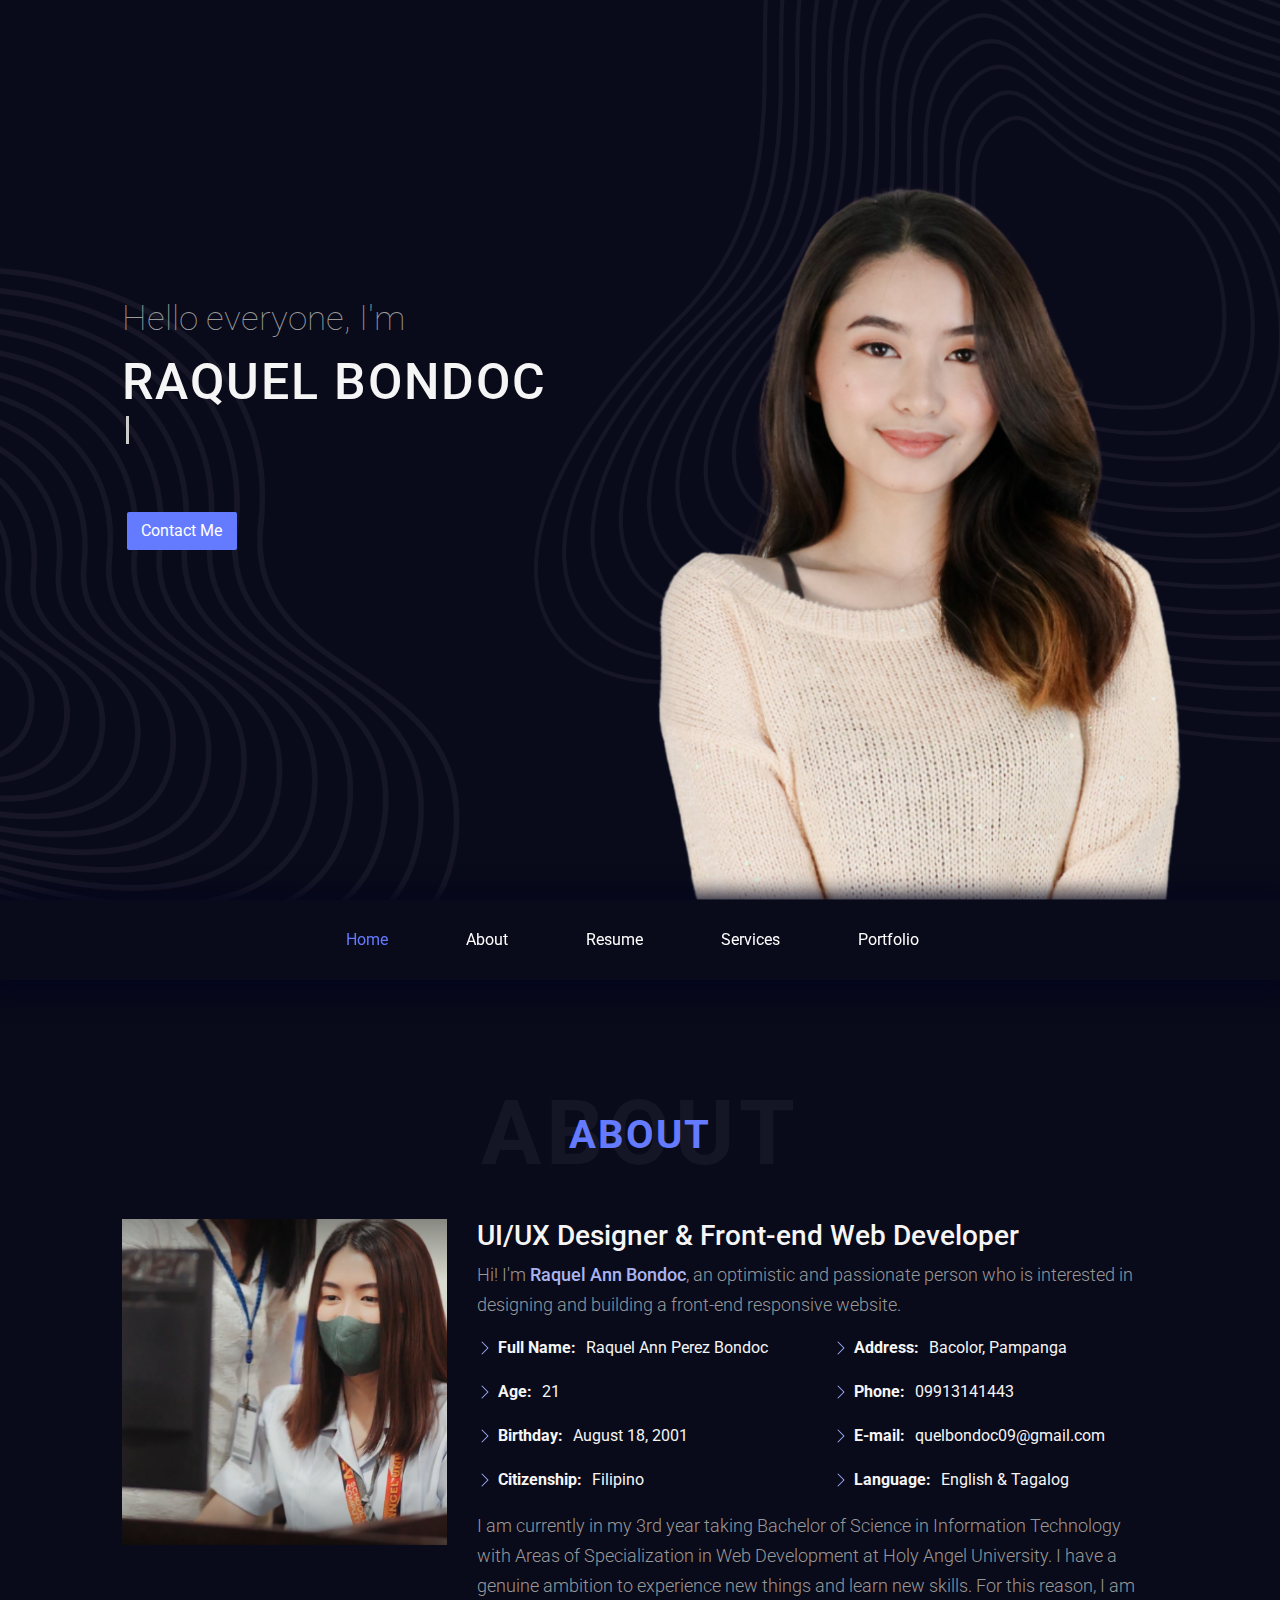
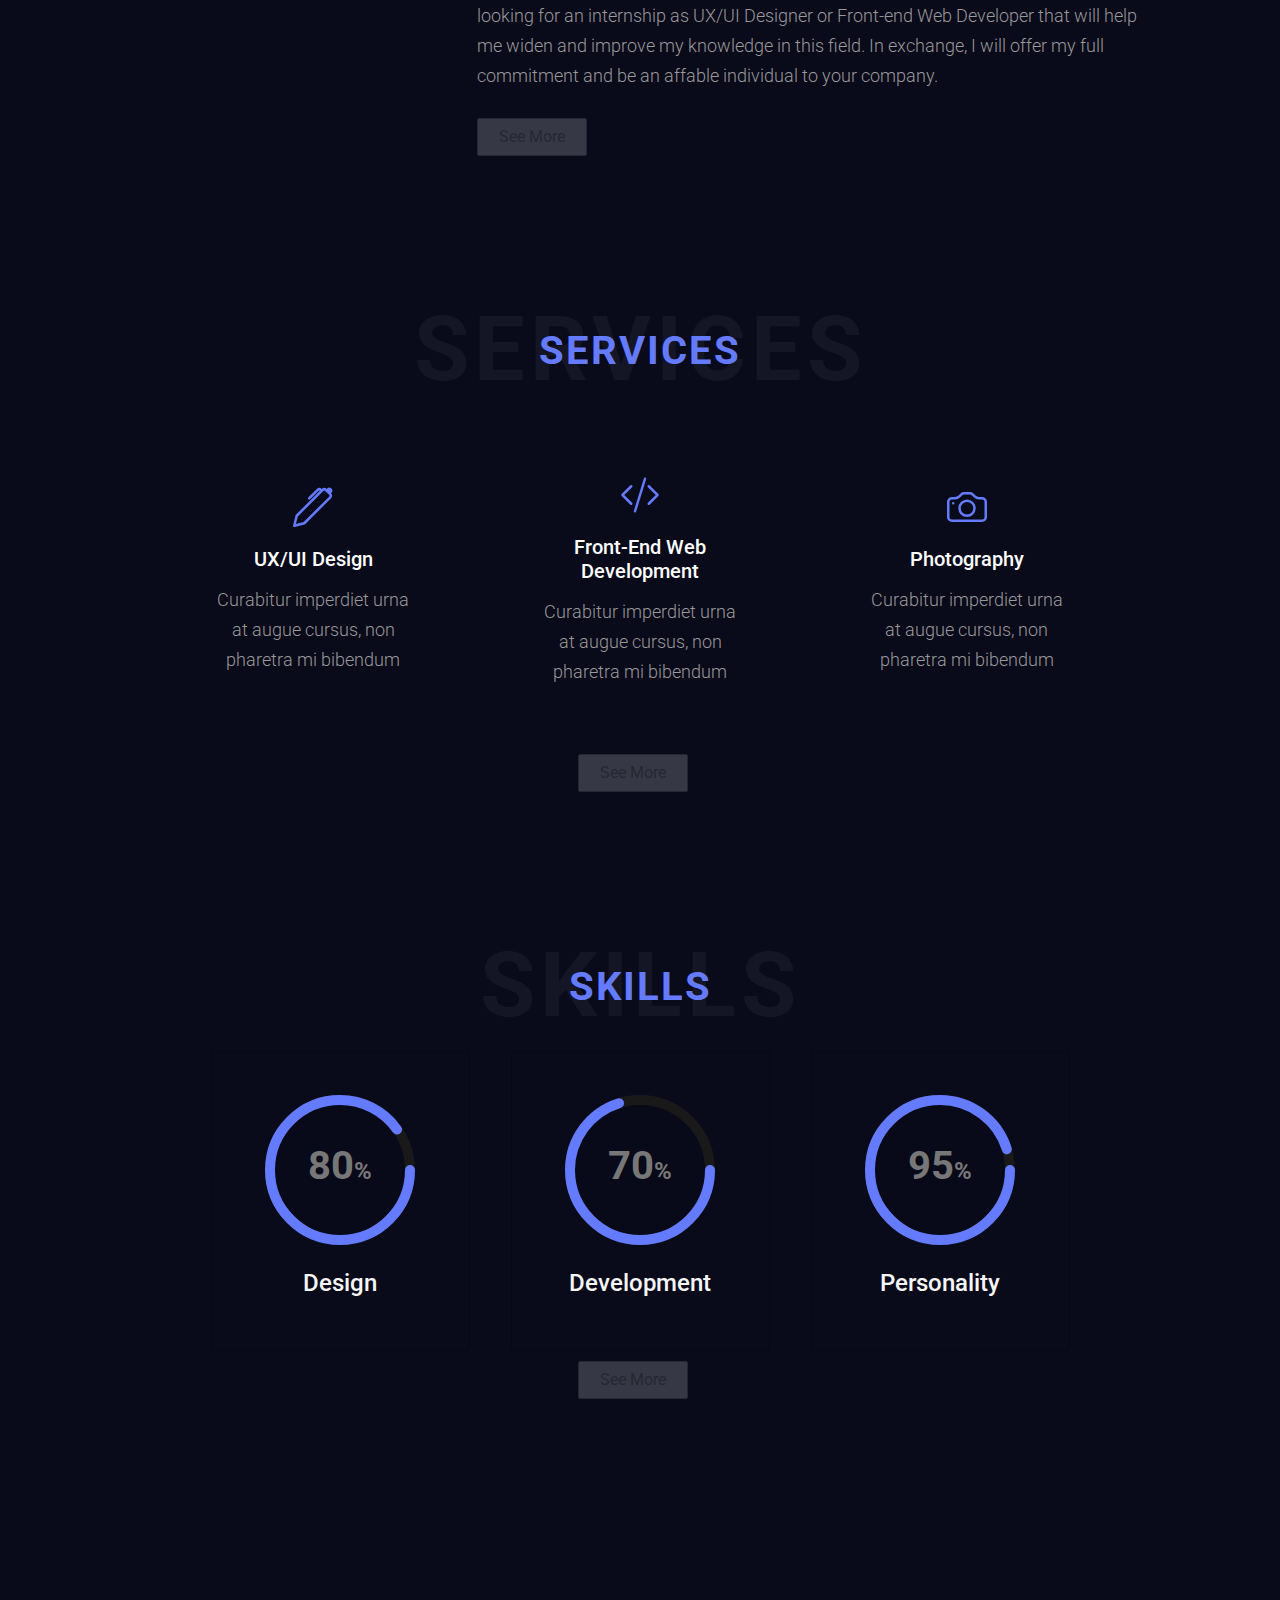
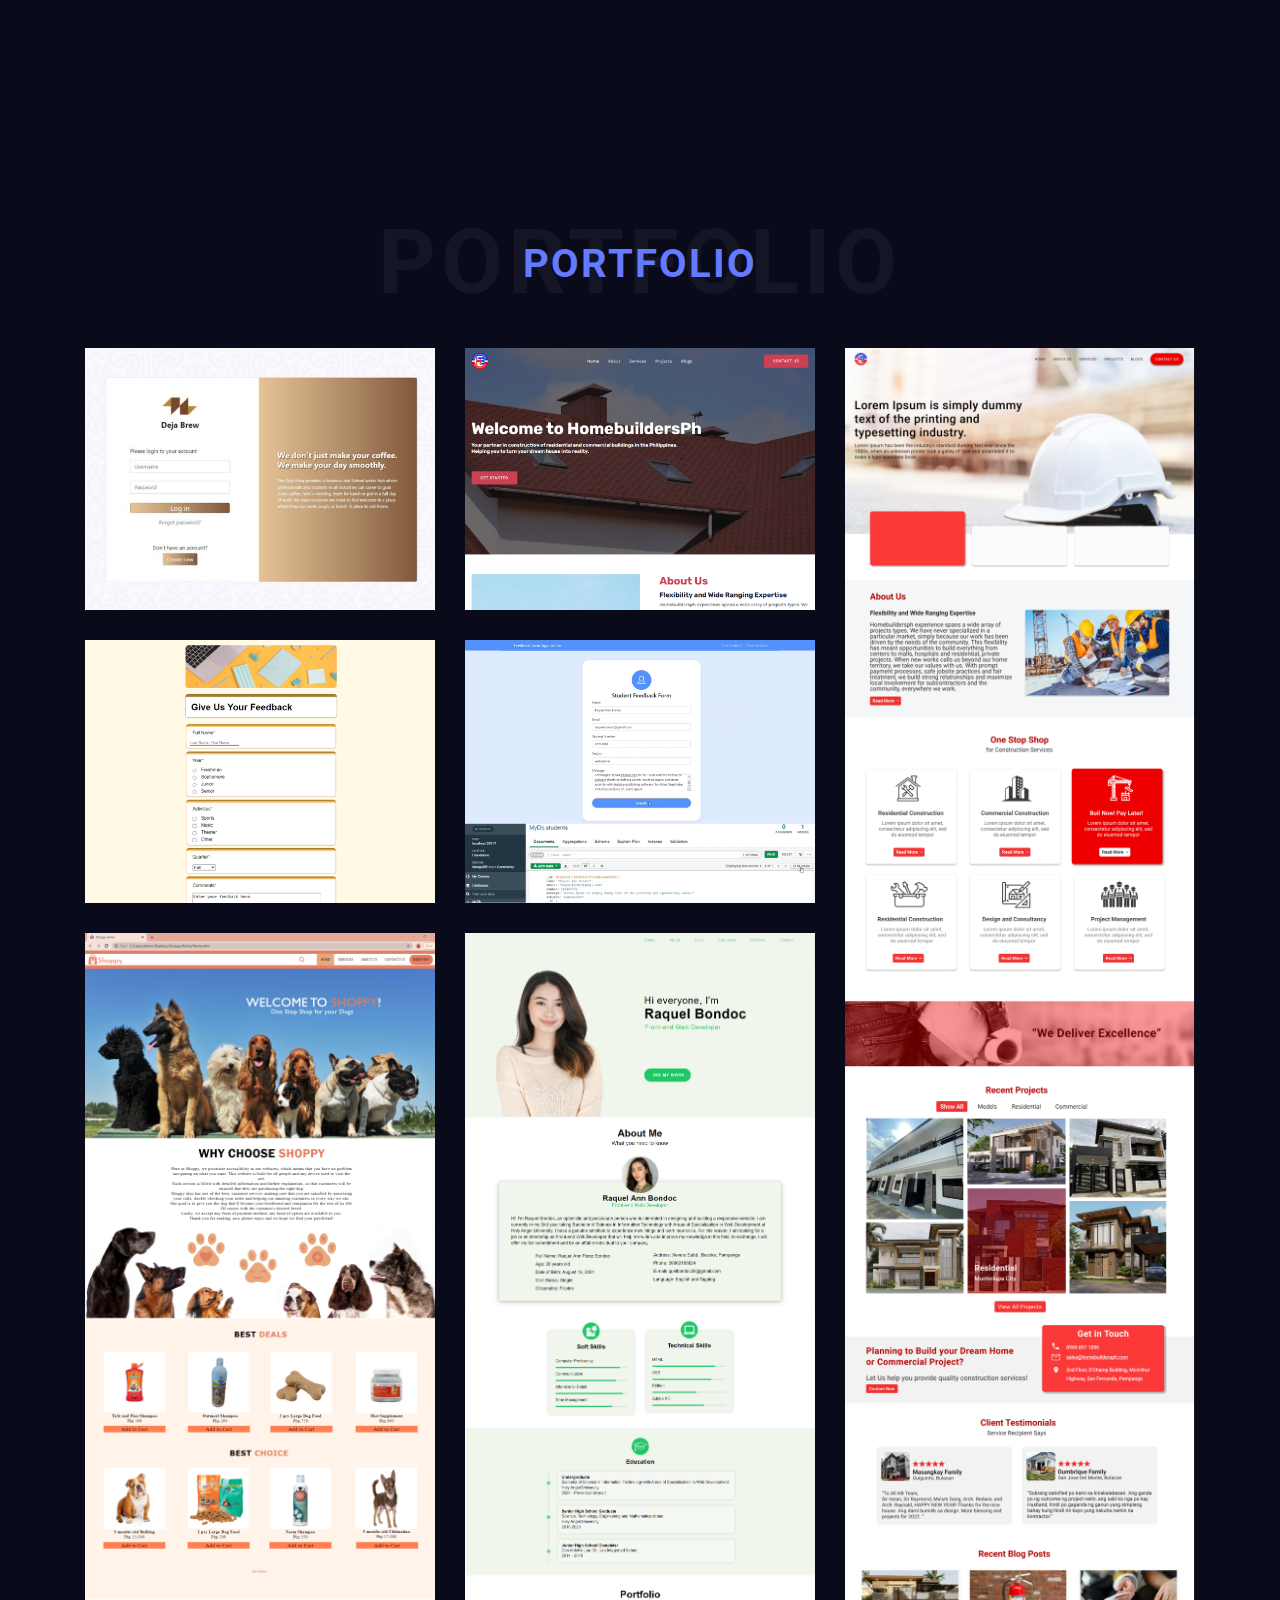
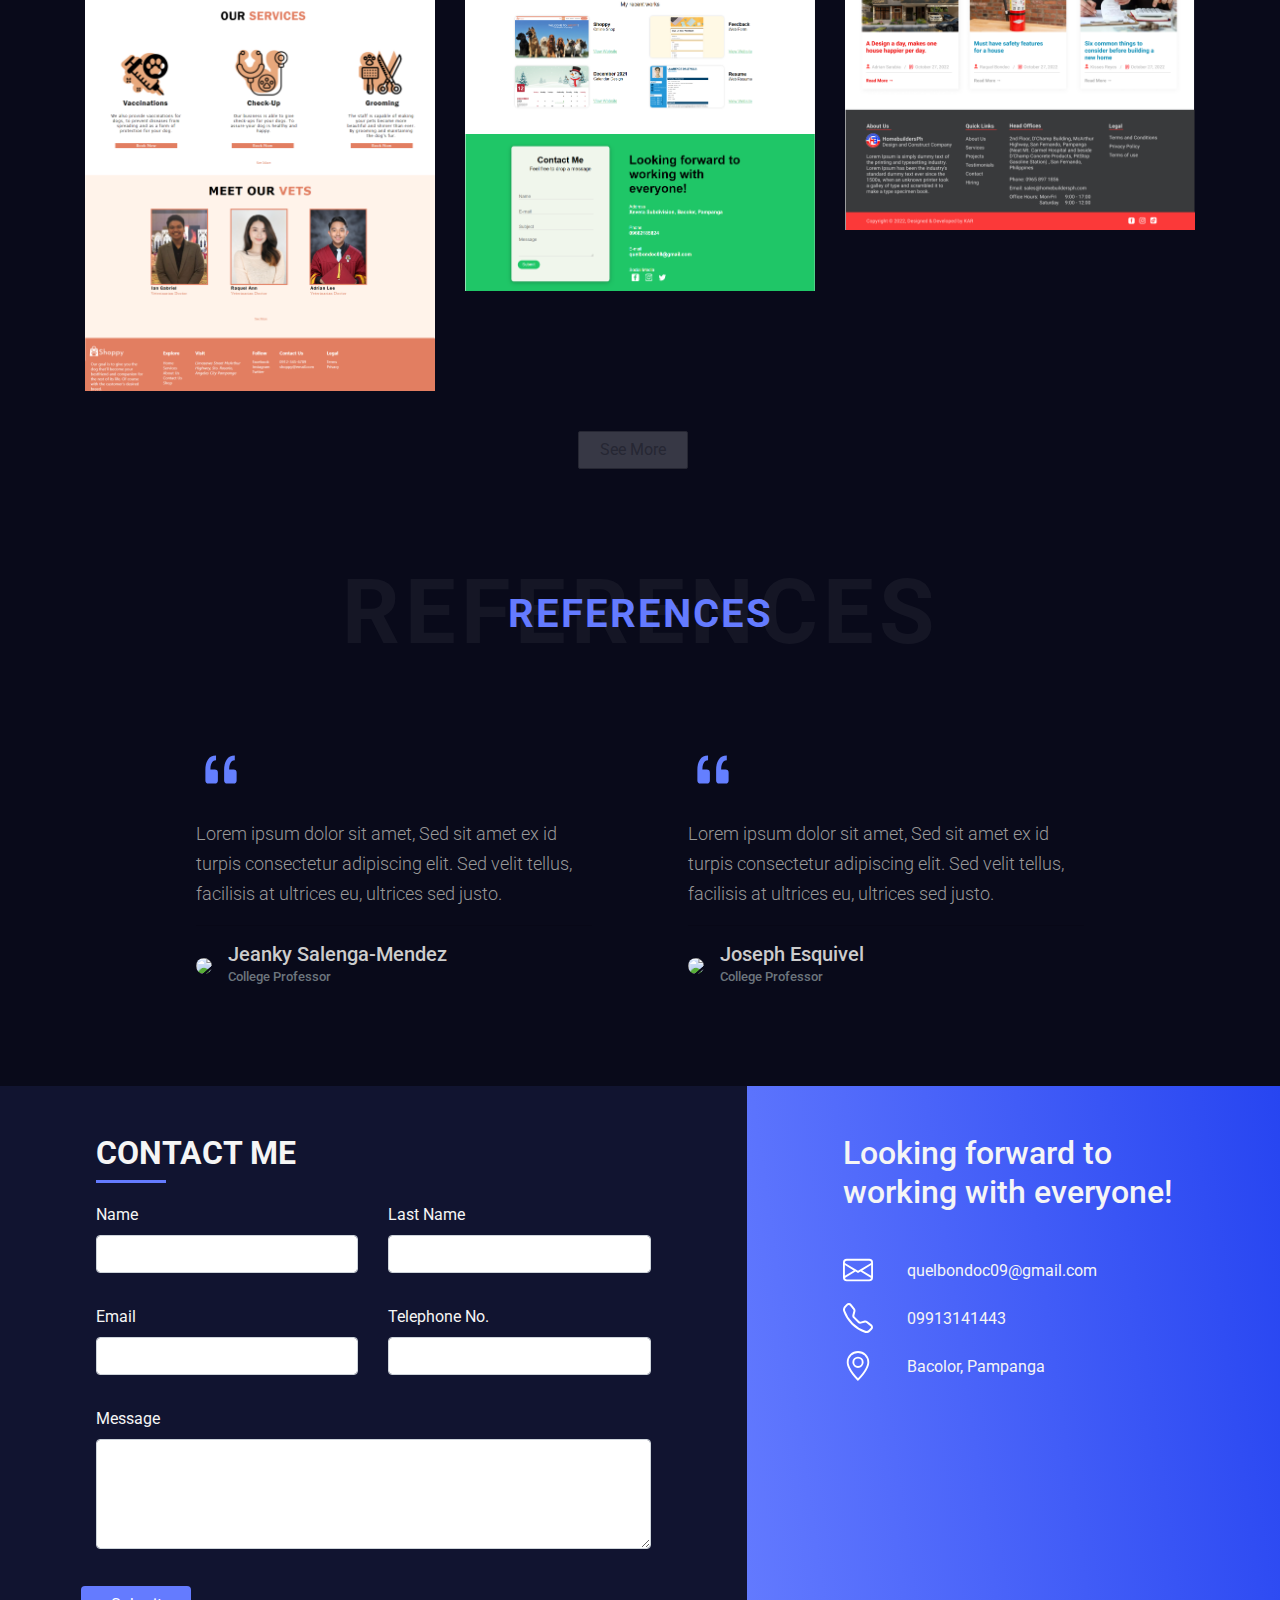
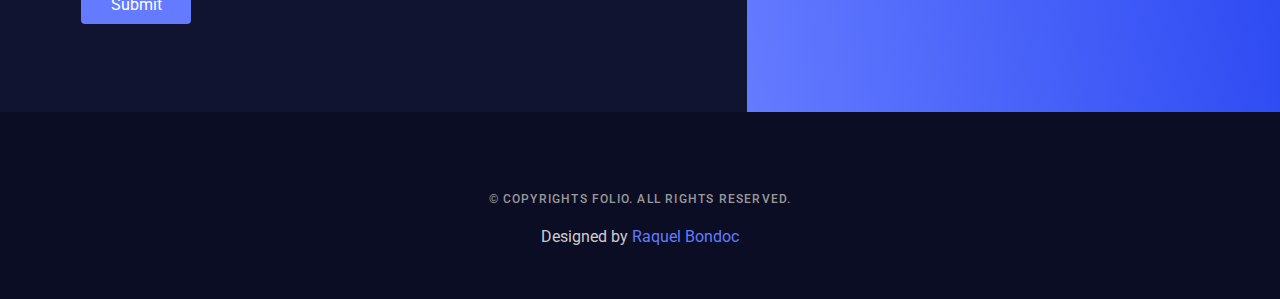
==== index.html @ 4b417801 "Add files via upload" ====
<!DOCTYPE html>
<html lang="en">

<head>
  <meta charset="utf-8">
  <meta content="width=device-width, initial-scale=1.0" name="viewport">

  <title>Raquel Bondoc</title>
  <meta content="" name="description">
  <meta content="" name="keywords">

  <!-- Icons -->
  <link href="assets/img/icon.png" rel="icon">

  <!-- Links-->
  <link href="https://fonts.googleapis.com/css?family=Poppins:300,300i,400,400i,500,500i,600,600i,700,700i|Playfair+Display:400,400i,500,500i,600,600i,700,700i,900,900i" rel="stylesheet">
  <link href="https://cdn.jsdelivr.net/npm/bootstrap@5.3.0-alpha1/dist/css/bootstrap.min.css" rel="stylesheet" integrity="sha384-GLhlTQ8iRABdZLl6O3oVMWSktQOp6b7In1Zl3/Jr59b6EGGoI1aFkw7cmDA6j6gD" crossorigin="anonymous">
  <script src="https://cdn.jsdelivr.net/npm/bootstrap@5.3.0-alpha1/dist/js/bootstrap.bundle.min.js" integrity="sha384-w76AqPfDkMBDXo30jS1Sgez6pr3x5MlQ1ZAGC+nuZB+EYdgRZgiwxhTBTkF7CXvN" crossorigin="anonymous"></script>
  <link rel="stylesheet" href="https://cdn.jsdelivr.net/npm/bootstrap@4.0.0/dist/css/bootstrap.min.css" integrity="sha384-Gn5384xqQ1aoWXA+058RXPxPg6fy4IWvTNh0E263XmFcJlSAwiGgFAW/dAiS6JXm" crossorigin="anonymous">
  <link rel="stylesheet" href="https://cdn.jsdelivr.net/npm/bootstrap-icons@1.10.2/font/bootstrap-icons.css" integrity="sha384-b6lVK+yci+bfDmaY1u0zE8YYJt0TZxLEAFyYSLHId4xoVvsrQu3INevFKo+Xir8e" crossorigin="anonymous">
  <link rel="stylesheet" type="text/css" href="//cdn.jsdelivr.net/npm/slick-carousel@1.8.1/slick/slick.css"/>

  <!-- Template Main CSS File -->
  <link href="assets/css/style.css" rel="stylesheet">

</head>

<body>

  <!-- ======= Header ======= -->
  <header id="header" class="">
    <div class="wrapper">
      <!-- Sidebar  -->
      <nav id="sidebar">
        <div class="sidebar-header">
          <a href="index.html" class="logo"><img src="assets/img/icon2.png" alt="" class="img-fluid"></a>
        </div>
  
          <div class="container">
            <ul class="nav justify-content-center">
              <li class="nav-item">
                <a class="nav-link" href="index.html" id="nav-home">Home<svg style="color: white" xmlns="http://www.w3.org/2000/svg" fill="currentColor" class="bi bi-house-door-fill" viewBox="0 0 16 16"> <path d="M6.5 14.5v-3.505c0-.245.25-.495.5-.495h2c.25 0 .5.25.5.5v3.5a.5.5 0 0 0 .5.5h4a.5.5 0 0 0 .5-.5v-7a.5.5 0 0 0-.146-.354L13 5.793V2.5a.5.5 0 0 0-.5-.5h-1a.5.5 0 0 0-.5.5v1.293L8.354 1.146a.5.5 0 0 0-.708 0l-6 6A.5.5 0 0 0 1.5 7.5v7a.5.5 0 0 0 .5.5h4a.5.5 0 0 0 .5-.5z" fill="white"></path> </svg></a>
              </li>
              <li class="nav-item">
                <a class="nav-link" href="pagenotfound.html" id="nav-about">About<svg style="color: white" xmlns="http://www.w3.org/2000/svg" fill="currentColor" class="bi bi-person-badge-fill" viewBox="0 0 16 16"> <path d="M2 2a2 2 0 0 1 2-2h8a2 2 0 0 1 2 2v12a2 2 0 0 1-2 2H4a2 2 0 0 1-2-2V2zm4.5 0a.5.5 0 0 0 0 1h3a.5.5 0 0 0 0-1h-3zM8 11a3 3 0 1 0 0-6 3 3 0 0 0 0 6zm5 2.755C12.146 12.825 10.623 12 8 12s-4.146.826-5 1.755V14a1 1 0 0 0 1 1h8a1 1 0 0 0 1-1v-.245z" fill="white"></path> </svg></a>
              </li>
              <li class="nav-item">
                <a class="nav-link" href="pagenotfound.html" id="nav-resume">Resume<svg style="color: white;" xmlns="http://www.w3.org/2000/svg" viewBox="0 0 640 512"><path d="M623.1 136.9l-282.7-101.2c-13.73-4.91-28.7-4.91-42.43 0L16.05 136.9C6.438 140.4 0 149.6 0 160s6.438 19.65 16.05 23.09L76.07 204.6c-11.89 15.8-20.26 34.16-24.55 53.95C40.05 263.4 32 274.8 32 288c0 9.953 4.814 18.49 11.94 24.36l-24.83 149C17.48 471.1 25 480 34.89 480H93.11c9.887 0 17.41-8.879 15.78-18.63l-24.83-149C91.19 306.5 96 297.1 96 288c0-10.29-5.174-19.03-12.72-24.89c4.252-17.76 12.88-33.82 24.94-47.03l190.6 68.23c13.73 4.91 28.7 4.91 42.43 0l282.7-101.2C633.6 179.6 640 170.4 640 160S633.6 140.4 623.1 136.9zM351.1 314.4C341.7 318.1 330.9 320 320 320c-10.92 0-21.69-1.867-32-5.555L142.8 262.5L128 405.3C128 446.6 213.1 480 320 480c105.1 0 192-33.4 192-74.67l-14.78-142.9L351.1 314.4z" fill="white"></path></svg></a>
              </li>
              <li class="nav-item">
                <a class="nav-link" href="pagenotfound.html" id="nav-services">Services<svg xmlns="http://www.w3.org/2000/svg" viewBox="0 0 24 24" fill="none" stroke="currentColor" stroke-width="2" stroke-linecap="round" stroke-linejoin="round" class="feather feather-monitor"><rect x="2" y="3" width="20" height="14" rx="2" ry="2"></rect><line x1="8" y1="21" x2="16" y2="21"></line><line x1="12" y1="17" x2="12" y2="21"></line></svg></a>
              </li>
              <li class="nav-item">
                <a class="nav-link" href="pagenotfound.html" id="nav-portfolio">Portfolio<svg style="color: white" xmlns="http://www.w3.org/2000/svg" fill="currentColor" class="bi bi-code-square" viewBox="0 0 16 16"> <path d="M14 1a1 1 0 0 1 1 1v12a1 1 0 0 1-1 1H2a1 1 0 0 1-1-1V2a1 1 0 0 1 1-1h12zM2 0a2 2 0 0 0-2 2v12a2 2 0 0 0 2 2h12a2 2 0 0 0 2-2V2a2 2 0 0 0-2-2H2z" fill="white"></path> <path d="M6.854 4.646a.5.5 0 0 1 0 .708L4.207 8l2.647 2.646a.5.5 0 0 1-.708.708l-3-3a.5.5 0 0 1 0-.708l3-3a.5.5 0 0 1 .708 0zm2.292 0a.5.5 0 0 0 0 .708L11.793 8l-2.647 2.646a.5.5 0 0 0 .708.708l3-3a.5.5 0 0 0 0-.708l-3-3a.5.5 0 0 0-.708 0z" fill="white"></path> </svg></a>
              </li>
            </ul>
  
            <div class="downloadCV">
              <div class=""><a href="RaquelBondoc.zip" download><svg style="color: white;" xmlns="http://www.w3.org/2000/svg" fill="currentColor" class="bi bi-cloud-arrow-down-fill" viewBox="0 0 16 16"> <path d="M8 2a5.53 5.53 0 0 0-3.594 1.342c-.766.66-1.321 1.52-1.464 2.383C1.266 6.095 0 7.555 0 9.318 0 11.366 1.708 13 3.781 13h8.906C14.502 13 16 11.57 16 9.773c0-1.636-1.242-2.969-2.834-3.194C12.923 3.999 10.69 2 8 2zm2.354 6.854-2 2a.5.5 0 0 1-.708 0l-2-2a.5.5 0 1 1 .708-.708L7.5 9.293V5.5a.5.5 0 0 1 1 0v3.793l1.146-1.147a.5.5 0 0 1 .708.708z" fill="white"></path> </svg></a></div>
            </div>
          </div>
      </nav>
    </div>
  </header><!-- End Header -->

  <!-- ======= Hero Section ======= -->
  <div class="home" id="home">
    <div id="herocontent">
      <div class="container col-10" id="hero">
        <div class="hero-content">
          
          <h3>Hello everyone, I'm</h3>
          <h1 class="my-1">Raquel <span>Bondoc</span></h1>
          <h4> <span class="typed-text"></span><span class="cursor">&nbsp;</span></h4>

          <div class="col-md-2">
            <a href="#contact"><button type="button" class="btn">Contact Me</button></a>
          </div>

          <div class="text-center">
            <a href="#about" class="btn-get-started scrollto"><i class="bi bi-chevron-double-down"></i></a>
          </div>
        </div>
      </div>
    </div>
  </div><!-- End Hero -->


  <main id="main">

    <!-- ======= Horizontal Navbar ======= -->
    <section id="horiNavbar" class="sticky-top">
      <nav class="navbar navbar-expand-lg navbar-dark" style="background-color: #090A1A;">
        <div class="container col-12">
          
          <button class="navbar-toggler" type="button" data-bs-toggle="collapse" data-bs-target="#main_nav"  aria-expanded="false" aria-label="Toggle navigation" >
            <span class="navbar-toggler-icon"></i></span>
          </button>
          
          <div class="collapse navbar-collapse" id="main_nav">
            <ul class="container navbar-nav me-auto justify-content-center">
              <li class="nav-item active mx-4">
                <a class="nav-link" href="index.html">Home</a>
              </li>
              <li class="nav-item mx-4">
                <a class="nav-link" href="pagenotfound.html">About</a>
              </li>
              <li class="nav-item mx-4">
                <a class="nav-link" href="pagenotfound.html">Resume</a>
              </li>
              <li class="nav-item mx-4">
                <a class="nav-link" href="pagenotfound.html">Services</a>
              </li>
              <li class="nav-item mx-4">
                <a class="nav-link" href="pagenotfound.html">Portfolio</a>
              </li>
            </ul>
          </div>
        </div>
      </nav>
    </section>

    <!-- ======= About Section ======= -->
    <section class="about" id="about">
      <div class="container col-10">
        <div class="section-title text-center">
          <h2>ABOUT</h2>
          <h1>ABOUT</h1>
        </div>
  
        <div class="row">
          <div class="col-lg-4" data-aos="fade-right">
            <img src="assets/img/about-pic.png" class="img-fluid" alt="">
          </div>
          <div class="col-lg-8 pt-4 pt-lg-0 content" data-aos="fade-left">
            <h3>UI/UX Designer &amp; Front-end Web Developer</h3>
            <p class="fst-italic">
              Hi! I'm <span>Raquel Ann Bondoc</span>, an optimistic and passionate person who is interested in designing and building a front-end responsive website.
            </p>
            <div class="row">
              <div class="col-lg-6">
                <ul>
                  <li><svg xmlns="http://www.w3.org/2000/svg" width="16" height="16" fill="currentColor" class="bi bi-chevron-right" viewBox="0 0 16 16" >
                    <path fill-rule="evenodd" d="M4.646 1.646a.5.5 0 0 1 .708 0l6 6a.5.5 0 0 1 0 .708l-6 6a.5.5 0 0 1-.708-.708L10.293 8 4.646 2.354a.5.5 0 0 1 0-.708z"/>
                  </svg><strong>Full Name:</strong> <span>Raquel Ann Perez Bondoc</span></li>
                  <li><svg xmlns="http://www.w3.org/2000/svg" width="16" height="16" fill="currentColor" class="bi bi-chevron-right" viewBox="0 0 16 16" >
                    <path fill-rule="evenodd" d="M4.646 1.646a.5.5 0 0 1 .708 0l6 6a.5.5 0 0 1 0 .708l-6 6a.5.5 0 0 1-.708-.708L10.293 8 4.646 2.354a.5.5 0 0 1 0-.708z"/>
                  </svg><strong>Age:</strong> <span>21</span></li>
                  <li><svg xmlns="http://www.w3.org/2000/svg" width="16" height="16" fill="currentColor" class="bi bi-chevron-right" viewBox="0 0 16 16" >
                    <path fill-rule="evenodd" d="M4.646 1.646a.5.5 0 0 1 .708 0l6 6a.5.5 0 0 1 0 .708l-6 6a.5.5 0 0 1-.708-.708L10.293 8 4.646 2.354a.5.5 0 0 1 0-.708z"/>
                  </svg><strong>Birthday:</strong> <span>August 18, 2001</span></li>
                  <li><svg xmlns="http://www.w3.org/2000/svg" width="16" height="16" fill="currentColor" class="bi bi-chevron-right" viewBox="0 0 16 16" >
                    <path fill-rule="evenodd" d="M4.646 1.646a.5.5 0 0 1 .708 0l6 6a.5.5 0 0 1 0 .708l-6 6a.5.5 0 0 1-.708-.708L10.293 8 4.646 2.354a.5.5 0 0 1 0-.708z"/>
                  </svg><strong>Citizenship:</strong> <span>Filipino</span></li>
                </ul>
              </div>
              <div class="col-lg-6">
                <ul>
                  <li><svg xmlns="http://www.w3.org/2000/svg" width="16" height="16" fill="currentColor" class="bi bi-chevron-right" viewBox="0 0 16 16" >
                    <path fill-rule="evenodd" d="M4.646 1.646a.5.5 0 0 1 .708 0l6 6a.5.5 0 0 1 0 .708l-6 6a.5.5 0 0 1-.708-.708L10.293 8 4.646 2.354a.5.5 0 0 1 0-.708z"/>
                  </svg><strong>Address:</strong> <span>Bacolor, Pampanga</span></li>
                  <li><svg xmlns="http://www.w3.org/2000/svg" width="16" height="16" fill="currentColor" class="bi bi-chevron-right" viewBox="0 0 16 16" >
                    <path fill-rule="evenodd" d="M4.646 1.646a.5.5 0 0 1 .708 0l6 6a.5.5 0 0 1 0 .708l-6 6a.5.5 0 0 1-.708-.708L10.293 8 4.646 2.354a.5.5 0 0 1 0-.708z"/>
                  </svg><strong>Phone:</strong> <span>09913141443</span></li>
                  <li><svg xmlns="http://www.w3.org/2000/svg" width="16" height="16" fill="currentColor" class="bi bi-chevron-right" viewBox="0 0 16 16" >
                    <path fill-rule="evenodd" d="M4.646 1.646a.5.5 0 0 1 .708 0l6 6a.5.5 0 0 1 0 .708l-6 6a.5.5 0 0 1-.708-.708L10.293 8 4.646 2.354a.5.5 0 0 1 0-.708z"/>
                  </svg> <strong>E-mail:</strong> <span>quelbondoc09@gmail.com</span></li>
                  <li><svg xmlns="http://www.w3.org/2000/svg" width="16" height="16" fill="currentColor" class="bi bi-chevron-right" viewBox="0 0 16 16" >
                    <path fill-rule="evenodd" d="M4.646 1.646a.5.5 0 0 1 .708 0l6 6a.5.5 0 0 1 0 .708l-6 6a.5.5 0 0 1-.708-.708L10.293 8 4.646 2.354a.5.5 0 0 1 0-.708z"/>
                  </svg><strong>Language:</strong> <span>English &amp; Tagalog</span></li>
                </ul>
              </div>
            </div>
            <p>
              I am currently in my 3rd year taking Bachelor of Science in Information Technology with Areas of Specialization in Web Development at Holy Angel University. I have a genuine ambition to experience new things and learn new skills. For this reason, I am looking for an internship as UX/UI Designer or Front-end Web Developer that will help me widen and
              improve my knowledge in this field. In exchange, I will offer my full commitment and be an affable individual to your company.
            </p>
  
            <div class="seeMore col-md-2">
              <a href="pagenotfound.html"><button type="button" class="btn">See More</button></a>
            </div>
          </div>
        </div>
  
      </div>
    </section><!-- End About Section -->

    <!-- ======= Services Section ======= -->
    <section class="services">
      <div class="container col-10">
        <div class="section-title text-center">
          <h2>SERVICES</h2>
          <h1>SERVICES</h1>
        </div>
        
        <div class="row justify-content-center">
          <div class="box-item col-3">
            <div class="box-info info-box__shadow">
              <div class="servIcon">
                <img src="assets/icons/pen-custom.svg" alt="design icon">
              </div>
              <h5>UX/UI Design</h5>
              <p>Curabitur imperdiet urna at augue cursus, non pharetra mi bibendum</p>
            </div>
          </div>
    
          <div class="box-item col-3">
            <div class="box-info info-box__shadow">
              <div class="servIcon">
                <img src="assets/icons/code-slash-custom.svg" alt="development design">
              </div>
              <h5>Front-End Web Development</h5>
              <p>Curabitur imperdiet urna at augue cursus, non pharetra mi bibendum</p>
            </div>
          </div>
    
          <div class="box-item col-3">
            <div class="box-info info-box__shadow">
              <div class="servIcon">
                <img src="assets/icons/camera-custom.svg" alt="development design">
              </div>
              <h5>Photography</h5>
              <p>Curabitur imperdiet urna at augue cursus, non pharetra mi bibendum</p>
            </div>
          </div>
          <div class="seeMore d-flex justify-content-center">
            <a href="pagenotfound.html"><button type="button" class="btn">See More</button></a>
          </div>
        </div>
      </div>
    </section><!-- End Services Section -->
    

    <!-- ======= Skills Section ======= -->
    <section class="skills">
      <div class="container col-10 ">
        <div class="section-title text-center">
          <h2>SKILLS</h2>
          <h1>SKILLS</h1>
        </div>
  
        <div class="d-flex justify-content-center"> 
          <div class="row">
            <div class="card">
              <div class="box">
                <div class="percent">
                  <svg>
                    <circle cx="70" cy="70" r="70"></circle>
                    <circle cx="70" cy="70" r="70"></circle>
                  </svg>
                  <div class="number">
                    <h2>80<span>%</span></h2>
                  </div>
                </div>
                <br>
                <h4 class="text">Design</h4>
              </div>
            </div>
            <div class="card">
              <div class="box">
                <div class="percent">
                  <svg>
                    <circle cx="70" cy="70" r="70"></circle>
                    <circle cx="70" cy="70" r="70"></circle>
                  </svg>
                  <div class="number">
                    <h2>70<span>%</span></h2>
                  </div>
                </div>
                <br>
                <h4 class="text">Development</h4>
              </div>
            </div>
            <div class="card">
              <div class="box">
                <div class="percent">
                  <svg>
                    <circle cx="70" cy="70" r="70"></circle>
                    <circle cx="70" cy="70" r="70"></circle>
                  </svg>
                  <div class="number">
                    <h2>95<span>%</span></h2>
                  </div>
                </div>
                <br>
                <h4 class="text">Personality</h4>
              </div>
            </div>
          </div>
        </div>
        <div class="seeMore d-flex justify-content-center">
          <a href="pagenotfound.html"><button type="button" class="btn">See More</button></a>
        </div>
      </div>
    </section><!-- End Skills Section -->

    <!-- ======= Parallax Scroll ======= -->
    <section class="parallax">
      <div id="section1" data-speed="8" data-type="background">
      </div>
    </section>

    <!-- ======= Portfolio Section ======= -->
    <section id="portfolio">
      <div class="container col-10">
        <div class="section-title text-center">
          <h2>PORTFOLIO</h2>
          <h1>PORTFOLIO</h1>
        </div>
      </div>
    
      <div class="container">
        <div class="row portfolio-container">
          <div class="col-lg-8 col-md-6">
  
            <div class="row">
              <div class="col-lg-6 portfolio-item filter-web">
                <img src="assets/img/portfolio/phpmysql.png" class="img-fluid" alt="phpmysql">
                <div class="portfolio-info">
                  <h4>Deja Brew Coffee Shop</h4>
                  <p>HTML / CSS / PHP: MySQL Database </p>
                  <a href="pagenotfound.html" class="details-link" title="More Details"><img src="assets/icons/link-45deg-custom.svg" alt=""></a>
                </div>
              </div>
    
              <div class="col-lg-6 portfolio-item filter-web">
                <img src="assets/img/portfolio/wordpress.png" class="img-fluid" alt="wordpress">
                <div class="portfolio-info">
                  <h4>Homebuildersphil Website</h4>
                  <p>Wordpress</p>
                  <a href="https://homebuildersphil.site/" target="_blank" class="details-link" title="More Details"><img src="assets/icons/link-45deg-custom.svg" alt=""></a>
                </div>
              </div>
            </div>
    
            <div class="row">
              <div class="col-lg-6 portfolio-item filter-web">
                <img src="assets/img/portfolio/html-css.png" class="img-fluid" alt="html-css">
                <div class="portfolio-info">
                  <h4>Feedback Form</h4>
                  <p>HTML / CSS</p>
                  <a href="pagenotfound.html" class="details-link" title="More Details"><img src="assets/icons/link-45deg-custom.svg" alt=""></a>
                </div>
              </div>
              <div class="col-lg-6 portfolio-item filter-web">
                <img src="assets/img/portfolio/mongodb.png" class="img-fluid" alt="mongoDB">
                <div class="portfolio-info">
                  <h4>Feedback Form</h4>
                  <p>HTML / CSS /MongoDB Database</p>
                  <a href="pagenotfound.html" class="details-link" title="More Details"><img src="assets/icons/link-45deg-custom.svg" alt=""></a>
                </div>
              </div>
            </div>
    
            <div class="row">
              <div class="col-lg-6 portfolio-item filter-photo">
                <img src="assets/img/portfolio/shoppy-design.png" class="img-fluid" alt="Design">
                <div class="portfolio-info">
                  <h4>Shoppy Online Shop</h4>
                  <p>Figma - HTML / CSS</p>
                  <a href="pagenotfound.html" class="details-link" title="More Details"><img src="assets/icons/link-45deg-custom.svg" alt=""></a>
                </div>
              </div>
              <div class="col-lg-6 portfolio-item filter-photo">
                <img src="assets/img/portfolio/cv-green-design.png" class="img-fluid" alt="design">
                <div class="portfolio-info" style="margin-top: -80px; margin-left: -50px; position: relative;">
                  <h4>Simple Webpage CV</h4>
                  <p>Figma / AngularJS</p>
                  <a href="pagenotfound.html" class="details-link" title="More Details"><img src="assets/icons/link-45deg-custom.svg" alt=""></a>
                </div>
              </div>
            </div>
            
          </div>
    
          <div class="col-lg-4 col-md-6 portfolio-item filter-design">
            <img src="assets/img/portfolio/HB-design.png" class="img-fluid" alt="design">
            <div class="portfolio-info" style="margin-top: -80px; margin-left: -50px; position: relative;">
              <h4>Homebuildersphil Web Design</h4>
              <p>Figma</p>
              <a href="pagenotfound.html" class="details-link" title="More Details"><img src="assets/icons/link-45deg-custom.svg" alt=""></a>
            </div>
          </div>
        </div>
        <div class="seeMore d-flex justify-content-center">
          <a href="pagenotfound.html"><button type="button" class="btn">See More</button></a>
        </div>
      </div>
    </section><!-- End Portfolio Section -->

    <!-- ======= References Section ======= -->
    <section class="references">
      <div class="container col-10">
        <div class="section-title text-center" style="margin-top: -100px;">
          <h2>REFERENCES</h2>
          <h1>REFERENCES</h1>
        </div>
  
        <div class="row d-flex justify-content-center">
          <div class="col-5 p-4 m-4 border-radius-new" id="quote">
            <img src="assets/icons/quote-custom.svg" class="pb-4">
            <p>Lorem ipsum dolor sit amet, Sed sit amet ex id turpis consectetur adipiscing elit. Sed velit tellus, facilisis at ultrices eu, ultrices sed justo. </p>
            <hr>
    
            <div class="d-flex align-items-center">
              <div class="author-img mr-3">
                <img src="https://picsum.photos/200">
              </div>
              <div>
                <h5 class="m-0">Jeanky Salenga-Mendez</h5>
                <p class="m-0 small font-medium text-muted">College Professor</p>
              </div>
            </div>
          </div>
          
          <div class="col-5 p-4 m-4 border-radius-new" id="quote">
            <img src="assets/icons/quote-custom.svg" class="pb-4">
            <p>Lorem ipsum dolor sit amet, Sed sit amet ex id turpis consectetur adipiscing elit. Sed velit tellus, facilisis at ultrices eu, ultrices sed justo. </p>
            <hr>
            <div class="d-flex align-items-center">
              <div class="author-img mr-3">
                <img src="https://picsum.photos/200/200">
              </div>
              <div>
                <h5 class="m-0">Joseph Esquivel</h5>
                <p class="m-0 small font-medium text-muted">College Professor</p>
              </div>
            </div>
          </div>
        </div>
      </div>
    </section>


    <!-- ======= Contact Section ======= -->
    <section class="contact" id="contact" data-bs-spy="scroll" data-bs-target="#home" data-bs-smooth-scroll="true">
      <div class="container col-12">
        <div class="row">
          <div class="col-lg-5 contact-info__wrapper gradient-brand-color p-5 order-lg-2">
            <h2 class="mb-5 mx-5">
              Looking forward to working with everyone!
            </h2>
            
            <ul class="contact-info__list list-style--none position-relative mx-5">
              <li class="mb-4 pl-4">
                <span class="position-absolute"><img src="assets/icons/envelope-white.svg" alt="envelope"></span>
                quelbondoc09@gmail.com
              </li>
              <li class="mb-4 pl-4">
                <span class="position-absolute"><img src="assets/icons/telephone-white.svg" alt="Telephone"></span>
                09913141443
              </li>
              <li class="mb-4 pl-4">
                <span class="position-absolute"><img src="assets/icons/geo-alt-white.svg" alt="geo-alt"></i></span>
                Bacolor, Pampanga
    
                <div class="social mt-3">
                  <ul class="navbar-nav d-flex flex-row">
                    <li class="nav-item me-3 me-lg-0">
                      <a class="nav-link" href="https://www.facebook.com/profile.php?id=100009305108572" target="_blank">
                        <i class="bi bi-facebook"></i>
                      </a>
                    </li>
                    <li class="nav-item me-3 me-lg-0">
                      <a class="nav-link mx-3" href="https://www.instagram.com/quellybabe/" target="_blank">
                        <i class="bi bi-instagram"></i>
                      </a>
                    </li>
                    <li class="nav-item me-3 me-lg-0">
                      <a class="nav-link" href="https://twitter.com/rockybndc"target="_blank">
                        <i class="bi bi-twitter"></i>
                      </a>
                    </li>
                  </ul>
                </div>
              </li>
            </ul>
          </div>
          <div class="col-lg-7 p-5 order-lg-1">
            <div class="section-title-contact mx-5">
              <h2>Contact Me</h2>
            </div>
            <form action="#" class="contact-form mx-5">
              <div class="row">
                <div class="col-sm-6 mb-3">
                  <div class="form-group">
                    <label class="required-field" for="firstName">Name</label>
                    <input type="text" class="form-control" id="firstName" name="firstName"/>
                  </div>
                </div>
                <div class="col-sm-6 mb-3">
                  <div class="form-group">
                    <label for="lastName">Last Name</label>
                    <input type="text" class="form-control" id="lastName" name="lastName"/>
                  </div>
                </div>
                <div class="col-sm-6 mb-3">
                  <div class="form-group">
                    <label class="required-field" for="email">Email</label>
                    <input type="text" class="form-control" id="email" name="email"/>
                  </div>
                </div>
                <div class="col-sm-6 mb-3">
                  <div class="form-group">
                    <label for="phone">Telephone No.</label>
                    <input type="tel" class="form-control" id="phone" name="phone"/>
                  </div>
                </div>
                <div class="col-sm-12 mb-3">
                  <div class="form-group">
                    <label class="required-field" for="message">Message</label>
                    <textarea class="form-control" id="message" name="message" rows="4"></textarea>
                  </div>
                </div>
    
                <div class="submitBtn">
                  <button type="submit" name="submit" class="btn">Submit</button>
                </div>
              </div>
            </form>
          </div>
      </div>
    </section><!-- End Contact Section -->

  </main><!-- End #main -->

  <!-- ======= Footer ======= -->
  <section class="footer" id="footer">
    <div class="container col-10">
      <div class="socials-media text-center">

        <ul class="list-unstyled">
          <li><a href="https://www.facebook.com/profile.php?id=100009305108572" target="_blank"><i class="bi bi-facebook"></i></a></li>
          <li><a href="https://www.instagram.com/quellybabe/" target="_blank"><i class="bi bi-twitter"></i></a></li>
          <li><a href="https://twitter.com/rockybndc"target="_blank"><i class="bi bi-instagram"></i></a></li>
        </ul>

      </div>

      <p>&copy; Copyrights Folio. All rights reserved.</p>

      <div class="credits text-center">
        Designed by <span>Raquel Bondoc</span>
      </div>

    </div>
  </section><!-- End Footer -->


  <!-- JS Files -->
  <script src="https://code.jquery.com/jquery-3.2.1.slim.min.js" integrity="sha384-KJ3o2DKtIkvYIK3UENzmM7KCkRr/rE9/Qpg6aAZGJwFDMVNA/GpGFF93hXpG5KkN" crossorigin="anonymous"></script>
    <script src="https://cdn.jsdelivr.net/npm/popper.js@1.12.9/dist/umd/popper.min.js" integrity="sha384-ApNbgh9B+Y1QKtv3Rn7W3mgPxhU9K/ScQsAP7hUibX39j7fakFPskvXusvfa0b4Q" crossorigin="anonymous"></script>
    <script src="https://cdn.jsdelivr.net/npm/bootstrap@4.0.0/dist/js/bootstrap.min.js" integrity="sha384-JZR6Spejh4U02d8jOt6vLEHfe/JQGiRRSQQxSfFWpi1MquVdAyjUar5+76PVCmYl" crossorigin="anonymous"></script>

  <!-- Template Main JS File -->
  <script src="assets/js/main.js"></script>

</body>

</html>
---- assets/css/style.css ----
@import "https://fonts.googleapis.com/css?family=Roboto:300,400,500,600,700";
body {
    font-family: 'Roboto', sans-serif;
    color: whitesmoke;
    background-color: #090A1A;
    
}
p {
    font-family: 'Roboto', sans-serif;
    font-size: 1.1em;
    font-weight: 300;
    line-height: 1.7em;
    color: #999;
}

.section-title h2{
  margin-top: 100px;
  font-size: 90px;
  font-weight: bold;
  letter-spacing: 5px;
  opacity: 0.5;
  color: #222331;
}

.section-title h1{
  margin-top: -85px;
  position: relative;
  margin-bottom: 60px;
  color: #647BFF;
  letter-spacing: 2px;
  font-weight: bold;
}
.seeMore{
  padding-bottom: 40px;
}
.seeMore a button{
  opacity: 20%;
  border: 1px solid #999;
  color: #999;
  border-radius: 2px;
  width: 110px;
  margin-left: -15px;
  margin-top: 10px;
  
}

.seeMore a button:hover{
  opacity: 100%;
  color: whitesmoke;
  background-color: #647BFF;
}


/* ---------------------------------------------------
    SIDEBAR STYLE
----------------------------------------------------- */

.wrapper {
    display: flex;
    width: 100%;
    align-items: stretch;
    position: absolute;
}

#sidebar {
    min-width: 80px;
    max-width: 80px;
    background: #04061D;
    color: #fff;
    transition: all 0.3s;
    height: fit-content;
    position: fixed;
    z-index: 1001;
    min-height: 100vh;
}
#sidebar .sidebar-header {
  width: 80px;
}
#sidebar .sidebar-header hr{
  margin-top: auto;
}

#sidebar .nav .nav-item a {
  position: absolute;
  left: -75px;
  transition: 0.3s;
  padding: 14px;
  width: 150px;
  text-decoration: none;
  font-size: 16px;
  color: white;
  border-radius: 0 5px 5px 0;
}


#sidebar .nav a svg{
  height: 30px;
  top: 8px;
  right: 18px;
  position: absolute;
}

#sidebar .nav .nav-item #nav-home{
  top: 90px;
}
#sidebar .nav .nav-item #nav-home:hover{
  left: 0;
  background-color: #647BFF;
}

#sidebar .nav .nav-item #nav-about{
  top: 150px;
  background-color: #04061D;
}

#sidebar .nav .nav-item #nav-about:hover{
  left: 0;
  background-color: #647BFF;
}

#sidebar .nav .nav-item #nav-resume{
  top: 210px;
  background-color: #04061D;
}
#sidebar .nav .nav-item #nav-resume:hover{
  left: 0;
  background-color: #647BFF;
}

#sidebar .nav .nav-item #nav-services{
  top: 270px;
  background-color: #04061D;
}
#sidebar .nav .nav-item #nav-services:hover{
  left: 0;
  background-color: #647BFF;
}

#sidebar .nav .nav-item #nav-portfolio{
  top: 330px;
  background-color: #04061D;
}
#sidebar .nav .nav-item #nav-portfolio:hover{
  left: 0;
  background-color: #647BFF;
}

#sidebar .downloadCV{
  background-color: #647BFF;
  min-width: 80px;
  max-width: 80px;
  height: 80px;
  position: absolute;
  bottom: 0px;
  left: 0px;
}

#sidebar .downloadCV svg{
  height: 30px;
  position: absolute;
  bottom: 25px;
  left: 25px;

}

/* ---------------------------------------------------
    MEDIAQUERIES
----------------------------------------------------- */

@media (max-width: 1400px) {
    #sidebar {
        margin-left: -80px;
    }
    #sidebar.active {
        margin-left: 0;
    }
    #sidebarCollapse span {
        display: none;
    }
}

@media (min-width: 1400px) {
  #horiNavbar{
    display: none;
  }
  #footer{
    display: none;
  }
  main{
    margin-left: 80px;
  }
}

@media (max-width: 991px) {
  #main_nav{
    background-color: #090A1A;
    box-shadow: 0px 10px 5px #04061D;
  }
  
}

@media (min-width: 300px) and (max-width:499px){
  
  .section-title h2{
    margin-top: 100px;
    font-size: 45px;
    font-weight: bold;
    letter-spacing: 5px;
    opacity: 0.5;
    color: #222331;
  }
  
  .section-title h1{
    margin-top: -50px;
    font-size: 25px;
    position: relative;
    margin-bottom: 60px;
    color: #647BFF;
    letter-spacing: 2px;
    font-weight: bold;
  }
}
@media (min-width: 500px) and (max-width:800px){
  .section-title h2{
    margin-top: 100px;
    font-size: 55px;
    font-weight: bold;
    letter-spacing: 5px;
    opacity: 0.5;
    color: #222331;
  }
  
  .section-title h1{
    margin-top: -63px;
    font-size: 35px;
    position: relative;
    margin-bottom: 60px;
    color: #647BFF;
    letter-spacing: 2px;
    font-weight: bold;
  }
}

/*--------------------------------------------------------------
# Hero Section
--------------------------------------------------------------*/
#herocontent {
  background: url("../../assets/img/home-bg.png") repeat scroll center center/cover;
    width: 100%;
    min-height: 100vh;
    transition: all 0.3s;
}
#hero .hero-content {
  height: 100vh;
  text-align: left;
  width: 100%;
  display: flex;
  justify-content: center;
  flex-direction: column;
}


.hero-content h1 {
  font-size: 50px;
  font-weight: 500;
  margin-bottom: 10px;
  text-transform: uppercase;
  letter-spacing: 2px;
}

.hero-content button{
  margin-top: 60px;
  background-color: #647BFF;
  color: #fff;
  border-radius: 2px;
  width: 110px;
  margin-left: -10px;
}

.hero-content button:hover{
  color: #647BFF;
  background-color: white;
}


/*--------------------------------------------------------------
# Hero Section - typing effect
--------------------------------------------------------------*/
.hero-content h3{
  font-size: 35px;
  font-weight: 100;
  color: #999;
  
}

.hero-content h4 span.typed-text {
  margin-left: 3px;
  font-weight: normal;
  color: #647BFF;
}

.hero-content h4 span.cursor {
  display: inline-block;
  background-color: #ccc;
  margin-left: 0.1rem;
  width: 3px;
  animation: blink 1s infinite;
}
.hero-content h4 span.cursor.typing {
  animation: none;
}
@keyframes blink {
  0%  { background-color: #ccc; }
  49% { background-color: #ccc; }
  50% { background-color: transparent; }
  99% { background-color: transparent; }
  100%  { background-color: #ccc; }
}
#herocontent .hero-content .btn-get-started {
  position: absolute;
  margin-top: 150px;
  font-size: 64px;
  transition: 0.5s;
  color: white;
  height: 60px;
}

#herocontent .hero-content .btn-get-started:hover {
  padding-top: 10px;
  color: #647BFF;
}

/*--------------------------------------------------------------
# Horizontal Navbar
--------------------------------------------------------------*/
#horiNavbar{
  z-index: 1;
}

#horiNavbar .navbar{
  height: 80px;
  box-shadow: 0px 5px 20px 10px #04061D;
}

#main_nav .nav-link{
  color: #ffffff;
  padding: 15px;
}

#main_nav .active a{
  color: #647BFF;
}


#main_nav .nav-link:hover {
  color: #647BFF;
}

/*--------------------------------------------------------------
# About
--------------------------------------------------------------*/

.about .fst-italic span{
  font-weight: 500;
  color: #a9b4f1;
}

.about .content ul {
  list-style: none;
  padding: 0;
}

.about .content ul li {
  margin-bottom: 20px;
  display: flex;
  align-items: center;
}

.about .content ul strong {
  margin-right: 10px;
}

.about .content ul svg {
  font-size: 16px;
  margin-right: 5px;
  color: #9dabfc;
  line-height: 0;
}

/*--------------------------------------------------------------
# Services
--------------------------------------------------------------*/
.services .box-item {
  max-width: 300px;
  border-radius: 8px;
  margin: auto 30px;
}
.services .box-info {
  padding: 30px 10px;
  position: relative;
  z-index: 1;
  background-color: #090A1A;
  border-radius: 5px;
  margin: 10px;
  text-align: center;
}

.services .box-info h5{
  color: white;
}

.services .box-item .servIcon img{
  width: 40px;
  margin-bottom: 20px;
  fill: #647bff;

}

.services .box-info p {
  margin-top: 15px;
}
.services .info-box__shadow:hover {
  transform: translateY(-5px);
  background: #111430;
  box-shadow: 0 20px 60px 0 #04061D;
  color: white;
}
  
  [class*=info-box__shadow]{
  -webkit-transition: all .5s ease;
  transition: all .5s ease;
}




/*--------------------------------------------------------------
# Skills
--------------------------------------------------------------*/

.skills .row {
  position: relative;
  width: 900px;
  display: flex;
  justify-content: space-around;
  margin-top: -20px;
}

.skills .row .card {
  position: relative;
  width: 259px;
  background: #090A1A;
  display: flex;
  justify-content: center;
  align-items: center;
  height: 300px;
  border-radius: 5px;
  text-align: center;
  overflow: hidden;
  transition: 0.5s;
}

.skills .row .card:hover {
  transform: translateY(-10px);
  background: #111430;
  box-shadow: 0 20px 60px 0 #04061D;
}

.skills .row .card:before {
  content: '';
  position: absolute;
  top: 0;
  left: -50%;
  width: 100%;
  height: 100%;
  pointer-events: none;
  z-index: 1;
}

.skills .percent {
  position: relative;
  width: 150px;
  height: 150px;
  border-radius: 50%;
  box-shadow: inset 0 0 50px #090A1A;
  background: #090A1A;
  z-index: 1000;
}

.skills .percent .number {
  position: absolute;
  top: 0;
  left: 0;
  width: 100%;
  height: 100%;
  display: flex;
  justify-content: center;
  align-items: center;
  border-radius: 50%;
}

.skills .percent .number h2 {
  color: #777;
  font-weight: 700;
  font-size: 40px;
  transition: 0.5s;
}

.skills .row .card:hover .percent .number h2 {
  color: #fff;
  font-size: 50px;
}

.skills .percent .number h2 span {
  font-size: 24px;
  color: #777;
  transition: 0.5s;
}

.skills .row .card:hover .percent .number h2 span {
  color: #fff;
}

.skills .row .card .percent .number h4 {
  position: relative;
  color: #777;
  margin-top: 50px;
  font-weight: 700;
  font-size: 18px;
  letter-spacing: 1px;
  text-transform: uppercase;
  transition: 0.5s;
}


.skills svg {
  position: relative;
  width: 150px;
  height: 150px;
  z-index: 1000;
}

.skills svg circle
{
  width: 100%;
  height: 100%;
  fill: none;
  stroke: #191919;
  stroke-width: 10;
  stroke-linecap: round;
  transform: translate(5px, 5px);
}

.skills svg circle:nth-child(2) {
  stroke-dasharray: 440;
  stroke-dashoffset: 440;
}

.skills .row .card:nth-child(1) svg circle:nth-child(2) {
  stroke-dashoffset: calc(440 - (440 * 90) / 100);
  stroke: #647BFF;
}

.skills .row .card:nth-child(2) svg circle:nth-child(2) {
  stroke-dashoffset: calc(440 - (440 * 70) / 100);
  stroke: #647BFF;
}

.skills .row .card:nth-child(3) svg circle:nth-child(2) {
  stroke-dashoffset: calc(440 - (440 * 95) / 100);
  stroke: #647BFF;
}

/*--------------------------------------------------------------
# Parallax scroll
--------------------------------------------------------------*/
.parallax #section1 { 
  background: url(../img/parallax-pic.png);
  background-size: cover;
  background-repeat: no-repeat;
  background-attachment: fixed;
  background-position: center; 
  height: 30vh;
  margin: 0 auto; 
  position: relative; 
 
}
/*--------------------------------------------------------------
# Portfolio
--------------------------------------------------------------*/
#portfolio {
  position: relative;
  padding-bottom: 50px;
}

#portfolio .portfolio-item {
  margin-bottom: 30px;
}


#portfolio .portfolio-item .portfolio-info {
  opacity: 0;
  position: absolute;
  left: 30px;
  right: 30px;
  bottom: 0;
  z-index: 3;
  transition: all ease-in-out 0.3s;
  background: rgba(255, 255, 255, 0.9);
  padding: 15px;
}

#portfolio .portfolio-item .portfolio-info h4 {
  font-size: 18px;
  color: #666;
  font-weight: 600;
  margin-bottom: 10px;
}

#portfolio .portfolio-item .portfolio-info p {
  color: #999;
  font-size: 14px;
  margin: 0;
  padding: 0;
}
#portfolio .portfolio-item .portfolio-info img {
  width: 30px;
}

#portfolio .portfolio-item .portfolio-info .preview-link,
#portfolio .portfolio-item .portfolio-info .details-link {
  position: absolute;
  right: 40px;
  font-size: 24px;
  top: 18px;
  color: #b8a07e;
}

#portfolio .portfolio-item .portfolio-info .preview-link:hover,
#portfolio .portfolio-item .portfolio-info .details-link:hover {
  color: #cab89f;
}

#portfolio .portfolio-item .portfolio-info .details-link {
  right: 10px;
}

#portfolio .portfolio-item:hover .portfolio-info {
  opacity: 1;
  bottom: 20px;
}
/*--------------------------------------------------------------
# References
--------------------------------------------------------------*/
.references #quote img{
  width: 50px;
}
.references .author-img img {
	width: 70px !important;
	height: auto;
	border-radius: 10px;
}
.references .font-medium {
	font-weight: 500;
}
.references .border-radius-new {
	border-radius: 8px;
}
.references img.comms {
	width: 40px !important;
	height: auto;
}
.references #quote{
  color: #ccc;
}

.references #quote:hover {
  transform: translateY(-5px);
  background: #111430;
  box-shadow: 0 20px 60px 0 #04061D;
  color: white;
}
  
  [id*=quote]{
  -webkit-transition: all .5s ease;
  transition: all .5s ease;
}
/*--------------------------------------------------------------
# Contact
--------------------------------------------------------------*/
.contact{
	background-color: #111430;
  margin-top: 50px;
}
.contact .section-title-contact h2 {
	font-weight: bold;
	text-transform: uppercase;
	margin-bottom: 20px;
	padding-bottom: 10px;
	position: relative;
}
  
.contact .section-title-contact h2::after {
	content: '';
	position: absolute;
	display: block;
	width: 70px;
	height: 3px;
	background: #647bff;
	bottom: 0;
}
  
.contact .gradient-brand-color {
  background: rgb(39,69,241);
  background: linear-gradient(262deg, rgba(39,69,241,1) 0%, rgba(100,123,255,1) 100%);
}
  
.contact .contact-info__list span.position-absolute {
	left: 0;
  font-size: 20px;
  margin-top: -6px;
}
.contact .contact-info__list span.position-absolute img{
	height: 30px;
}
.contact .list-style--none {
	list-style: none;
}
.contact .social .nav-link {
	color: rgb(183, 190, 250);
}
  
.contact .social .nav-link:hover {
	color: #04061D;
}
.contact form .submitBtn{
  padding-bottom: 40px;
}
.contact form .submitBtn button{
  background-color: #647BFF;
  color: white;
  width: 110px;
  margin-left: 0px;
  margin-top: 5px;
}

.contact form .submitBtn button:hover{
  background-color: #3855f7;
}

/*--------------------------------------------------------------
# Footer
--------------------------------------------------------------*/
#footer {
  background: #0b0d25;
  padding-top: 50px;
  padding-bottom: 50px;
  color: #ccc;
}

#footer .socials-media {
  width: 100%;
}

#footer .socials-media ul {
  display: inline-block;
  float: none;
  margin: 0 0 20px 0;
}

#footer .socials-media ul li {
  float: left;
  margin-left: 10px;
  margin-right: 10px;
}

#footer .socials-media ul li a {
  font-size: 24px;
  color: #ccc;
  letter-spacing: 0.1em;
  font-weight: 500;
}

#footer .socials-media ul li a:hover {
  color: #647BFF;
}

#footer p {
  font-size: 12px;
  letter-spacing: 0.1em;
  font-weight: 500;
  margin-top: 0;
  text-transform: uppercase;
  text-align: center;
}

#footer .credits span{
  color: #647bff;
}
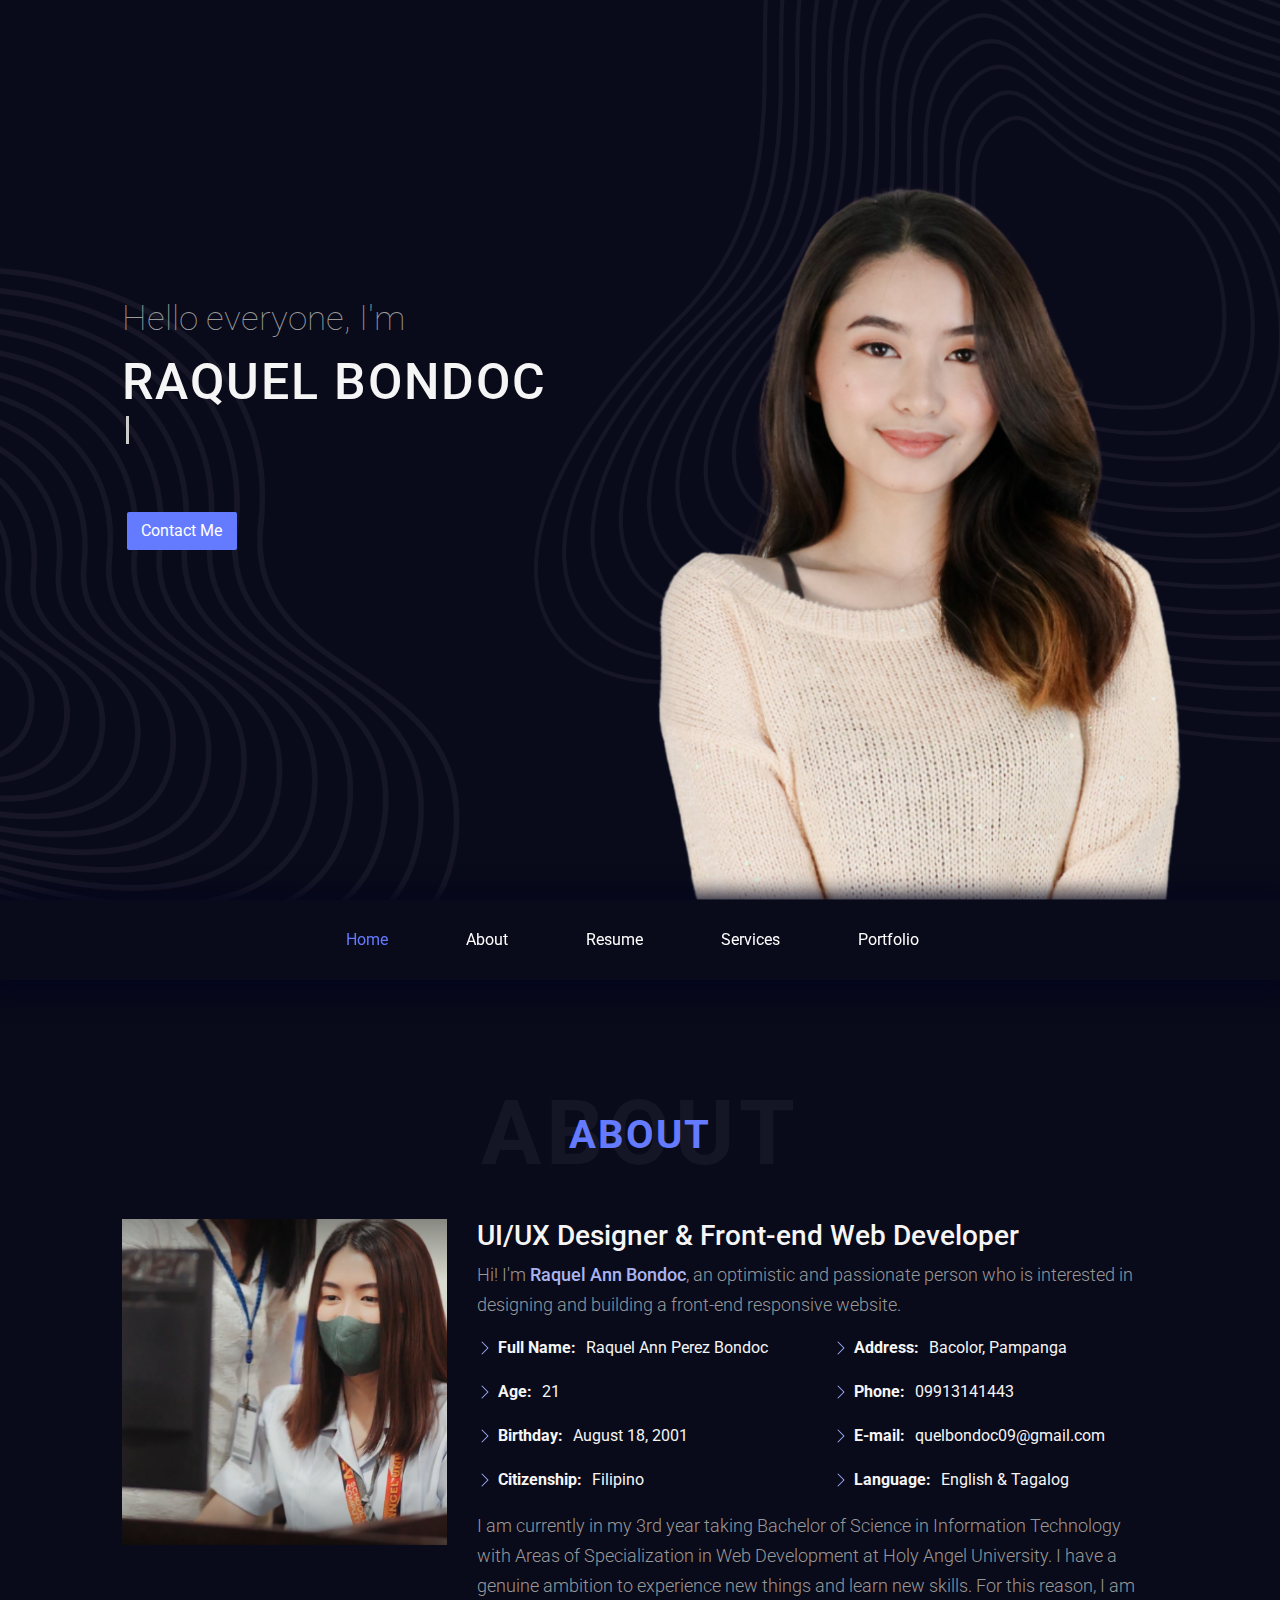
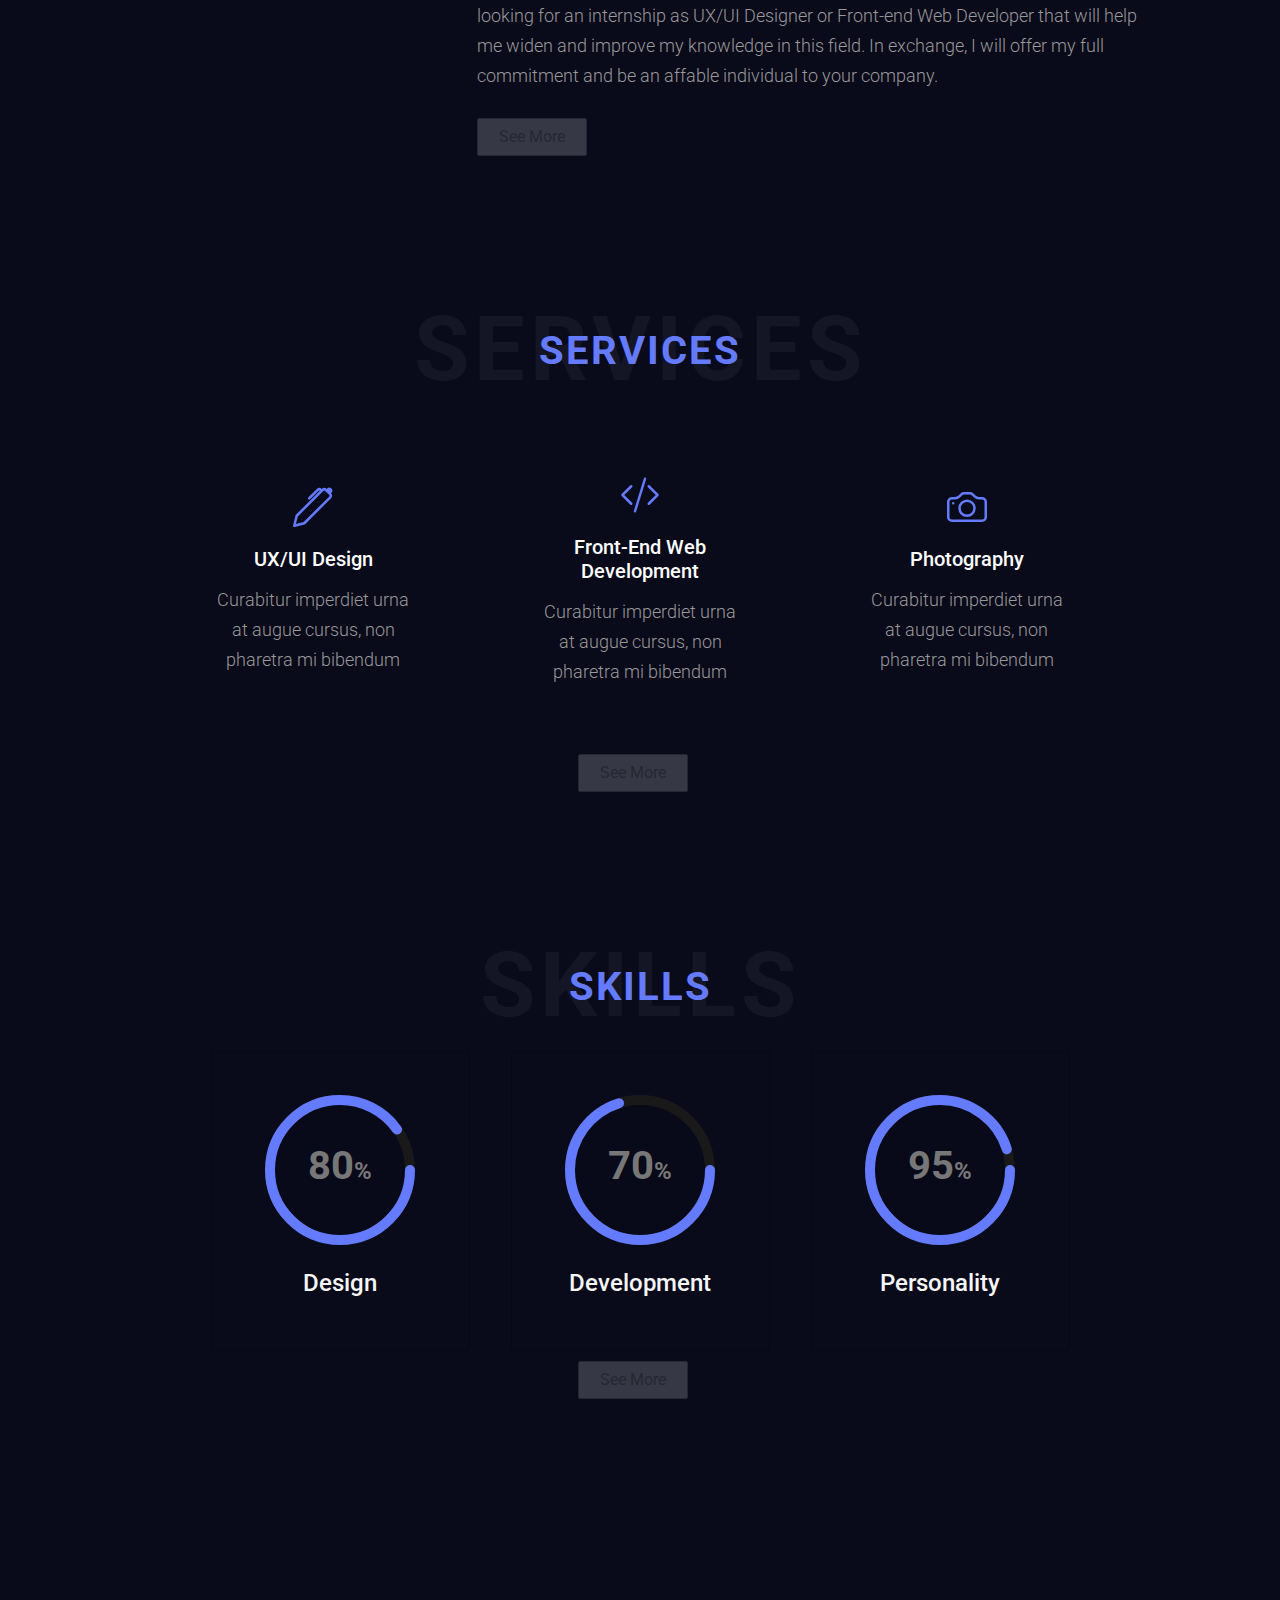
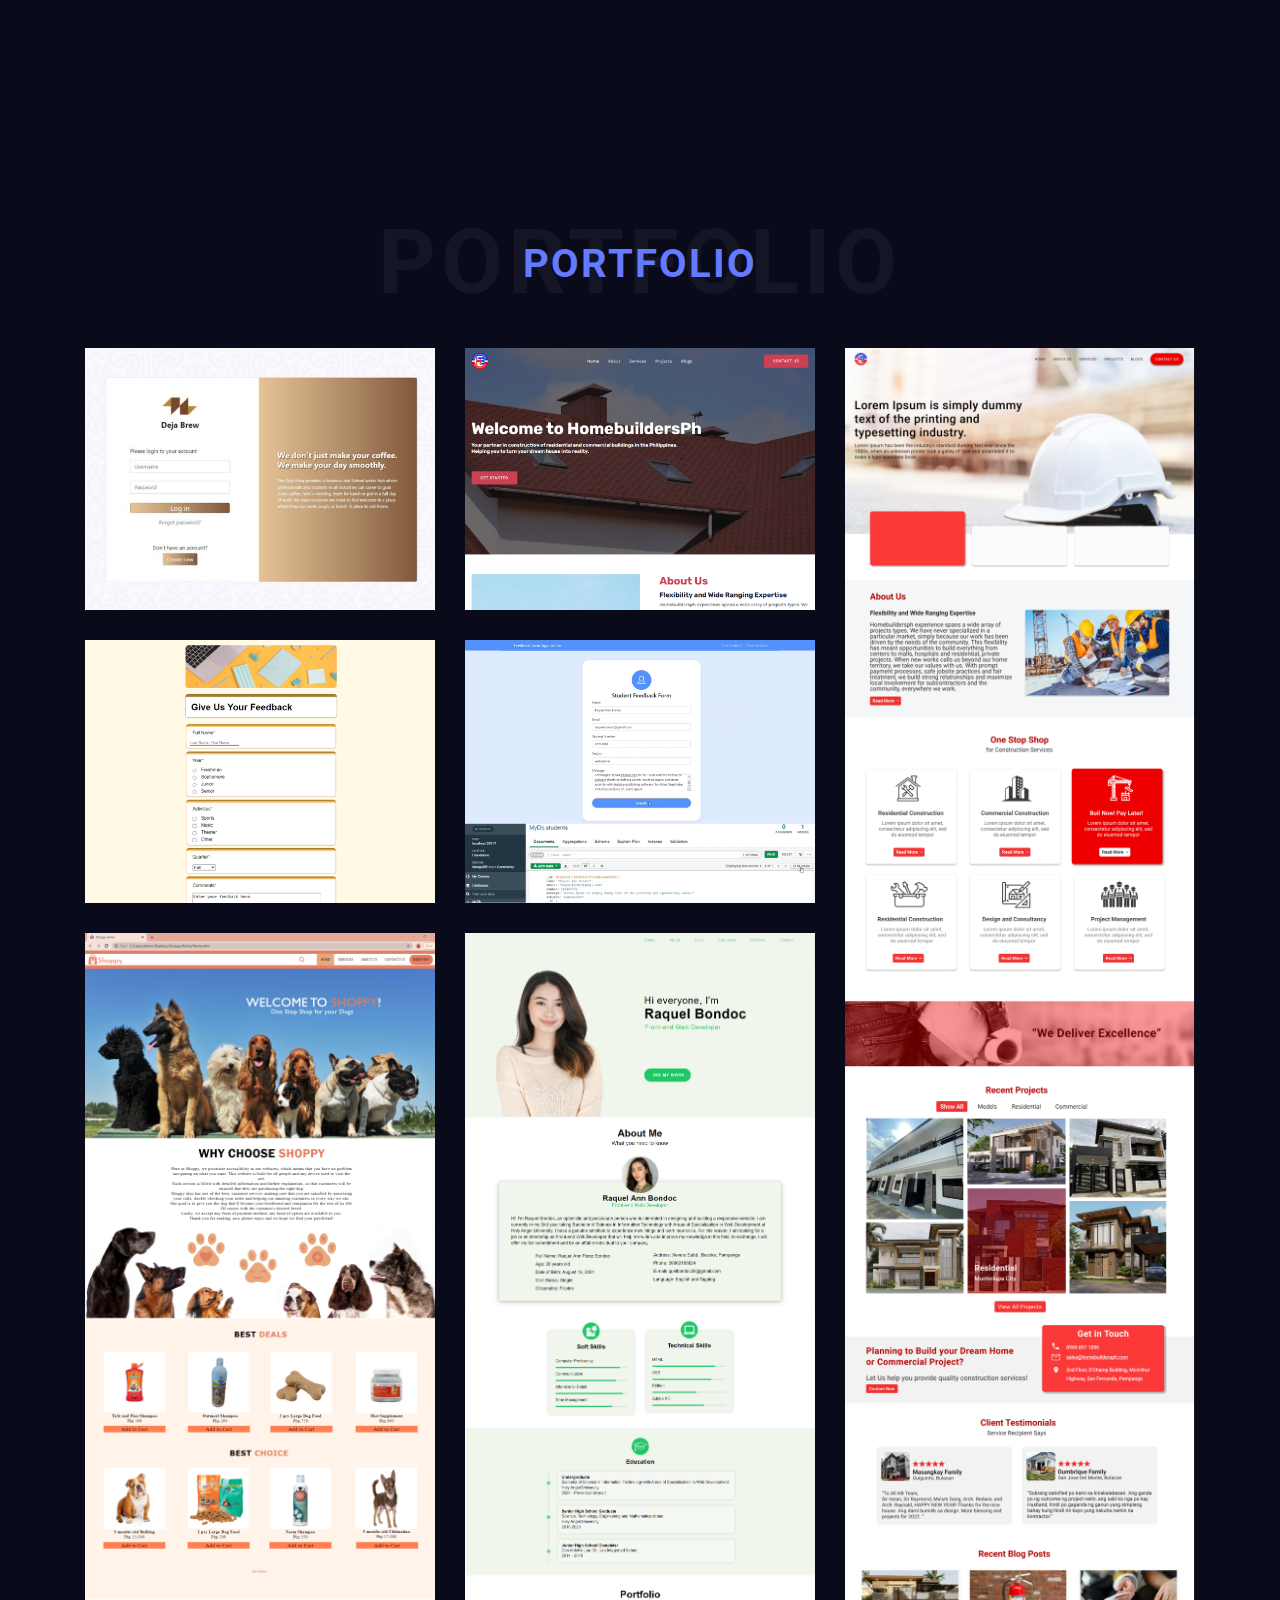
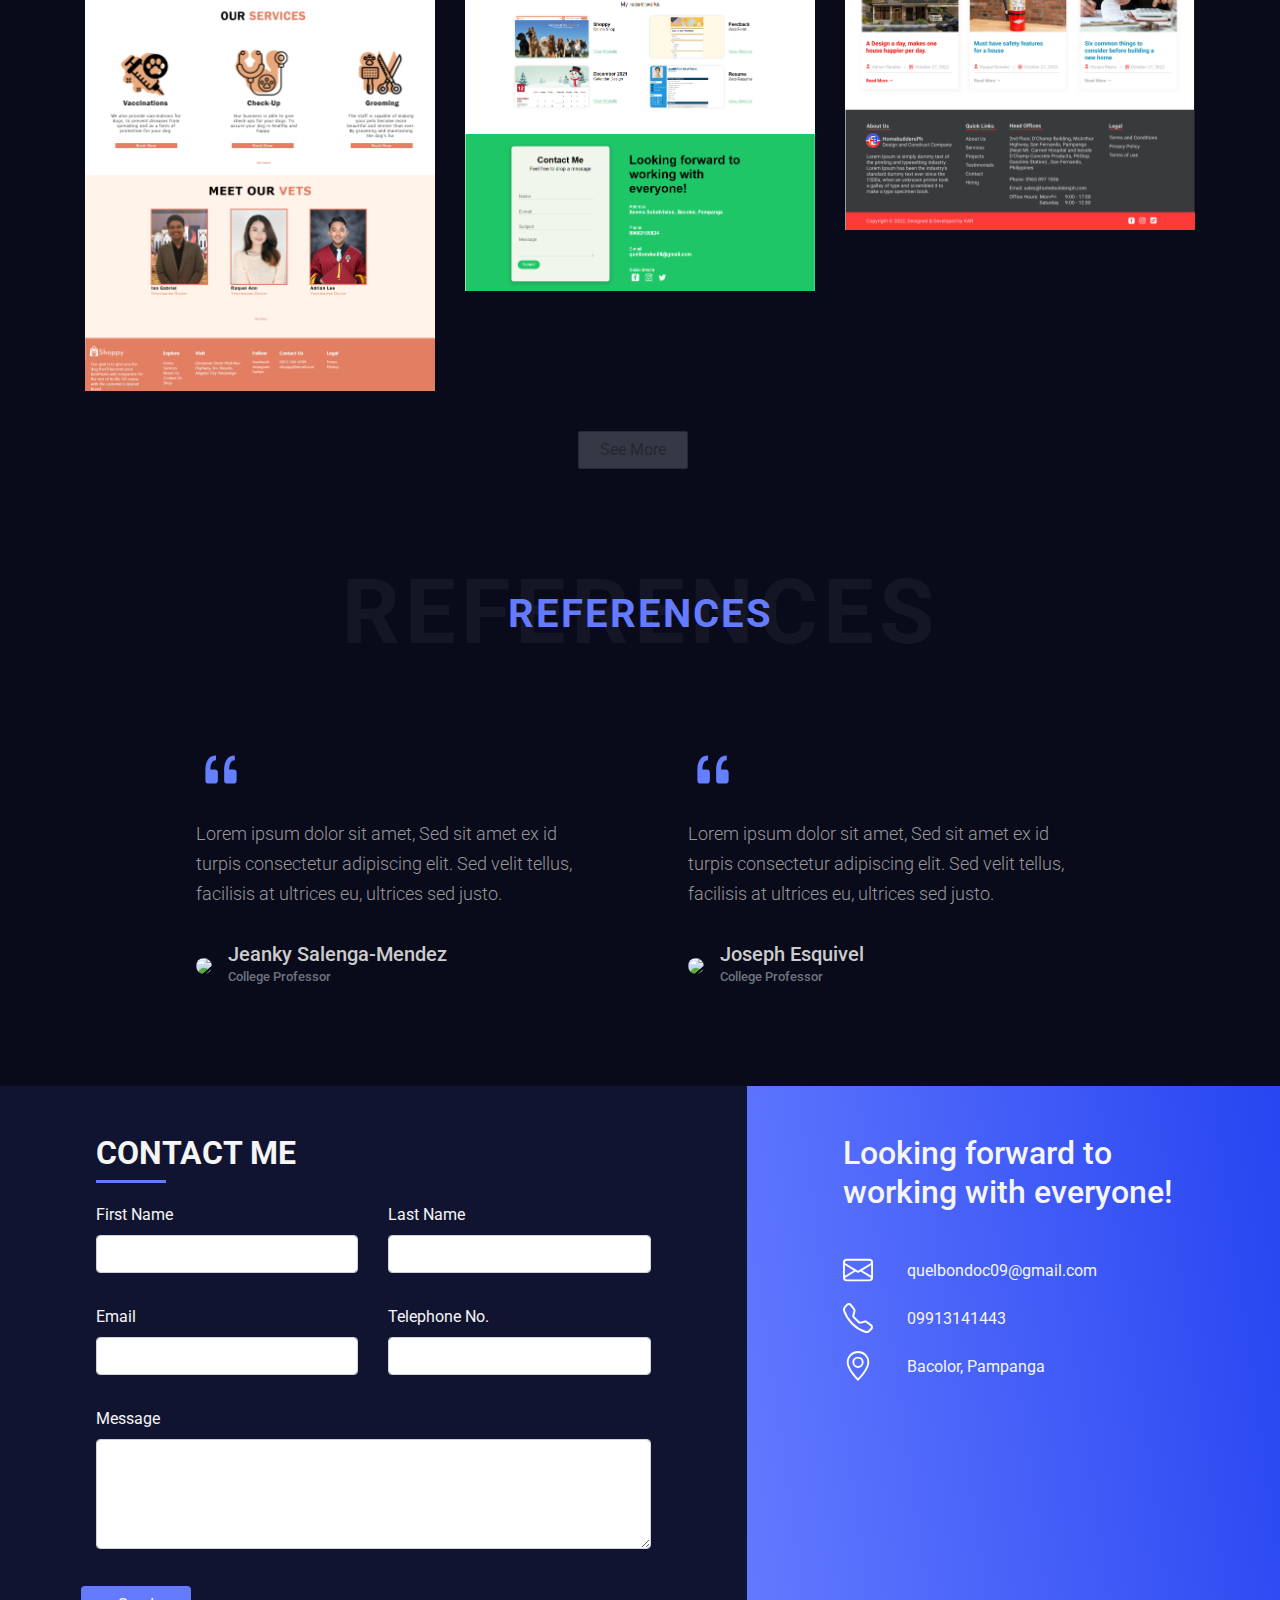
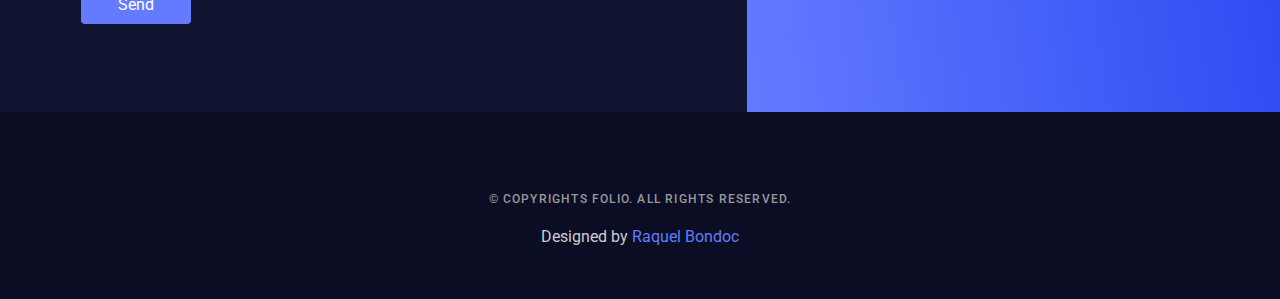
==== commit b844544c: "Update index.html" ====
--- a/index.html
+++ b/index.html
@@ -6,8 +6,8 @@
   <meta content="width=device-width, initial-scale=1.0" name="viewport">
 
   <title>Raquel Bondoc</title>
-  <meta content="" name="description">
-  <meta content="" name="keywords">
+  <meta content="Website Portfolio" name="description">
+  <meta content="Portfolio" name="keywords">
 
   <!-- Icons -->
   <link href="assets/img/icon.png" rel="icon">
@@ -480,11 +480,11 @@
             <div class="section-title-contact mx-5">
               <h2>Contact Me</h2>
             </div>
-            <form action="#" class="contact-form mx-5">
+            <form action="https://formspree.io/f/meqwpdel" method="POST" class="contact-form mx-5">
               <div class="row">
                 <div class="col-sm-6 mb-3">
                   <div class="form-group">
-                    <label class="required-field" for="firstName">Name</label>
+                    <label class="required-field" for="firstName">First Name</label>
                     <input type="text" class="form-control" id="firstName" name="firstName"/>
                   </div>
                 </div>
@@ -514,7 +514,7 @@
                 </div>
     
                 <div class="submitBtn">
-                  <button type="submit" name="submit" class="btn">Submit</button>
+                  <button type="submit" name="submit" class="btn">Send</button>
                 </div>
               </div>
             </form>
@@ -557,4 +557,4 @@
 
 </body>
 
-</html>+</html>
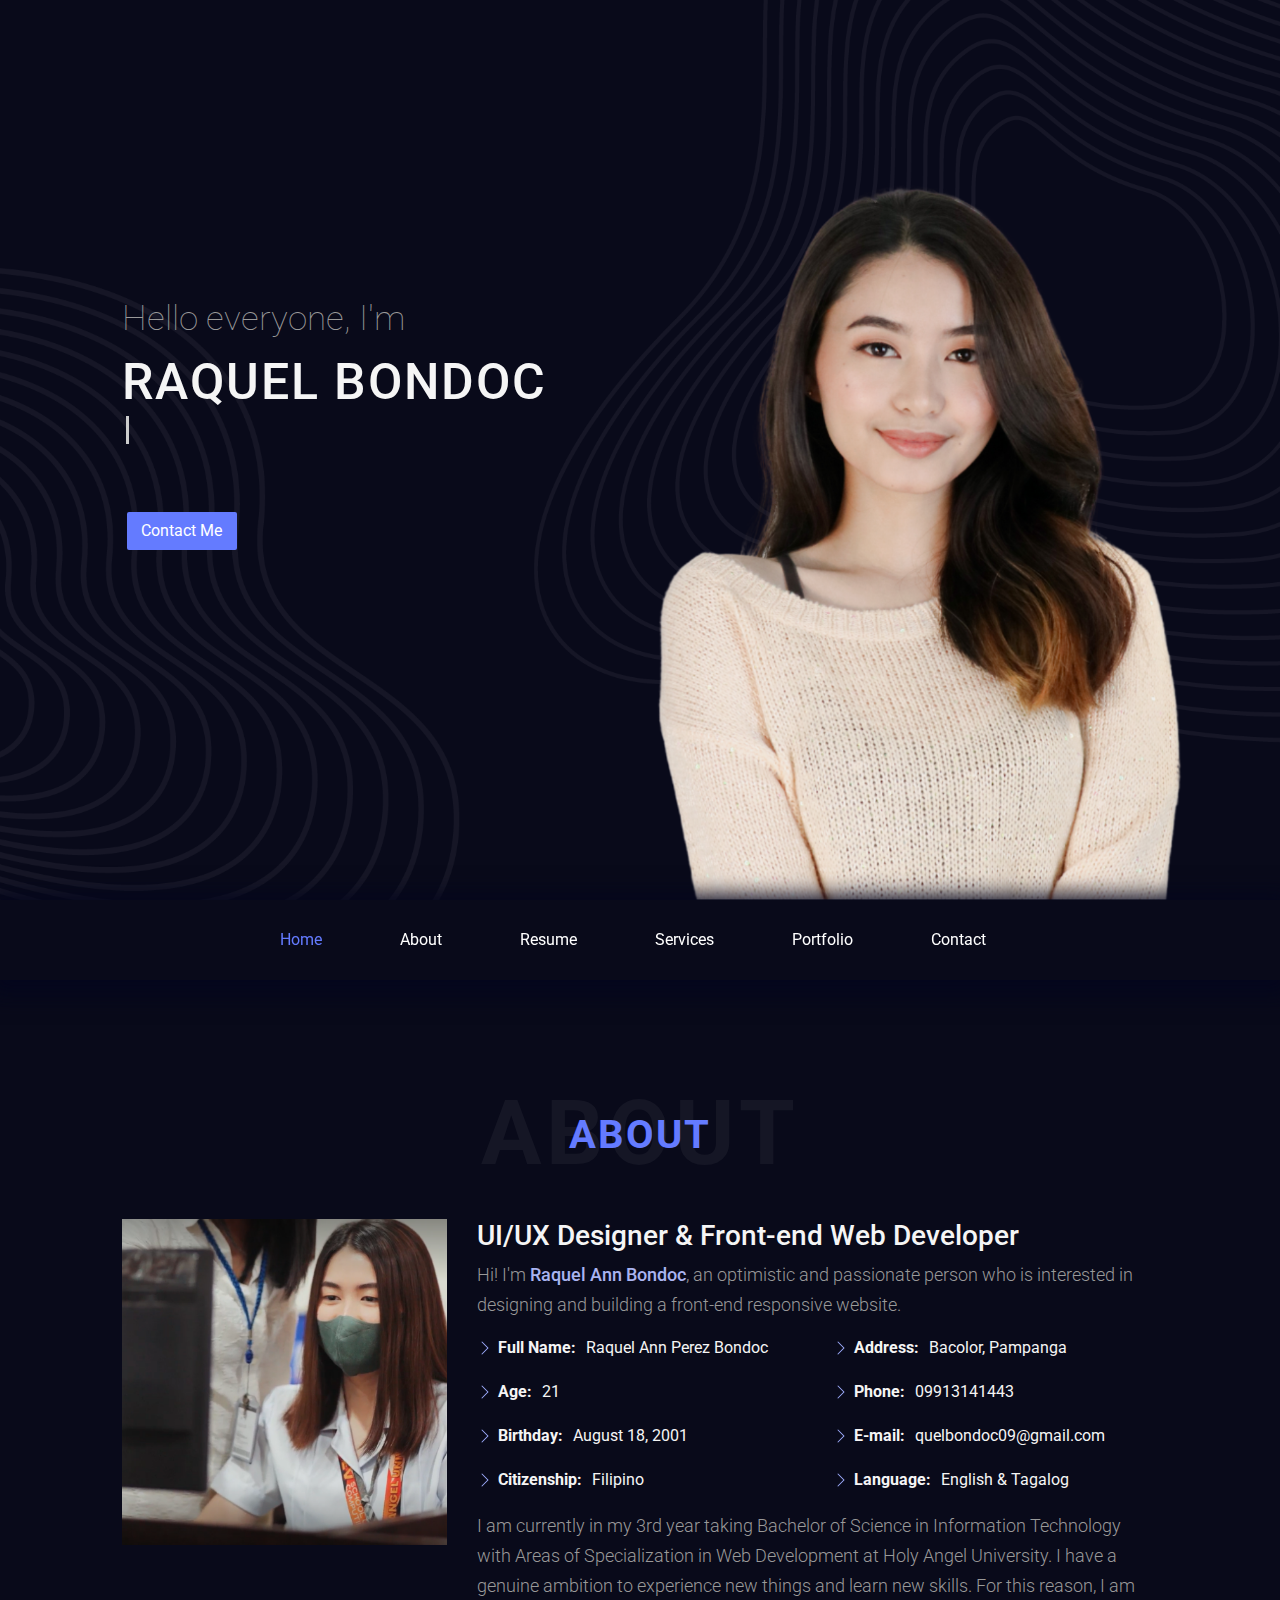
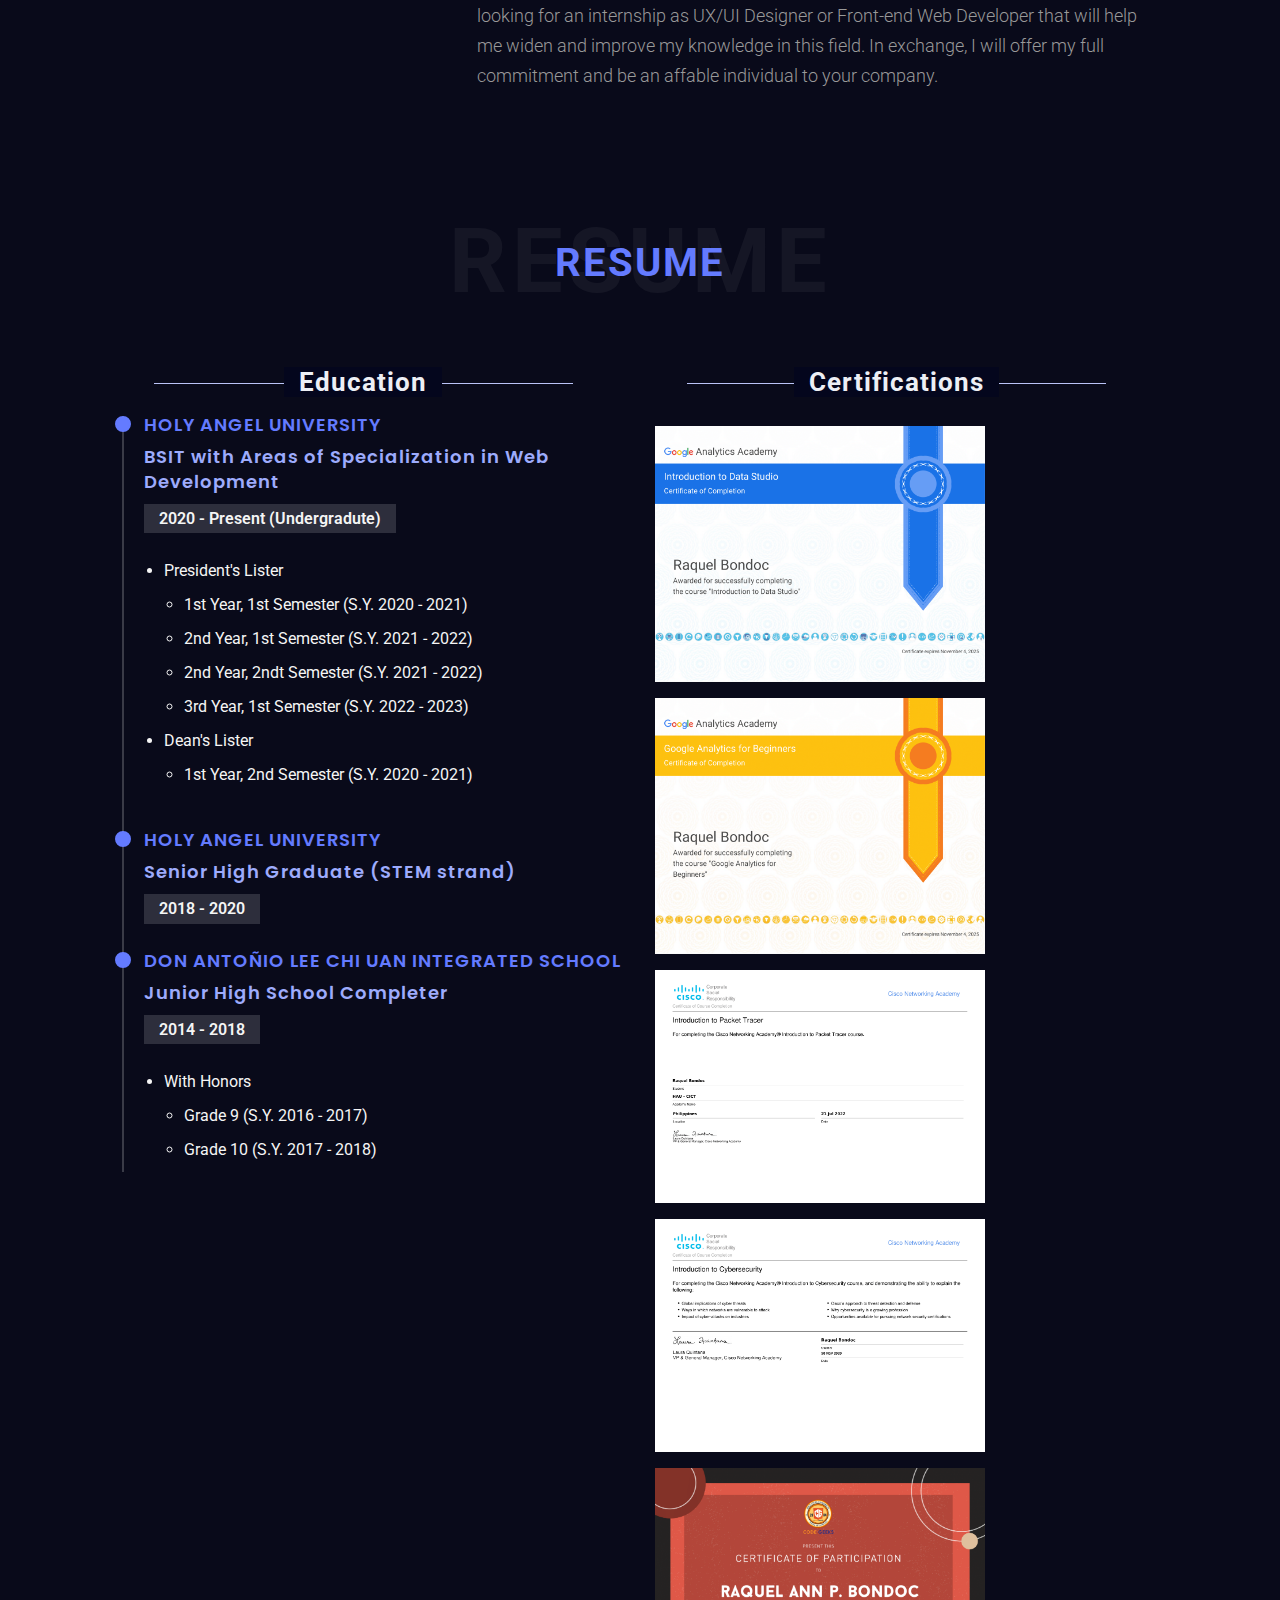
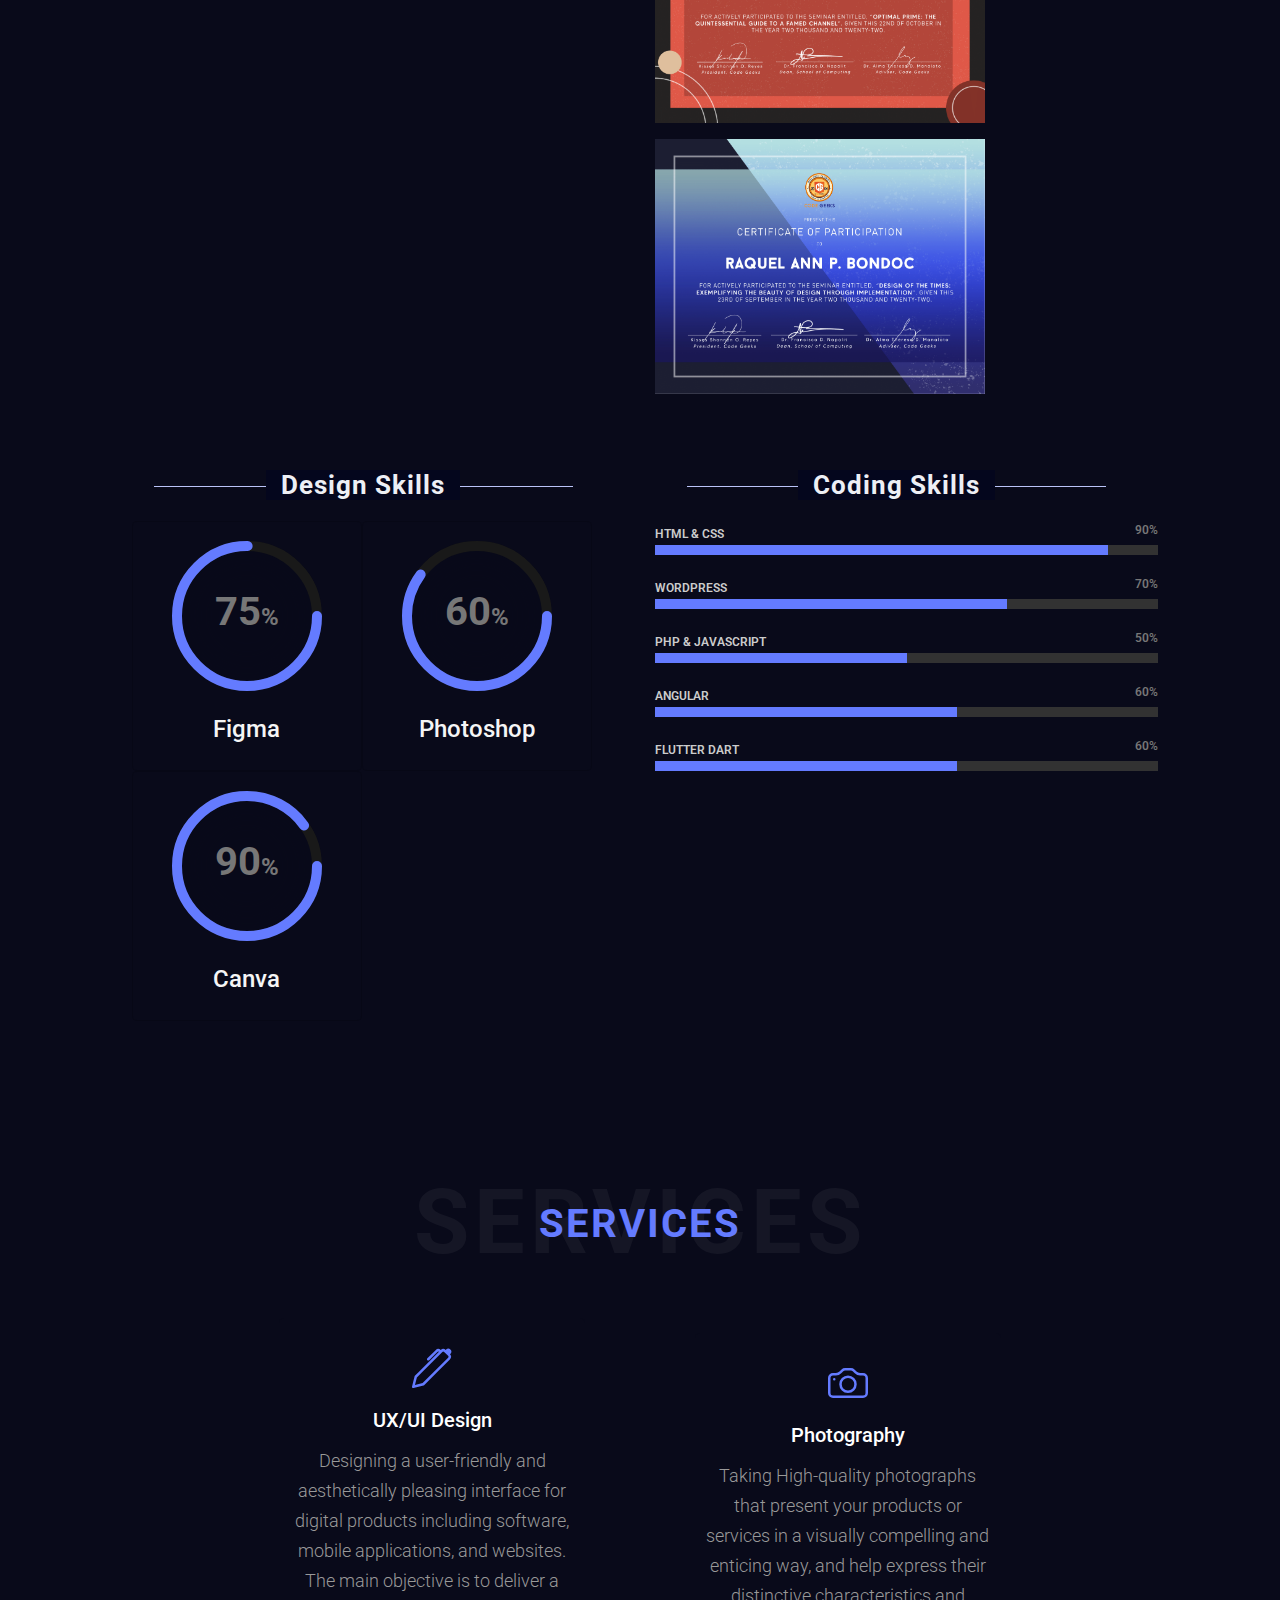
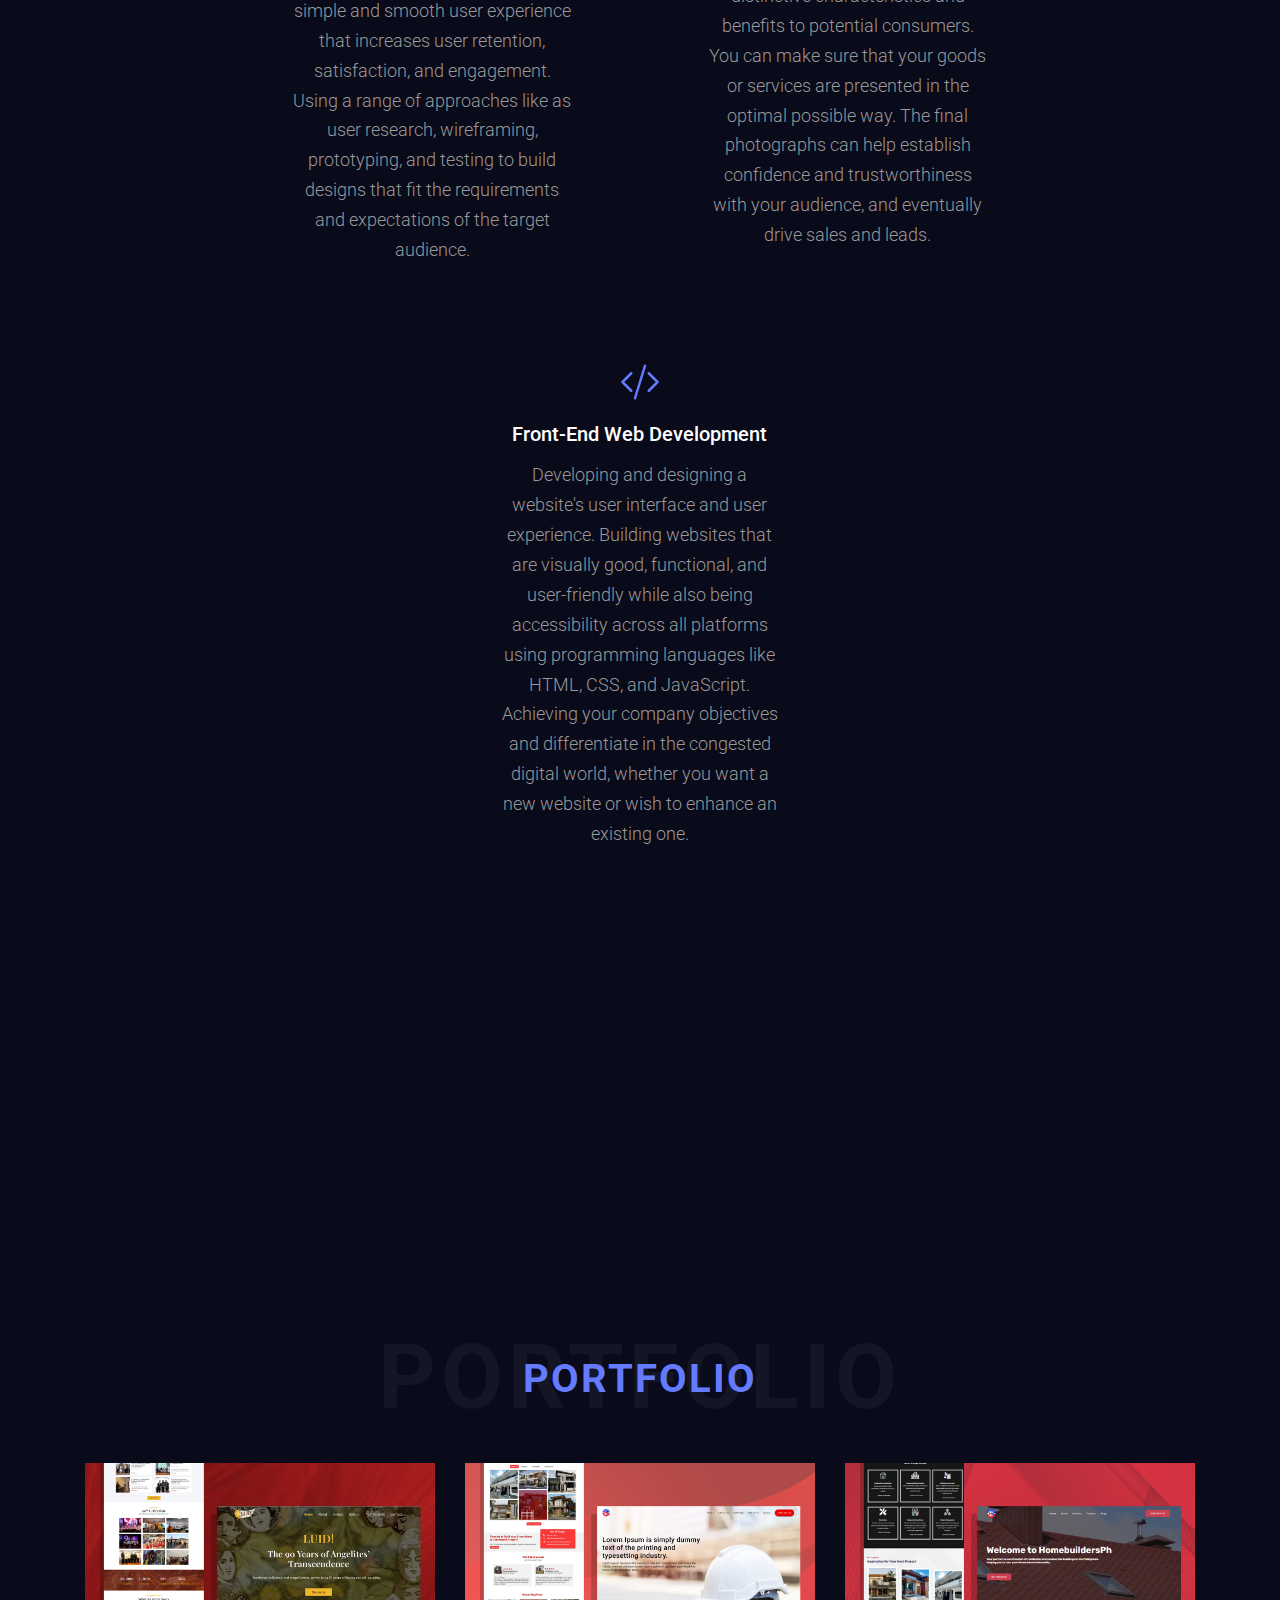
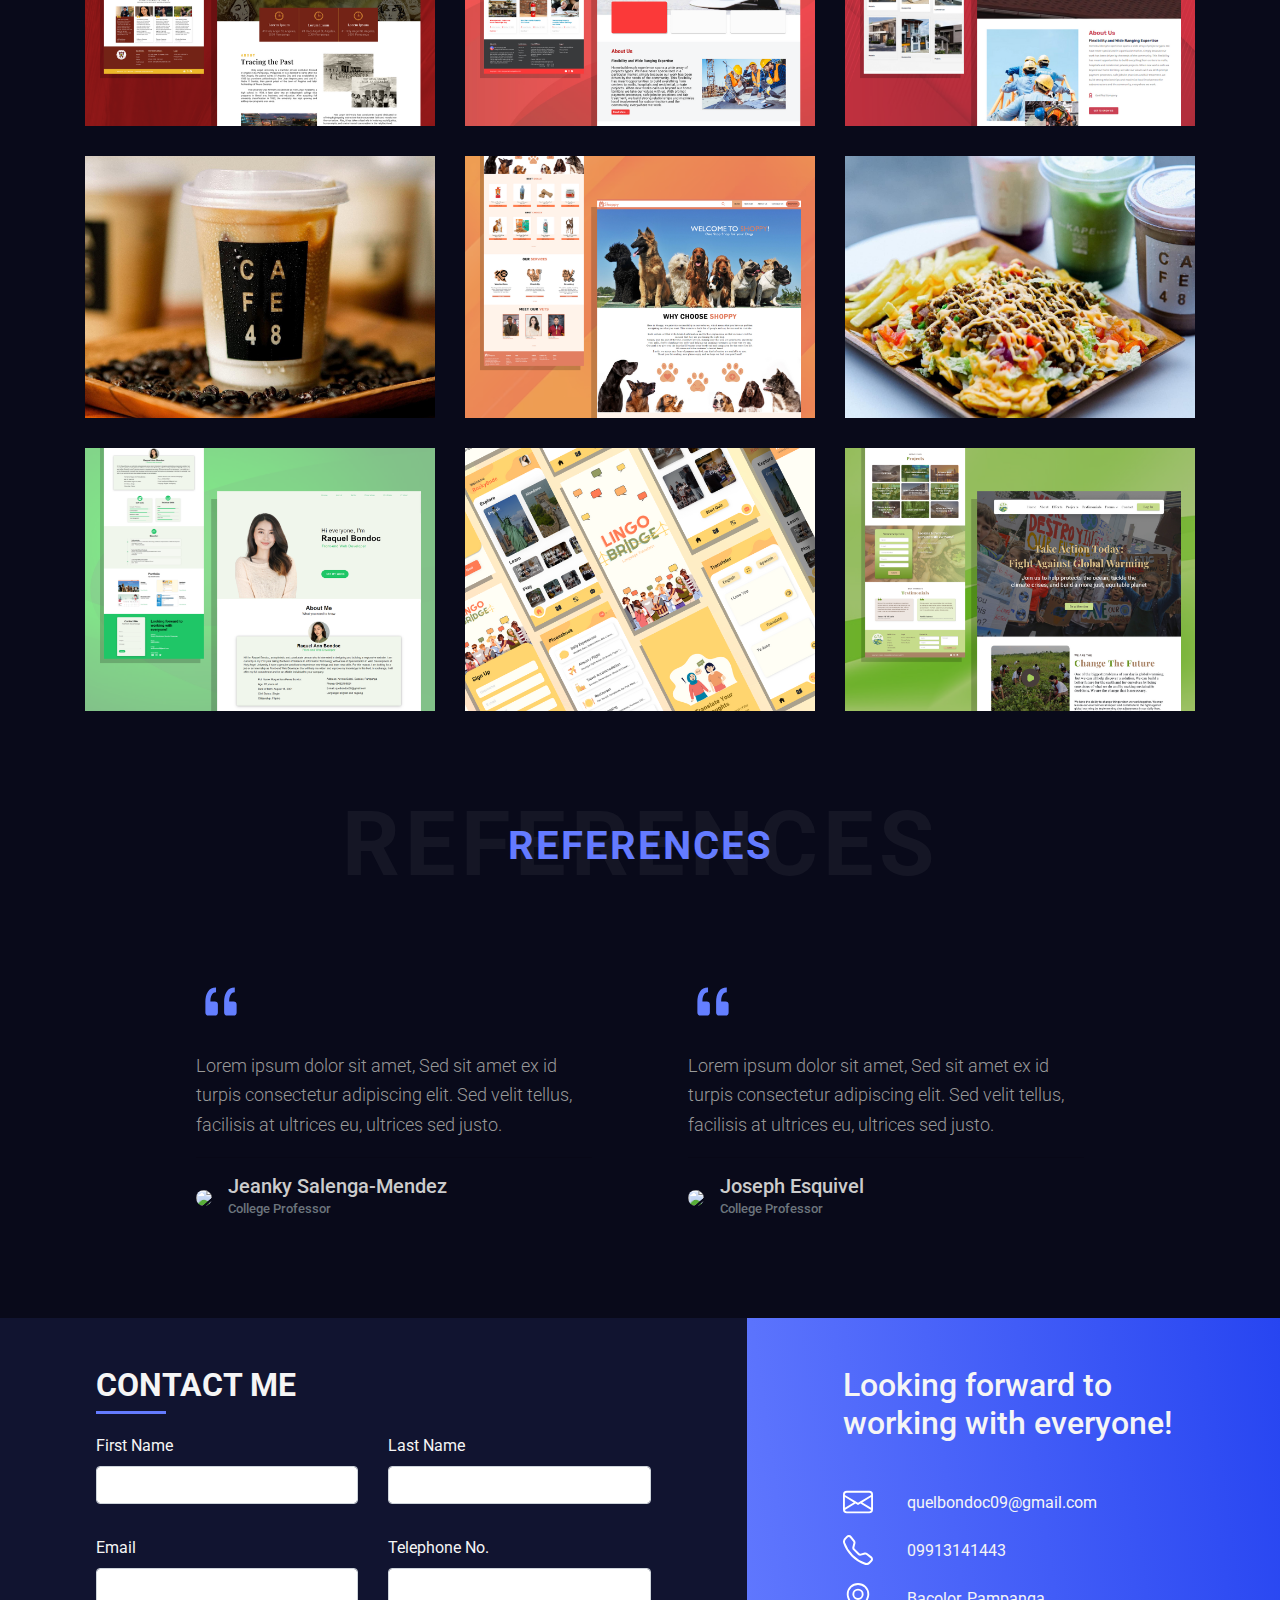
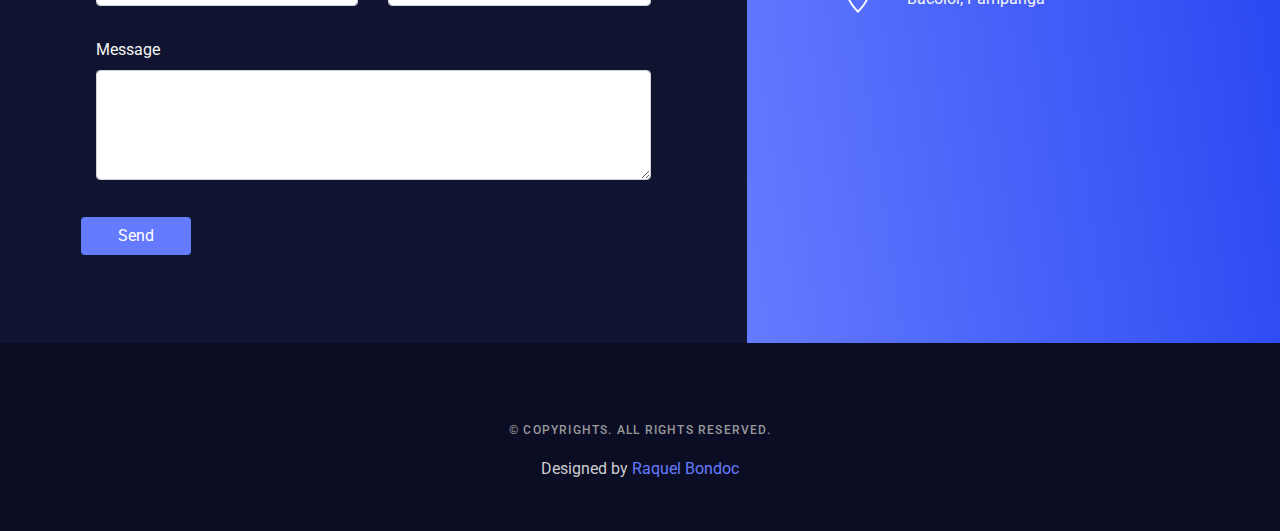
==== commit 51303832: "Add files via upload" ====
--- a/index.html
+++ b/index.html
@@ -19,6 +19,7 @@
   <link rel="stylesheet" href="https://cdn.jsdelivr.net/npm/bootstrap@4.0.0/dist/css/bootstrap.min.css" integrity="sha384-Gn5384xqQ1aoWXA+058RXPxPg6fy4IWvTNh0E263XmFcJlSAwiGgFAW/dAiS6JXm" crossorigin="anonymous">
   <link rel="stylesheet" href="https://cdn.jsdelivr.net/npm/bootstrap-icons@1.10.2/font/bootstrap-icons.css" integrity="sha384-b6lVK+yci+bfDmaY1u0zE8YYJt0TZxLEAFyYSLHId4xoVvsrQu3INevFKo+Xir8e" crossorigin="anonymous">
   <link rel="stylesheet" type="text/css" href="//cdn.jsdelivr.net/npm/slick-carousel@1.8.1/slick/slick.css"/>
+  <link rel="stylesheet" href="https://rawgit.com/LeshikJanz/libraries/master/Bootstrap/baguetteBox.min.css">
 
   <!-- Template Main CSS File -->
   <link href="assets/css/style.css" rel="stylesheet">
@@ -42,21 +43,21 @@
                 <a class="nav-link" href="index.html" id="nav-home">Home<svg style="color: white" xmlns="http://www.w3.org/2000/svg" fill="currentColor" class="bi bi-house-door-fill" viewBox="0 0 16 16"> <path d="M6.5 14.5v-3.505c0-.245.25-.495.5-.495h2c.25 0 .5.25.5.5v3.5a.5.5 0 0 0 .5.5h4a.5.5 0 0 0 .5-.5v-7a.5.5 0 0 0-.146-.354L13 5.793V2.5a.5.5 0 0 0-.5-.5h-1a.5.5 0 0 0-.5.5v1.293L8.354 1.146a.5.5 0 0 0-.708 0l-6 6A.5.5 0 0 0 1.5 7.5v7a.5.5 0 0 0 .5.5h4a.5.5 0 0 0 .5-.5z" fill="white"></path> </svg></a>
               </li>
               <li class="nav-item">
-                <a class="nav-link" href="pagenotfound.html" id="nav-about">About<svg style="color: white" xmlns="http://www.w3.org/2000/svg" fill="currentColor" class="bi bi-person-badge-fill" viewBox="0 0 16 16"> <path d="M2 2a2 2 0 0 1 2-2h8a2 2 0 0 1 2 2v12a2 2 0 0 1-2 2H4a2 2 0 0 1-2-2V2zm4.5 0a.5.5 0 0 0 0 1h3a.5.5 0 0 0 0-1h-3zM8 11a3 3 0 1 0 0-6 3 3 0 0 0 0 6zm5 2.755C12.146 12.825 10.623 12 8 12s-4.146.826-5 1.755V14a1 1 0 0 0 1 1h8a1 1 0 0 0 1-1v-.245z" fill="white"></path> </svg></a>
+                <a class="nav-link" href="#about" id="nav-about">About<svg style="color: white" xmlns="http://www.w3.org/2000/svg" fill="currentColor" class="bi bi-person-badge-fill" viewBox="0 0 16 16"> <path d="M2 2a2 2 0 0 1 2-2h8a2 2 0 0 1 2 2v12a2 2 0 0 1-2 2H4a2 2 0 0 1-2-2V2zm4.5 0a.5.5 0 0 0 0 1h3a.5.5 0 0 0 0-1h-3zM8 11a3 3 0 1 0 0-6 3 3 0 0 0 0 6zm5 2.755C12.146 12.825 10.623 12 8 12s-4.146.826-5 1.755V14a1 1 0 0 0 1 1h8a1 1 0 0 0 1-1v-.245z" fill="white"></path> </svg></a>
               </li>
               <li class="nav-item">
-                <a class="nav-link" href="pagenotfound.html" id="nav-resume">Resume<svg style="color: white;" xmlns="http://www.w3.org/2000/svg" viewBox="0 0 640 512"><path d="M623.1 136.9l-282.7-101.2c-13.73-4.91-28.7-4.91-42.43 0L16.05 136.9C6.438 140.4 0 149.6 0 160s6.438 19.65 16.05 23.09L76.07 204.6c-11.89 15.8-20.26 34.16-24.55 53.95C40.05 263.4 32 274.8 32 288c0 9.953 4.814 18.49 11.94 24.36l-24.83 149C17.48 471.1 25 480 34.89 480H93.11c9.887 0 17.41-8.879 15.78-18.63l-24.83-149C91.19 306.5 96 297.1 96 288c0-10.29-5.174-19.03-12.72-24.89c4.252-17.76 12.88-33.82 24.94-47.03l190.6 68.23c13.73 4.91 28.7 4.91 42.43 0l282.7-101.2C633.6 179.6 640 170.4 640 160S633.6 140.4 623.1 136.9zM351.1 314.4C341.7 318.1 330.9 320 320 320c-10.92 0-21.69-1.867-32-5.555L142.8 262.5L128 405.3C128 446.6 213.1 480 320 480c105.1 0 192-33.4 192-74.67l-14.78-142.9L351.1 314.4z" fill="white"></path></svg></a>
+                <a class="nav-link" href="#resume" id="nav-resume">Resume<svg style="color: white;" xmlns="http://www.w3.org/2000/svg" viewBox="0 0 640 512"><path d="M623.1 136.9l-282.7-101.2c-13.73-4.91-28.7-4.91-42.43 0L16.05 136.9C6.438 140.4 0 149.6 0 160s6.438 19.65 16.05 23.09L76.07 204.6c-11.89 15.8-20.26 34.16-24.55 53.95C40.05 263.4 32 274.8 32 288c0 9.953 4.814 18.49 11.94 24.36l-24.83 149C17.48 471.1 25 480 34.89 480H93.11c9.887 0 17.41-8.879 15.78-18.63l-24.83-149C91.19 306.5 96 297.1 96 288c0-10.29-5.174-19.03-12.72-24.89c4.252-17.76 12.88-33.82 24.94-47.03l190.6 68.23c13.73 4.91 28.7 4.91 42.43 0l282.7-101.2C633.6 179.6 640 170.4 640 160S633.6 140.4 623.1 136.9zM351.1 314.4C341.7 318.1 330.9 320 320 320c-10.92 0-21.69-1.867-32-5.555L142.8 262.5L128 405.3C128 446.6 213.1 480 320 480c105.1 0 192-33.4 192-74.67l-14.78-142.9L351.1 314.4z" fill="white"></path></svg></a>
               </li>
               <li class="nav-item">
-                <a class="nav-link" href="pagenotfound.html" id="nav-services">Services<svg xmlns="http://www.w3.org/2000/svg" viewBox="0 0 24 24" fill="none" stroke="currentColor" stroke-width="2" stroke-linecap="round" stroke-linejoin="round" class="feather feather-monitor"><rect x="2" y="3" width="20" height="14" rx="2" ry="2"></rect><line x1="8" y1="21" x2="16" y2="21"></line><line x1="12" y1="17" x2="12" y2="21"></line></svg></a>
+                <a class="nav-link" href="#services" id="nav-services">Services<svg xmlns="http://www.w3.org/2000/svg" viewBox="0 0 24 24" fill="none" stroke="currentColor" stroke-width="2" stroke-linecap="round" stroke-linejoin="round" class="feather feather-monitor"><rect x="2" y="3" width="20" height="14" rx="2" ry="2"></rect><line x1="8" y1="21" x2="16" y2="21"></line><line x1="12" y1="17" x2="12" y2="21"></line></svg></a>
               </li>
               <li class="nav-item">
-                <a class="nav-link" href="pagenotfound.html" id="nav-portfolio">Portfolio<svg style="color: white" xmlns="http://www.w3.org/2000/svg" fill="currentColor" class="bi bi-code-square" viewBox="0 0 16 16"> <path d="M14 1a1 1 0 0 1 1 1v12a1 1 0 0 1-1 1H2a1 1 0 0 1-1-1V2a1 1 0 0 1 1-1h12zM2 0a2 2 0 0 0-2 2v12a2 2 0 0 0 2 2h12a2 2 0 0 0 2-2V2a2 2 0 0 0-2-2H2z" fill="white"></path> <path d="M6.854 4.646a.5.5 0 0 1 0 .708L4.207 8l2.647 2.646a.5.5 0 0 1-.708.708l-3-3a.5.5 0 0 1 0-.708l3-3a.5.5 0 0 1 .708 0zm2.292 0a.5.5 0 0 0 0 .708L11.793 8l-2.647 2.646a.5.5 0 0 0 .708.708l3-3a.5.5 0 0 0 0-.708l-3-3a.5.5 0 0 0-.708 0z" fill="white"></path> </svg></a>
+                <a class="nav-link" href="#portfolio" id="nav-portfolio">Portfolio<svg style="color: white" xmlns="http://www.w3.org/2000/svg" fill="currentColor" class="bi bi-code-square" viewBox="0 0 16 16"> <path d="M14 1a1 1 0 0 1 1 1v12a1 1 0 0 1-1 1H2a1 1 0 0 1-1-1V2a1 1 0 0 1 1-1h12zM2 0a2 2 0 0 0-2 2v12a2 2 0 0 0 2 2h12a2 2 0 0 0 2-2V2a2 2 0 0 0-2-2H2z" fill="white"></path> <path d="M6.854 4.646a.5.5 0 0 1 0 .708L4.207 8l2.647 2.646a.5.5 0 0 1-.708.708l-3-3a.5.5 0 0 1 0-.708l3-3a.5.5 0 0 1 .708 0zm2.292 0a.5.5 0 0 0 0 .708L11.793 8l-2.647 2.646a.5.5 0 0 0 .708.708l3-3a.5.5 0 0 0 0-.708l-3-3a.5.5 0 0 0-.708 0z" fill="white"></path> </svg></a>
               </li>
             </ul>
   
             <div class="downloadCV">
-              <div class=""><a href="RaquelBondoc.zip" download><svg style="color: white;" xmlns="http://www.w3.org/2000/svg" fill="currentColor" class="bi bi-cloud-arrow-down-fill" viewBox="0 0 16 16"> <path d="M8 2a5.53 5.53 0 0 0-3.594 1.342c-.766.66-1.321 1.52-1.464 2.383C1.266 6.095 0 7.555 0 9.318 0 11.366 1.708 13 3.781 13h8.906C14.502 13 16 11.57 16 9.773c0-1.636-1.242-2.969-2.834-3.194C12.923 3.999 10.69 2 8 2zm2.354 6.854-2 2a.5.5 0 0 1-.708 0l-2-2a.5.5 0 1 1 .708-.708L7.5 9.293V5.5a.5.5 0 0 1 1 0v3.793l1.146-1.147a.5.5 0 0 1 .708.708z" fill="white"></path> </svg></a></div>
+              <div class=""><a href="#contact" id="nav-portfolio"><svg style="color: white" xmlns="http://www.w3.org/2000/svg" fill="currentColor" class="bi bi-envelope" viewBox="0 0 16 16"> <path d="M0 4a2 2 0 0 1 2-2h12a2 2 0 0 1 2 2v8a2 2 0 0 1-2 2H2a2 2 0 0 1-2-2V4Zm2-1a1 1 0 0 0-1 1v.217l7 4.2 7-4.2V4a1 1 0 0 0-1-1H2Zm13 2.383-4.708 2.825L15 11.105V5.383Zm-.034 6.876-5.64-3.471L8 9.583l-1.326-.795-5.64 3.47A1 1 0 0 0 2 13h12a1 1 0 0 0 .966-.741ZM1 11.105l4.708-2.897L1 5.383v5.722Z" fill="white"></path> </svg></a></div>
             </div>
           </div>
       </nav>
@@ -103,16 +104,19 @@
                 <a class="nav-link" href="index.html">Home</a>
               </li>
               <li class="nav-item mx-4">
-                <a class="nav-link" href="pagenotfound.html">About</a>
+                <a class="nav-link" href="#about">About</a>
               </li>
               <li class="nav-item mx-4">
-                <a class="nav-link" href="pagenotfound.html">Resume</a>
+                <a class="nav-link" href="#resume">Resume</a>
               </li>
               <li class="nav-item mx-4">
-                <a class="nav-link" href="pagenotfound.html">Services</a>
+                <a class="nav-link" href="#services">Services</a>
               </li>
               <li class="nav-item mx-4">
-                <a class="nav-link" href="pagenotfound.html">Portfolio</a>
+                <a class="nav-link" href="#portfolio">Portfolio</a>
+              </li>
+              <li class="nav-item mx-4">
+                <a class="nav-link" href="#contact">Contact</a>
               </li>
             </ul>
           </div>
@@ -175,18 +179,218 @@
               I am currently in my 3rd year taking Bachelor of Science in Information Technology with Areas of Specialization in Web Development at Holy Angel University. I have a genuine ambition to experience new things and learn new skills. For this reason, I am looking for an internship as UX/UI Designer or Front-end Web Developer that will help me widen and
               improve my knowledge in this field. In exchange, I will offer my full commitment and be an affable individual to your company.
             </p>
+
+          </div>
+        </div>
   
-            <div class="seeMore col-md-2">
-              <a href="pagenotfound.html"><button type="button" class="btn">See More</button></a>
-            </div>
+      </div>
+    </section><!-- End About Section -->
+
+    <!-- ======= Resume Section ======= -->
+    <section class="resume" id="resume">
+      <div class="container col-10">
+        <div class="section-title text-center">
+          <h2>RESUME</h2>
+          <h1>RESUME</h1>
+        </div>
+
+        <div class="row justify-content-center">
+          <div class="col-lg-6">
+            <h3 class="resume-title"><span>Education</span></h3>
+            <div class="resume-item">
+              <h4>Holy Angel University</h4>
+              <h3>BSIT with Areas of Specialization in Web Development</h3>
+              <h5>2020 - Present (Undergradute)</h5>
+              <p>
+              <ul>
+                <li>President's Lister</li>
+                <ul>
+                  <li>1st Year, 1st Semester (S.Y. 2020 - 2021)</li>
+                  <li>2nd Year, 1st Semester (S.Y. 2021 - 2022)</li>
+                  <li>2nd Year, 2ndt Semester (S.Y. 2021 - 2022)</li>
+                  <li>3rd Year, 1st Semester (S.Y. 2022 - 2023)</li>
+                </ul>
+                <li>Dean's Lister</li>
+                <ul>
+                  <li>1st Year, 2nd Semester (S.Y. 2020 - 2021)</li>
+                </ul>
+              </ul>
+              </p>
+            </div>
+            <div class="resume-item">
+              <h4>Holy Angel University</h4>
+              <h3>Senior High Graduate (STEM strand)</h3>
+              <h5>2018 - 2020</h5>
+            </div>
+            <div class="resume-item">
+              <h4>Don Antoñio Lee Chi Uan Integrated School</h4>
+              <h3>Junior High School Completer</h3>
+              <h5>2014 - 2018</h5>
+              <p>
+              <ul>
+                <li>With Honors</li>
+                <ul>
+                  <li>Grade 9 (S.Y. 2016 - 2017)</li>
+                  <li>Grade 10 (S.Y. 2017 - 2018)</li>
+                </ul>
+              </ul>
+              </p>
+            </div>
+          </div>
+          <div class="col-lg-6">
+            <h3 class="resume-title"><span>Certifications</span></h3>
+
+            <div class="tz-gallery">
+              <div class="row">
+                  <div class="col my-2">
+                      <a class="lightbox" href="assets/img/certificates/googdle-datastudio.png">
+                          <img src="assets/img/certificates/googdle-datastudio.png" alt="Google Data Studio" style="width: 330px;">
+                      </a>
+                  </div>
+                  <div class="col my-2">
+                      <a class="lightbox" href="assets/img/certificates/google-analytics.png">
+                          <img src="assets/img/certificates/google-analytics.png" alt="Google Analytics" style="width: 330px;">
+                      </a>
+                  </div>
+              </div>
+              <div class="row">
+                  <div class="col my-2">
+                      <a class="lightbox" href="assets/img/certificates/cisco-cna.png">
+                          <img src="assets/img/certificates/cisco-cna.png" alt="Cisco CNA" style="width: 330px;">
+                      </a>
+                  </div>
+                  <div class="col my-2">
+                      <a class="lightbox" href="assets/img/certificates/cisco-cybersecurity.png">
+                          <img src="assets/img/certificates/cisco-cybersecurity.png" alt="Cisco CyberSecurity" style="width: 330px;">
+                      </a>
+                  </div>
+              </div>
+              <div class="row">
+                  <div class="col my-2">
+                      <a class="lightbox" href="assets/img/certificates/codegeeks1.png">
+                          <img src="assets/img/certificates/codegeeks1.png" alt="Code Geeks1" style="width: 330px;">
+                      </a>
+                  </div>
+                  <div class="col my-2">
+                      <a class="lightbox" href="assets/img/certificates/codegeeks2.png">
+                          <img src="assets/img/certificates/codegeeks2.png" alt="Code Geeks 2" style="width: 330px;">
+                      </a>
+                  </div>
+              </div>
+          </div>
           </div>
         </div>
   
       </div>
     </section><!-- End About Section -->
 
+    <!-- ======= Skills Section ======= -->
+    <section class="skills">
+      <br><br>
+      <div class="container col-10 ">
+        <div class="row">
+          <div class="col-lg-6">
+            <h3 class="resume-title"><span>Design Skills</span></h3>
+
+            <div class="design-skills">
+              <div class="row"id="row-card">
+                <div class="card">
+                  <div class="box">
+                    <div class="percent">
+                      <svg>
+                        <circle cx="70" cy="70" r="70"></circle>
+                        <circle cx="70" cy="70" r="70"></circle>
+                      </svg>
+                      <div class="number">
+                        <h2>75<span>%</span></h2>
+                      </div>
+                    </div>
+                    <br>
+                    <h4 class="text">Figma</h4>
+                  </div>
+                </div>
+                <div class="card">
+                  <div class="box">
+                    <div class="percent">
+                      <svg>
+                        <circle cx="70" cy="70" r="70"></circle>
+                        <circle cx="70" cy="70" r="70"></circle>
+                      </svg>
+                      <div class="number">
+                        <h2>60<span>%</span></h2>
+                      </div>
+                    </div>
+                    <br>
+                    <h4 class="text">Photoshop</h4>
+                  </div>
+                </div>
+                <div class="card">
+                  <div class="box">
+                    <div class="percent">
+                      <svg>
+                        <circle cx="70" cy="70" r="70"></circle>
+                        <circle cx="70" cy="70" r="70"></circle>
+                      </svg>
+                      <div class="number">
+                        <h2>90<span>%</span></h2>
+                      </div>
+                    </div>
+                    <br>
+                    <h4 class="text">Canva</h4>
+                  </div>
+                </div>
+              </div>
+            </div>
+            <br><br>
+            </div>
+            
+            
+          
+          <div class="col-lg-6">
+            <h3 class="resume-title"><span>Coding Skills</span></h3>
+            
+            <div class="row justify-content-center" id="row-bar">
+              <div class="col-md mx-auto justify-content-center">
+                <div class="skillbar" data-percent="90%">
+                  <div class="skillbar-title">HTML & CSS</div>
+                  <div class="skill-bar-percent" id="html-css-percent">90%</div>
+                  <div class="skillbar-bar" style="width: 90%;"></div>
+                </div>
+        
+                <div class="skillbar" data-percent="70%">
+                  <div class="skillbar-title">Wordpress</div>
+                  <div class="skill-bar-percent" id="wordpress-percent">70%</div>
+                  <div class="skillbar-bar" style="width: 70%;"></div>
+                </div>
+        
+                <div class="skillbar" data-percent="50%">
+                  <div class="skillbar-title">Php & JavaScript</div>
+                  <div class="skill-bar-percent" id="php-js-percent">50%</div>
+                  <div class="skillbar-bar" style="width: 50%;"></div>
+                </div>
+        
+                <div class="skillbar" data-percent="60%">
+                  <div class="skillbar-title">Angular</div>
+                  <div class="skill-bar-percent" id="angular-percent">60%</div>
+                  <div class="skillbar-bar" style="width: 60%;"></div>
+                </div>
+  
+                <div class="skillbar" data-percent="60%">
+                  <div class="skillbar-title">Flutter Dart</div>
+                  <div class="skill-bar-percent" id="flutter-percent">60%</div>
+                  <div class="skillbar-bar" style="width: 60%;"></div>
+                </div>
+              </div>
+            </div>
+          </div>
+        </div>
+          </div>
+        </div>
+      </div>
+    </section><!-- End Skills Section -->
+
     <!-- ======= Services Section ======= -->
-    <section class="services">
+    <section class="services" id="services">
       <div class="container col-10">
         <div class="section-title text-center">
           <h2>SERVICES</h2>
@@ -194,108 +398,46 @@
         </div>
         
         <div class="row justify-content-center">
-          <div class="box-item col-3">
+          <div class="box-item col-4">
             <div class="box-info info-box__shadow">
               <div class="servIcon">
                 <img src="assets/icons/pen-custom.svg" alt="design icon">
               </div>
               <h5>UX/UI Design</h5>
-              <p>Curabitur imperdiet urna at augue cursus, non pharetra mi bibendum</p>
+              <p>Designing a user-friendly and aesthetically pleasing interface for digital products including software, mobile applications, and websites. The main objective is to deliver a simple and smooth user experience that increases user retention, satisfaction, and engagement. Using a range of approaches like as user research, wireframing, prototyping, and testing to build designs that fit the requirements and expectations of the target audience.</p>
             </div>
           </div>
     
-          <div class="box-item col-3">
+          <div class="box-item col-4">
+            <div class="box-info info-box__shadow">
+              <div class="servIcon">
+                <img src="assets/icons/camera-custom.svg" alt="development design">
+              </div>
+              <h5>Photography</h5>
+              <p>Taking High-quality photographs that present your products or services in a visually compelling and enticing way, and help express their distinctive characteristics and benefits to potential consumers. You can make sure that your goods or services are presented in the optimal possible way. The final photographs can help establish confidence and trustworthiness with your audience, and eventually drive sales and leads.
+              </p>
+            </div>
+          </div>
+
+          <div class="box-item col-4">
             <div class="box-info info-box__shadow">
               <div class="servIcon">
                 <img src="assets/icons/code-slash-custom.svg" alt="development design">
               </div>
               <h5>Front-End Web Development</h5>
-              <p>Curabitur imperdiet urna at augue cursus, non pharetra mi bibendum</p>
-            </div>
-          </div>
-    
-          <div class="box-item col-3">
-            <div class="box-info info-box__shadow">
-              <div class="servIcon">
-                <img src="assets/icons/camera-custom.svg" alt="development design">
-              </div>
-              <h5>Photography</h5>
-              <p>Curabitur imperdiet urna at augue cursus, non pharetra mi bibendum</p>
-            </div>
-          </div>
-          <div class="seeMore d-flex justify-content-center">
-            <a href="pagenotfound.html"><button type="button" class="btn">See More</button></a>
-          </div>
+              <p>Developing and designing a website's user interface and user experience. Building websites that are visually good, functional, and user-friendly while also being accessibility across all platforms using programming languages like HTML, CSS, and JavaScript. Achieving your company objectives and differentiate in the congested digital world, whether you want a new website or wish to enhance an existing one. 
+              </p>
+            </div>
+          </div>
+
+          
         </div>
       </div>
     </section><!-- End Services Section -->
-    
-
-    <!-- ======= Skills Section ======= -->
-    <section class="skills">
-      <div class="container col-10 ">
-        <div class="section-title text-center">
-          <h2>SKILLS</h2>
-          <h1>SKILLS</h1>
-        </div>
-  
-        <div class="d-flex justify-content-center"> 
-          <div class="row">
-            <div class="card">
-              <div class="box">
-                <div class="percent">
-                  <svg>
-                    <circle cx="70" cy="70" r="70"></circle>
-                    <circle cx="70" cy="70" r="70"></circle>
-                  </svg>
-                  <div class="number">
-                    <h2>80<span>%</span></h2>
-                  </div>
-                </div>
-                <br>
-                <h4 class="text">Design</h4>
-              </div>
-            </div>
-            <div class="card">
-              <div class="box">
-                <div class="percent">
-                  <svg>
-                    <circle cx="70" cy="70" r="70"></circle>
-                    <circle cx="70" cy="70" r="70"></circle>
-                  </svg>
-                  <div class="number">
-                    <h2>70<span>%</span></h2>
-                  </div>
-                </div>
-                <br>
-                <h4 class="text">Development</h4>
-              </div>
-            </div>
-            <div class="card">
-              <div class="box">
-                <div class="percent">
-                  <svg>
-                    <circle cx="70" cy="70" r="70"></circle>
-                    <circle cx="70" cy="70" r="70"></circle>
-                  </svg>
-                  <div class="number">
-                    <h2>95<span>%</span></h2>
-                  </div>
-                </div>
-                <br>
-                <h4 class="text">Personality</h4>
-              </div>
-            </div>
-          </div>
-        </div>
-        <div class="seeMore d-flex justify-content-center">
-          <a href="pagenotfound.html"><button type="button" class="btn">See More</button></a>
-        </div>
-      </div>
-    </section><!-- End Skills Section -->
 
     <!-- ======= Parallax Scroll ======= -->
     <section class="parallax">
+      <br><br>
       <div id="section1" data-speed="8" data-type="background">
       </div>
     </section>
@@ -311,20 +453,29 @@
     
       <div class="container">
         <div class="row portfolio-container">
-          <div class="col-lg-8 col-md-6">
+          <div class="col-lg-12 col-md-6">
   
             <div class="row">
-              <div class="col-lg-6 portfolio-item filter-web">
-                <img src="assets/img/portfolio/phpmysql.png" class="img-fluid" alt="phpmysql">
-                <div class="portfolio-info">
-                  <h4>Deja Brew Coffee Shop</h4>
-                  <p>HTML / CSS / PHP: MySQL Database </p>
-                  <a href="pagenotfound.html" class="details-link" title="More Details"><img src="assets/icons/link-45deg-custom.svg" alt=""></a>
+              <div class="col-lg-4 portfolio-item filter-web">
+                <img src="assets/img/portfolio/luid.png" class="img-fluid" alt="Hau90years">
+                <div class="portfolio-info">
+                  <h4>HAU 90th Foundation Day</h4>
+                  <p>Figma - HTML / CSS </p>
+                  <a href="https://www.figma.com/file/kx3poVeb92Ukms9AV2h0qz/HAU-90th-Year?node-id=4%3A0&t=tWH5dOACbiKTPv7y-1" target="_blank" class="details-link" title="More Details"><img src="assets/icons/link-45deg-custom.svg" alt=""></a>
+                </div>
+              </div>
+
+              <div class="col-lg-4 portfolio-item filter-web">
+                <img src="assets/img/portfolio/HB-design.png" class="img-fluid" alt="HB Design">
+                <div class="portfolio-info">
+                  <h4>Homebuilder Web Design</h4>
+                  <p>Figma</p>
+                  <a href="https://www.figma.com/file/1vQVKL8Hi2f7i8xQgUr2w2/WEBSEA---HB-(Copy)?type=design&node-id=4%3A0&t=sz5VTNEri0rbb8KT-1" target="_blank" class="details-link" title="More Details"><img src="assets/icons/link-45deg-custom.svg" alt=""></a>
                 </div>
               </div>
     
-              <div class="col-lg-6 portfolio-item filter-web">
-                <img src="assets/img/portfolio/wordpress.png" class="img-fluid" alt="wordpress">
+              <div class="col-lg-4 portfolio-item filter-web">
+                <img src="assets/img/portfolio/wordpress.png" class="img-fluid" alt="HB Wordpress">
                 <div class="portfolio-info">
                   <h4>Homebuildersphil Website</h4>
                   <p>Wordpress</p>
@@ -332,58 +483,58 @@
                 </div>
               </div>
             </div>
+
+            <div class="row">
+              <div class="col-lg-4 portfolio-item filter-web">
+                <img src="assets/img/portfolio/photo.png" class="img-fluid" alt="Photography">
+                <div class="portfolio-info">
+                  <h4>CAFE 48</h4>
+                  <p>Photography</p>
+                </div>
+              </div>
+              <div class="col-lg-4 portfolio-item filter-photo">
+                <img src="assets/img/portfolio/shoppy-design.png" class="img-fluid" alt="Shoppy Design">
+                <div class="portfolio-info">
+                  <h4>Shoppy Online Shop</h4>
+                  <p>Canva - HTML / CSS</p>
+                </div>
+              </div>
+              <div class="col-lg-4 portfolio-item filter-photo">
+                <img src="assets/img/portfolio/photo2.png" class="img-fluid" alt="Photography">
+                <div class="portfolio-info">
+                  <h4>CAFE 48</h4>
+                  <p>Photography</p>
+                </div>
+              </div>
+            </div>
     
             <div class="row">
-              <div class="col-lg-6 portfolio-item filter-web">
-                <img src="assets/img/portfolio/html-css.png" class="img-fluid" alt="html-css">
-                <div class="portfolio-info">
-                  <h4>Feedback Form</h4>
-                  <p>HTML / CSS</p>
-                  <a href="pagenotfound.html" class="details-link" title="More Details"><img src="assets/icons/link-45deg-custom.svg" alt=""></a>
-                </div>
-              </div>
-              <div class="col-lg-6 portfolio-item filter-web">
-                <img src="assets/img/portfolio/mongodb.png" class="img-fluid" alt="mongoDB">
-                <div class="portfolio-info">
-                  <h4>Feedback Form</h4>
-                  <p>HTML / CSS /MongoDB Database</p>
-                  <a href="pagenotfound.html" class="details-link" title="More Details"><img src="assets/icons/link-45deg-custom.svg" alt=""></a>
-                </div>
-              </div>
-            </div>
-    
-            <div class="row">
-              <div class="col-lg-6 portfolio-item filter-photo">
-                <img src="assets/img/portfolio/shoppy-design.png" class="img-fluid" alt="Design">
-                <div class="portfolio-info">
-                  <h4>Shoppy Online Shop</h4>
-                  <p>Figma - HTML / CSS</p>
-                  <a href="pagenotfound.html" class="details-link" title="More Details"><img src="assets/icons/link-45deg-custom.svg" alt=""></a>
-                </div>
-              </div>
-              <div class="col-lg-6 portfolio-item filter-photo">
-                <img src="assets/img/portfolio/cv-green-design.png" class="img-fluid" alt="design">
-                <div class="portfolio-info" style="margin-top: -80px; margin-left: -50px; position: relative;">
+              <div class="col-lg-4 portfolio-item filter-web">
+                <img src="assets/img/portfolio/cv-green-design.png" class="img-fluid" alt="CV Angular">
+                <div class="portfolio-info">
                   <h4>Simple Webpage CV</h4>
-                  <p>Figma / AngularJS</p>
-                  <a href="pagenotfound.html" class="details-link" title="More Details"><img src="assets/icons/link-45deg-custom.svg" alt=""></a>
-                </div>
-              </div>
-            </div>
-            
-          </div>
-    
-          <div class="col-lg-4 col-md-6 portfolio-item filter-design">
-            <img src="assets/img/portfolio/HB-design.png" class="img-fluid" alt="design">
-            <div class="portfolio-info" style="margin-top: -80px; margin-left: -50px; position: relative;">
-              <h4>Homebuildersphil Web Design</h4>
-              <p>Figma</p>
-              <a href="pagenotfound.html" class="details-link" title="More Details"><img src="assets/icons/link-45deg-custom.svg" alt=""></a>
-            </div>
-          </div>
-        </div>
-        <div class="seeMore d-flex justify-content-center">
-          <a href="pagenotfound.html"><button type="button" class="btn">See More</button></a>
+                  <p>AngularJS</p>
+                  <a href="https://angular-cv-2135-rapb.stackblitz.io" target="_blank" class="details-link" title="More Details"><img src="assets/icons/link-45deg-custom.svg" alt=""></a>
+                </div>
+              </div>
+              <div class="col-lg-4 portfolio-item filter-web">
+                <img src="assets/img/portfolio/lingobridge.png" class="img-fluid" alt="Flutter Mobile App">
+                <div class="portfolio-info">
+                  <h4>LingoBridge Mobile App Design</h4>
+                  <p>Figma / Flutter</p>
+                  <a href="https://www.figma.com/file/Utvkg2AWLN5xZZTrm7yq3n/translator-mobile?node-id=0%3A1&t=YYWHLQLAd0xc8AN0-1" target="_blank" class="details-link" title="More Details"><img src="assets/icons/link-45deg-custom.svg" alt=""></a>
+                </div>
+              </div>
+              <div class="col-lg-4 portfolio-item filter-web">
+                <img src="assets/img/portfolio/advocacy-design.png" class="img-fluid" alt="Climate Change Web Design">
+                <div class="portfolio-info">
+                  <h4>Climate Change Web Design</h4>
+                  <p>Figma - HTML & CSS / AngularJS</p>
+                  <a href="https://www.figma.com/file/M84FMvEFiXTzz2yu0aul48/ADWEB-ADVOCACY-WEBSITE-(OWN)?type=design&node-id=0%3A1&t=xcNU04avQTzVCXyo-1" target="_blank"  class="details-link" title="More Details"><img src="assets/icons/link-45deg-custom.svg" alt=""></a>
+                </div>
+              </div>
+            </div>
+          </div>
         </div>
       </div>
     </section><!-- End Portfolio Section -->
@@ -430,7 +581,6 @@
         </div>
       </div>
     </section>
-
 
     <!-- ======= Contact Section ======= -->
     <section class="contact" id="contact" data-bs-spy="scroll" data-bs-target="#home" data-bs-smooth-scroll="true">
@@ -531,13 +681,13 @@
 
         <ul class="list-unstyled">
           <li><a href="https://www.facebook.com/profile.php?id=100009305108572" target="_blank"><i class="bi bi-facebook"></i></a></li>
-          <li><a href="https://www.instagram.com/quellybabe/" target="_blank"><i class="bi bi-twitter"></i></a></li>
-          <li><a href="https://twitter.com/rockybndc"target="_blank"><i class="bi bi-instagram"></i></a></li>
+          <li><a href="https://twitter.com/rockybndc" target="_blank"><i class="bi bi-twitter"></i></a></li>
+          <li><a href="https://www.instagram.com/quellybabe/"target="_blank"><i class="bi bi-instagram"></i></a></li>
         </ul>
 
       </div>
 
-      <p>&copy; Copyrights Folio. All rights reserved.</p>
+      <p>&copy; Copyrights. All rights reserved.</p>
 
       <div class="credits text-center">
         Designed by <span>Raquel Bondoc</span>
@@ -549,12 +699,17 @@
 
   <!-- JS Files -->
   <script src="https://code.jquery.com/jquery-3.2.1.slim.min.js" integrity="sha384-KJ3o2DKtIkvYIK3UENzmM7KCkRr/rE9/Qpg6aAZGJwFDMVNA/GpGFF93hXpG5KkN" crossorigin="anonymous"></script>
-    <script src="https://cdn.jsdelivr.net/npm/popper.js@1.12.9/dist/umd/popper.min.js" integrity="sha384-ApNbgh9B+Y1QKtv3Rn7W3mgPxhU9K/ScQsAP7hUibX39j7fakFPskvXusvfa0b4Q" crossorigin="anonymous"></script>
-    <script src="https://cdn.jsdelivr.net/npm/bootstrap@4.0.0/dist/js/bootstrap.min.js" integrity="sha384-JZR6Spejh4U02d8jOt6vLEHfe/JQGiRRSQQxSfFWpi1MquVdAyjUar5+76PVCmYl" crossorigin="anonymous"></script>
+  <script src="https://cdn.jsdelivr.net/npm/popper.js@1.12.9/dist/umd/popper.min.js" integrity="sha384-ApNbgh9B+Y1QKtv3Rn7W3mgPxhU9K/ScQsAP7hUibX39j7fakFPskvXusvfa0b4Q" crossorigin="anonymous"></script>
+  <script src="https://cdn.jsdelivr.net/npm/bootstrap@4.0.0/dist/js/bootstrap.min.js" integrity="sha384-JZR6Spejh4U02d8jOt6vLEHfe/JQGiRRSQQxSfFWpi1MquVdAyjUar5+76PVCmYl" crossorigin="anonymous"></script>
+  <script src="https://cdnjs.cloudflare.com/ajax/libs/baguettebox.js/1.8.1/baguetteBox.min.js"></script>
+  <script>
+  baguetteBox.run('.tz-gallery');
+  </script>
+
 
   <!-- Template Main JS File -->
   <script src="assets/js/main.js"></script>
 
 </body>
 
-</html>
+</html>--- a/assets/css/style.css
+++ b/assets/css/style.css
@@ -1,4 +1,8 @@
 @import "https://fonts.googleapis.com/css?family=Roboto:300,400,500,600,700";
+html {
+  scroll-behavior: smooth;
+}
+
 body {
     font-family: 'Roboto', sans-serif;
     color: whitesmoke;
@@ -39,7 +43,6 @@
   color: #999;
   border-radius: 2px;
   width: 110px;
-  margin-left: -15px;
   margin-top: 10px;
   
 }
@@ -177,6 +180,9 @@
     #sidebarCollapse span {
         display: none;
     }
+    .seeMore a button{
+      margin-right: 0px;
+    }
 }
 
 @media (min-width: 1400px) {
@@ -189,6 +195,10 @@
   main{
     margin-left: 80px;
   }
+  .seeMore a button{
+    margin-left: 0px;
+  }
+
 }
 
 @media (max-width: 991px) {
@@ -386,19 +396,111 @@
   color: #9dabfc;
   line-height: 0;
 }
+/*--------------------------------------------------------------
+# Resume / Education
+--------------------------------------------------------------*/
+.resume .resume-title, .skills .resume-title {
+  font-size: 26px;
+  font-weight: 700;
+  margin-top: 20px;
+  margin-bottom: 20px;
+  color: #edeff5;
+  letter-spacing: 1px;
+  text-align: center;
+  margin-left: -20px;
+}
+h3.resume-title {
+  position: relative;
+  z-index: 1;
+}
+h3.resume-title:before {
+  border-top: 1px solid #bac3f7;
+  content: "";
+  margin: 0 auto;
+  position: absolute;
+  top: 50%;
+  left: 0;
+  right: 0;
+  bottom: 0;
+  width: 80%;
+  z-index: -1;
+}
+h3.resume-title span {
+  background: #04061D;
+  padding: 0px 15px;
+}
+.resume .resume-item {
+  padding: 0 0 20px 20px;
+  margin-top: -2px;
+  border-left: 2px solid rgba(255, 255, 255, 0.2);
+  position: relative;
+}
+
+.resume .resume-item h4 {
+  line-height: 18px;
+  font-size: 18px;
+  font-weight: 600;
+  text-transform: uppercase;
+  font-family: "Poppins", sans-serif;
+  color: #647bff;
+  margin-bottom: 10px;
+  letter-spacing: 1px;
+}
+.resume .resume-item h3 {
+  line-height: 18px;
+  font-size: 18px;
+  font-weight: 600;
+  font-family: "Poppins", sans-serif;
+  color: #9dabfc;
+  margin-bottom: 10px;
+  letter-spacing: 1px;
+  line-height: 25px;
+}
+
+.resume .resume-item h5 {
+  font-size: 16px;
+  background: rgba(255, 255, 255, 0.15);
+  padding: 5px 15px;
+  display: inline-block;
+  font-weight: 600;
+  margin-bottom: 10px;
+}
+
+.resume .resume-item ul {
+  padding-left: 20px;
+}
+
+.resume .resume-item ul li {
+  padding-bottom: 10px;
+}
+
+.resume .resume-item:last-child {
+  padding-bottom: 0;
+}
+
+.resume .resume-item::before {
+  content: "";
+  position: absolute;
+  width: 16px;
+  height: 16px;
+  border-radius: 50px;
+  left: -9px;
+  top: 0;
+  background: #647BFF;
+  border: 2px solid #647BFF;
+}
 
 /*--------------------------------------------------------------
 # Services
 --------------------------------------------------------------*/
 .services .box-item {
-  max-width: 300px;
+  max-width: 400px;
   border-radius: 8px;
   margin: auto 30px;
 }
 .services .box-info {
   padding: 30px 10px;
   position: relative;
-  z-index: 1;
   background-color: #090A1A;
   border-radius: 5px;
   margin: 10px;
@@ -435,38 +537,32 @@
 
 
 /*--------------------------------------------------------------
-# Skills
---------------------------------------------------------------*/
-
-.skills .row {
+# Design Skills
+--------------------------------------------------------------*/
+.skills .design-skills #row-card{
+  margin-left: 10px;
+}
+.skills .design-skills .row .card {
   position: relative;
-  width: 900px;
-  display: flex;
-  justify-content: space-around;
-  margin-top: -20px;
-}
-
-.skills .row .card {
-  position: relative;
-  width: 259px;
+  width: 230px;
   background: #090A1A;
   display: flex;
   justify-content: center;
   align-items: center;
-  height: 300px;
+  height: 250px;
   border-radius: 5px;
   text-align: center;
   overflow: hidden;
   transition: 0.5s;
 }
 
-.skills .row .card:hover {
+.skills .design-skills .row .card:hover {
   transform: translateY(-10px);
   background: #111430;
   box-shadow: 0 20px 60px 0 #04061D;
 }
 
-.skills .row .card:before {
+.skills .design-skills .row .card:before {
   content: '';
   position: absolute;
   top: 0;
@@ -477,7 +573,7 @@
   z-index: 1;
 }
 
-.skills .percent {
+.skills .design-skills .percent {
   position: relative;
   width: 150px;
   height: 150px;
@@ -487,7 +583,7 @@
   z-index: 1000;
 }
 
-.skills .percent .number {
+.skills .design-skills .percent .number {
   position: absolute;
   top: 0;
   left: 0;
@@ -499,29 +595,29 @@
   border-radius: 50%;
 }
 
-.skills .percent .number h2 {
+.skills .design-skills .percent .number h2 {
   color: #777;
   font-weight: 700;
   font-size: 40px;
   transition: 0.5s;
 }
 
-.skills .row .card:hover .percent .number h2 {
+.skills .design-skills .row .card:hover .percent .number h2 {
   color: #fff;
   font-size: 50px;
 }
 
-.skills .percent .number h2 span {
+.skills .design-skills .percent .number h2 span {
   font-size: 24px;
   color: #777;
   transition: 0.5s;
 }
 
-.skills .row .card:hover .percent .number h2 span {
+.skills .design-skills .row .card:hover .percent .number h2 span {
   color: #fff;
 }
 
-.skills .row .card .percent .number h4 {
+.skills .design-skills .row .card .percent .number h4 {
   position: relative;
   color: #777;
   margin-top: 50px;
@@ -533,14 +629,14 @@
 }
 
 
-.skills svg {
+.skills .design-skills svg {
   position: relative;
   width: 150px;
   height: 150px;
   z-index: 1000;
 }
 
-.skills svg circle
+.skills .design-skills svg circle
 {
   width: 100%;
   height: 100%;
@@ -551,26 +647,68 @@
   transform: translate(5px, 5px);
 }
 
-.skills svg circle:nth-child(2) {
+.skills .design-skills svg circle:nth-child(2) {
   stroke-dasharray: 440;
   stroke-dashoffset: 440;
 }
 
-.skills .row .card:nth-child(1) svg circle:nth-child(2) {
+.skills .design-skills .row .card:nth-child(1) svg circle:nth-child(2) {
+  stroke-dashoffset: calc(440 - (440 * 75) / 100);
+  stroke: #647BFF;
+}
+
+.skills .design-skills .row .card:nth-child(2) svg circle:nth-child(2) {
+  stroke-dashoffset: calc(440 - (440 * 60) / 100);
+  stroke: #647BFF;
+}
+
+.skills .design-skills .row .card:nth-child(3) svg circle:nth-child(2) {
   stroke-dashoffset: calc(440 - (440 * 90) / 100);
   stroke: #647BFF;
 }
 
-.skills .row .card:nth-child(2) svg circle:nth-child(2) {
-  stroke-dashoffset: calc(440 - (440 * 70) / 100);
-  stroke: #647BFF;
-}
-
-.skills .row .card:nth-child(3) svg circle:nth-child(2) {
-  stroke-dashoffset: calc(440 - (440 * 95) / 100);
-  stroke: #647BFF;
-}
-
+/*--------------------------------------------------------------
+# Coding Skills
+--------------------------------------------------------------*/
+
+.skillbar {
+  position: relative;
+  display: block;
+  width: 100%;
+  margin-bottom: 20px;
+}
+
+.skillbar-bar:before {
+  background: #323232;
+  content: '';
+  height: 10px;
+  position: absolute;
+  width: 100%;
+  z-index: -1;
+}
+
+.skillbar-bar {
+  height: 10px;
+  width: 0px;
+  background: #647BFF;
+}
+
+.skillbar-title {
+  color: #ccc;
+  font-size: 12px;
+  font-weight: 600;
+  text-transform: uppercase;
+  display: inline-block;
+}
+
+.skill-bar-percent {
+  float: right;
+  display: inline-block;
+  color: #777;
+  font-size: 12px;
+  font-weight: 600;
+  text-transform: uppercase;
+}
 /*--------------------------------------------------------------
 # Parallax scroll
 --------------------------------------------------------------*/
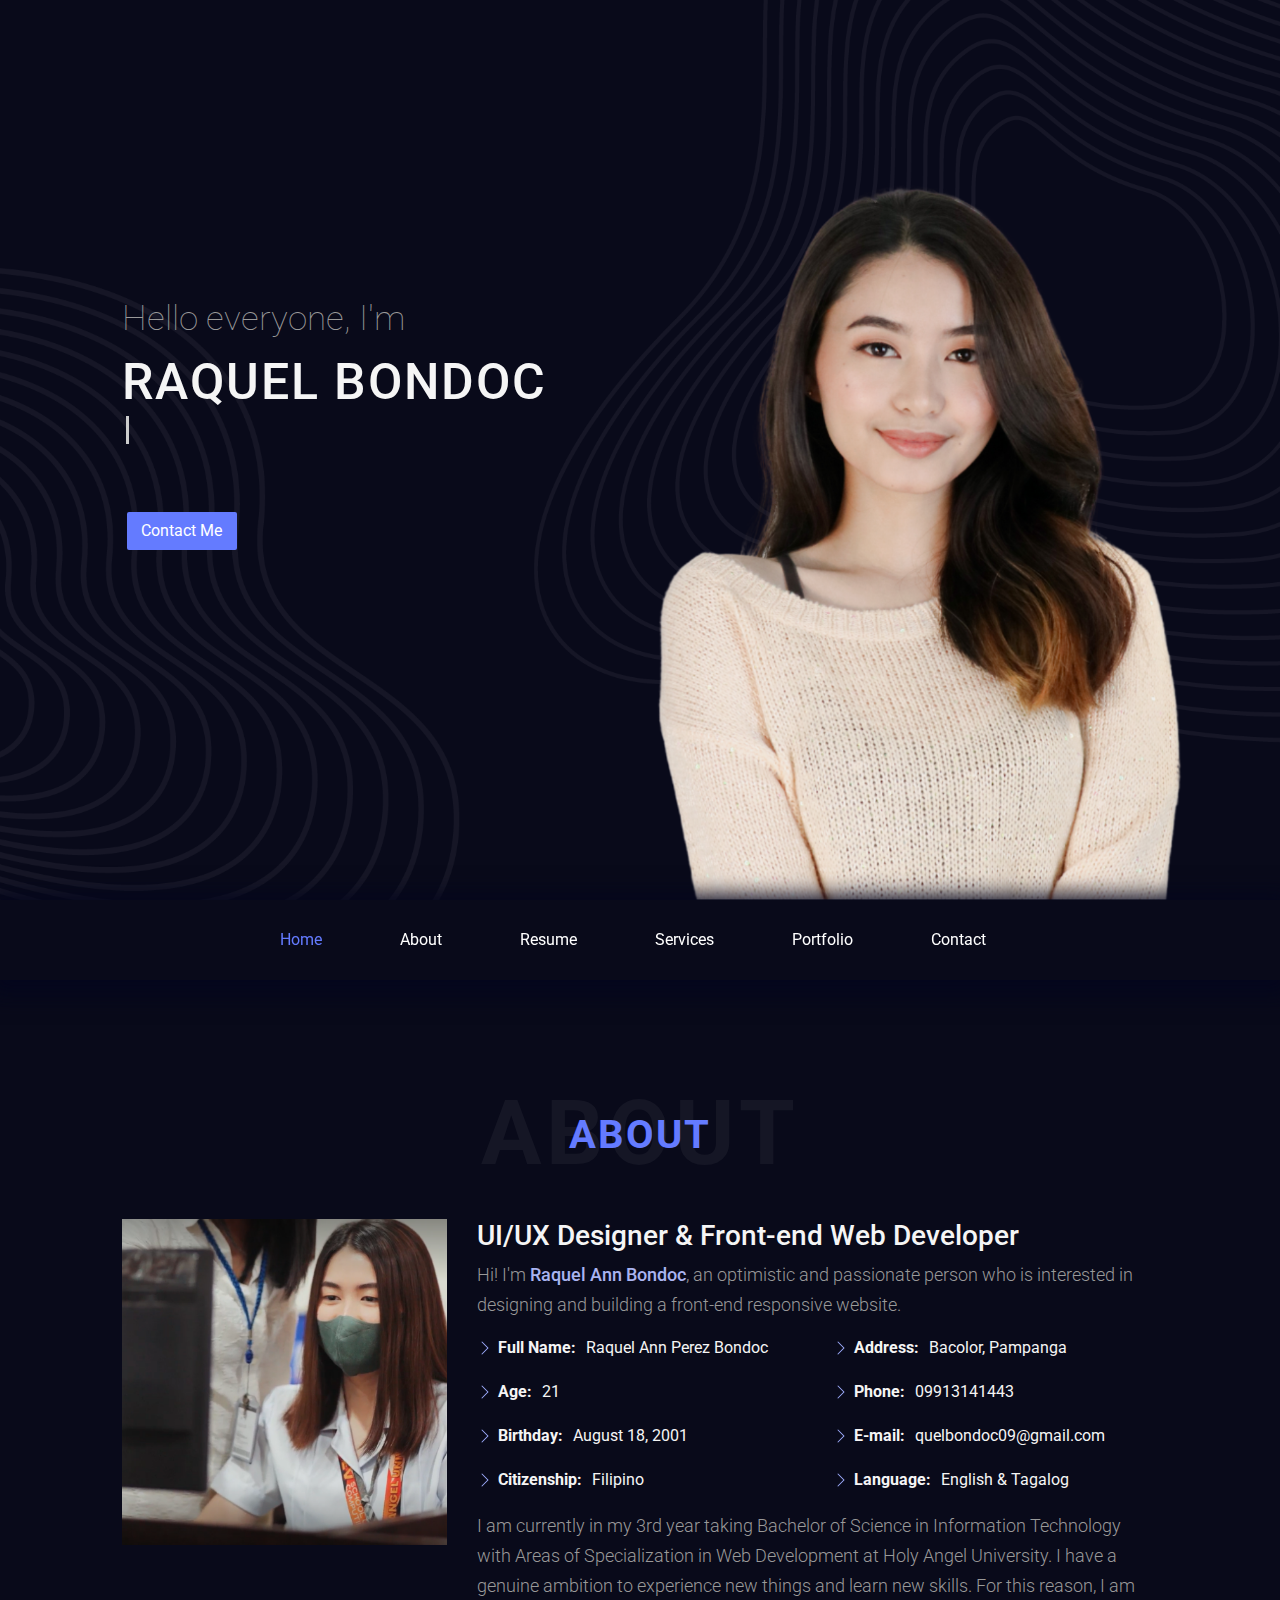
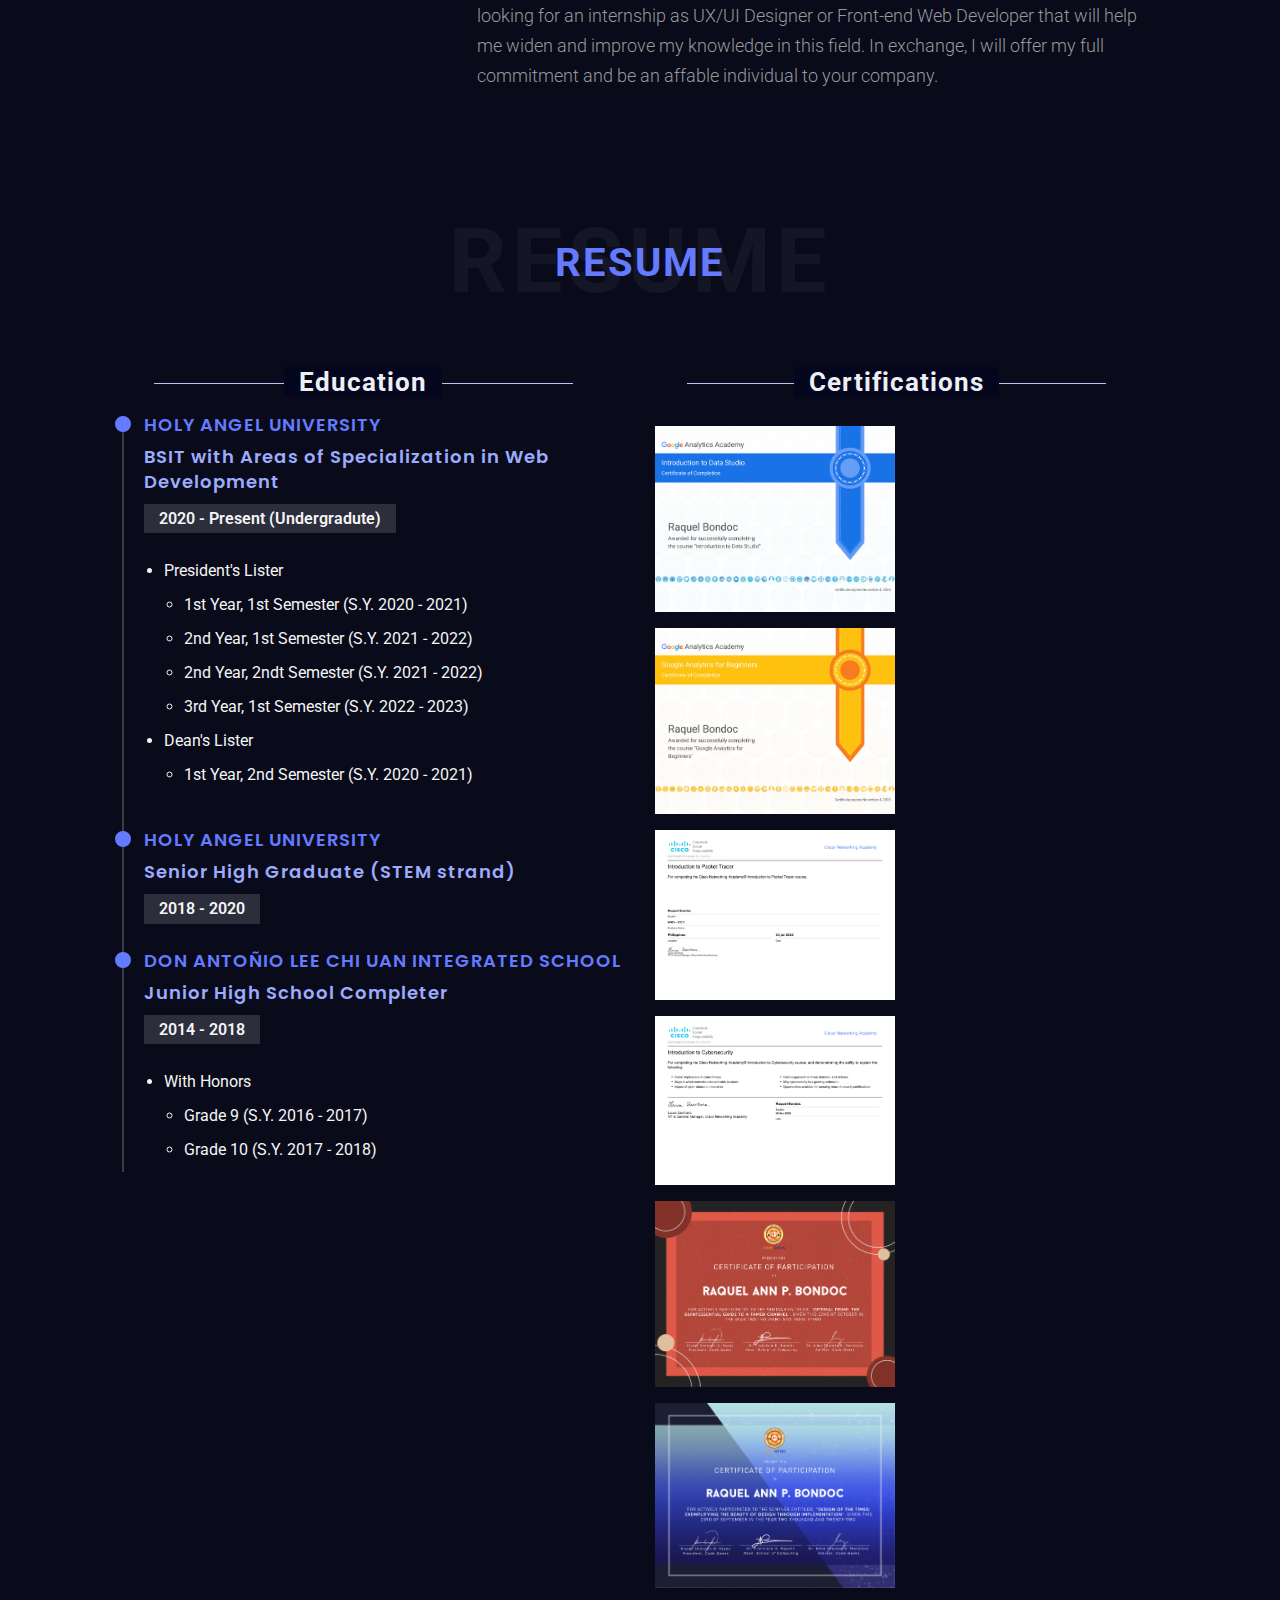
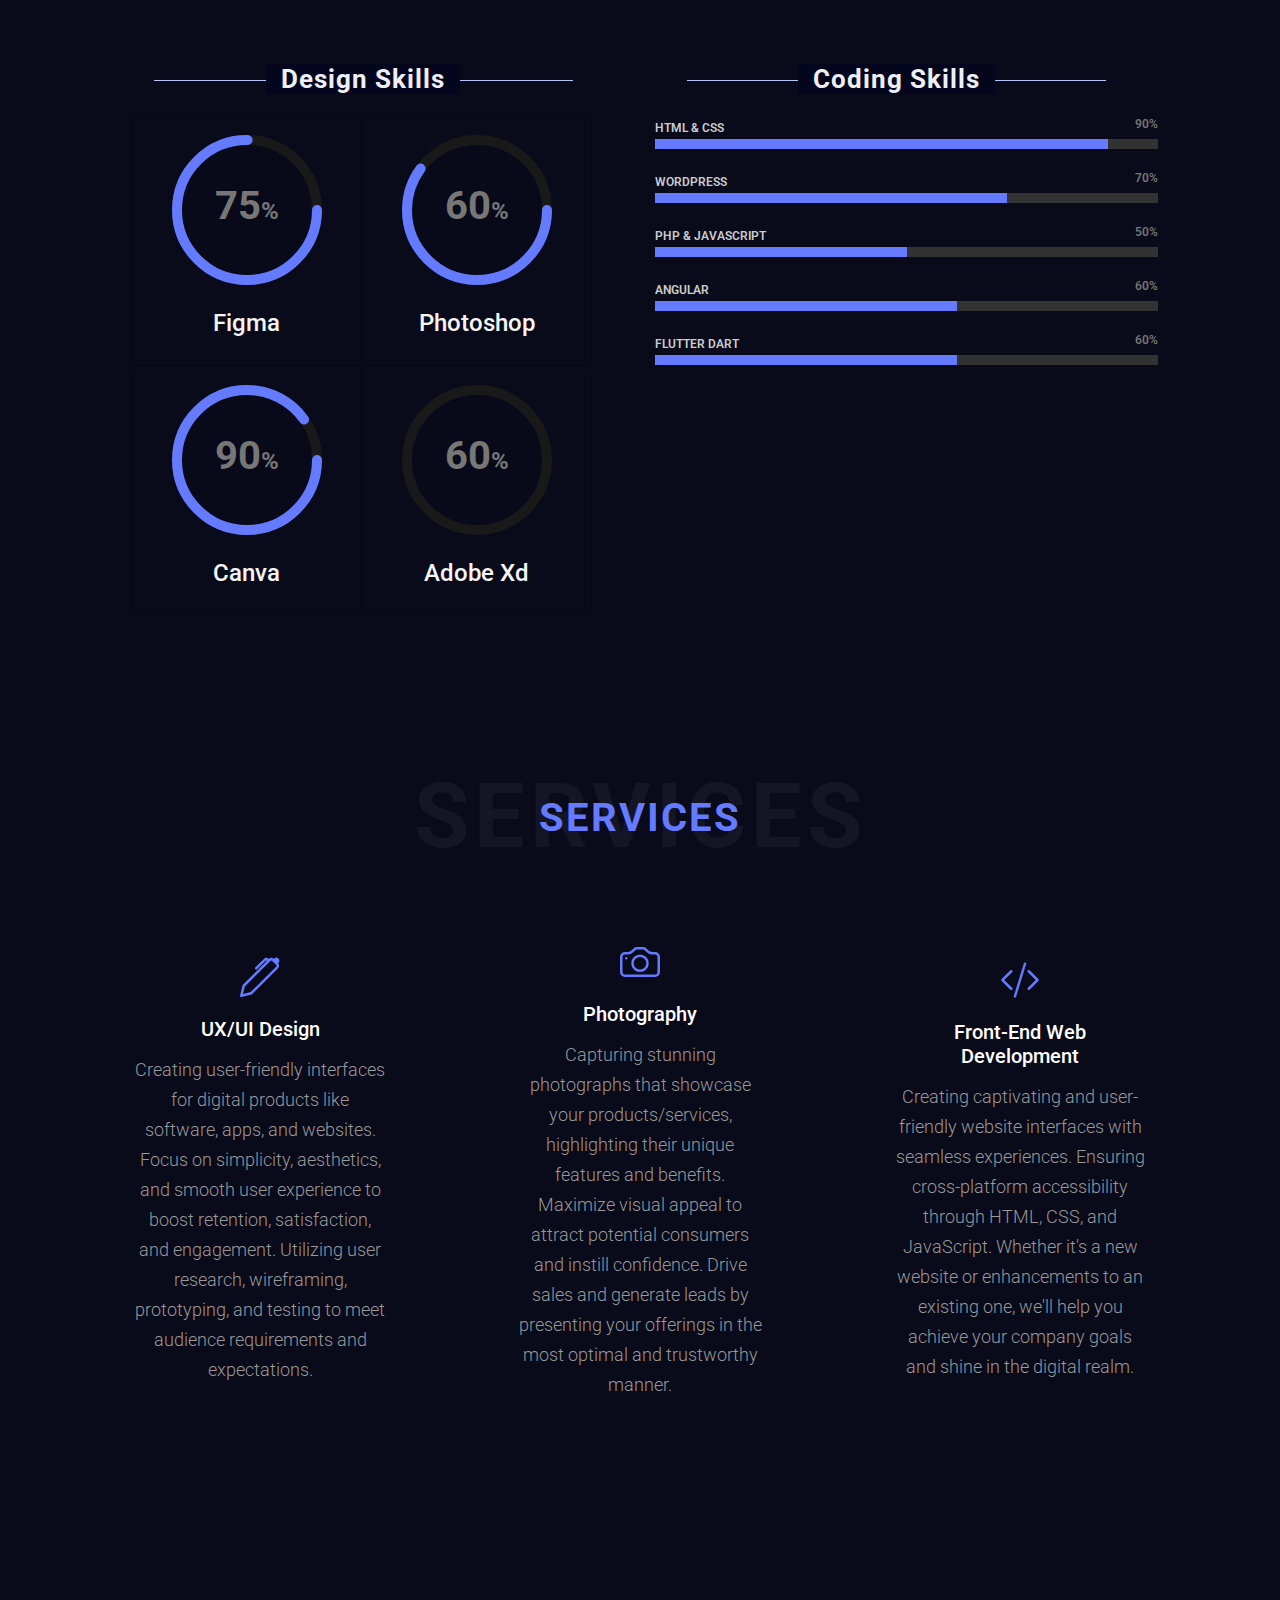
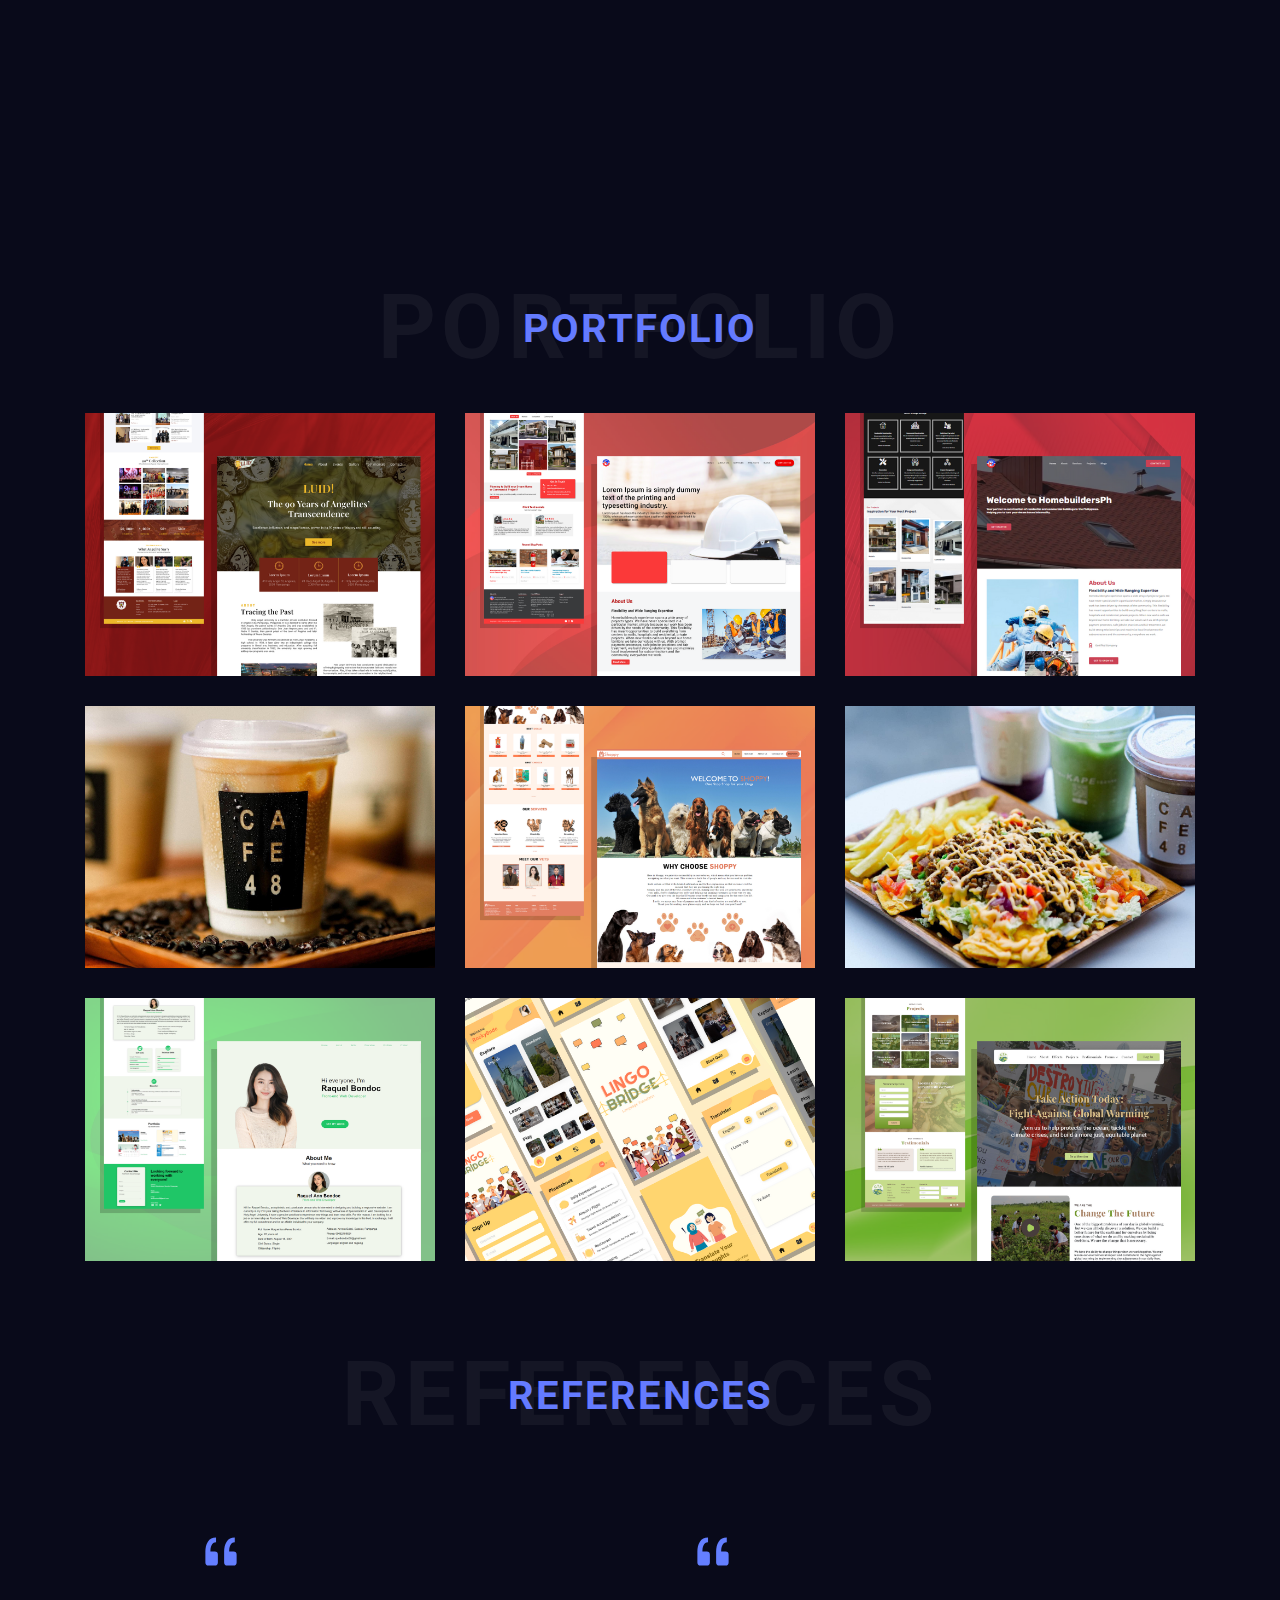
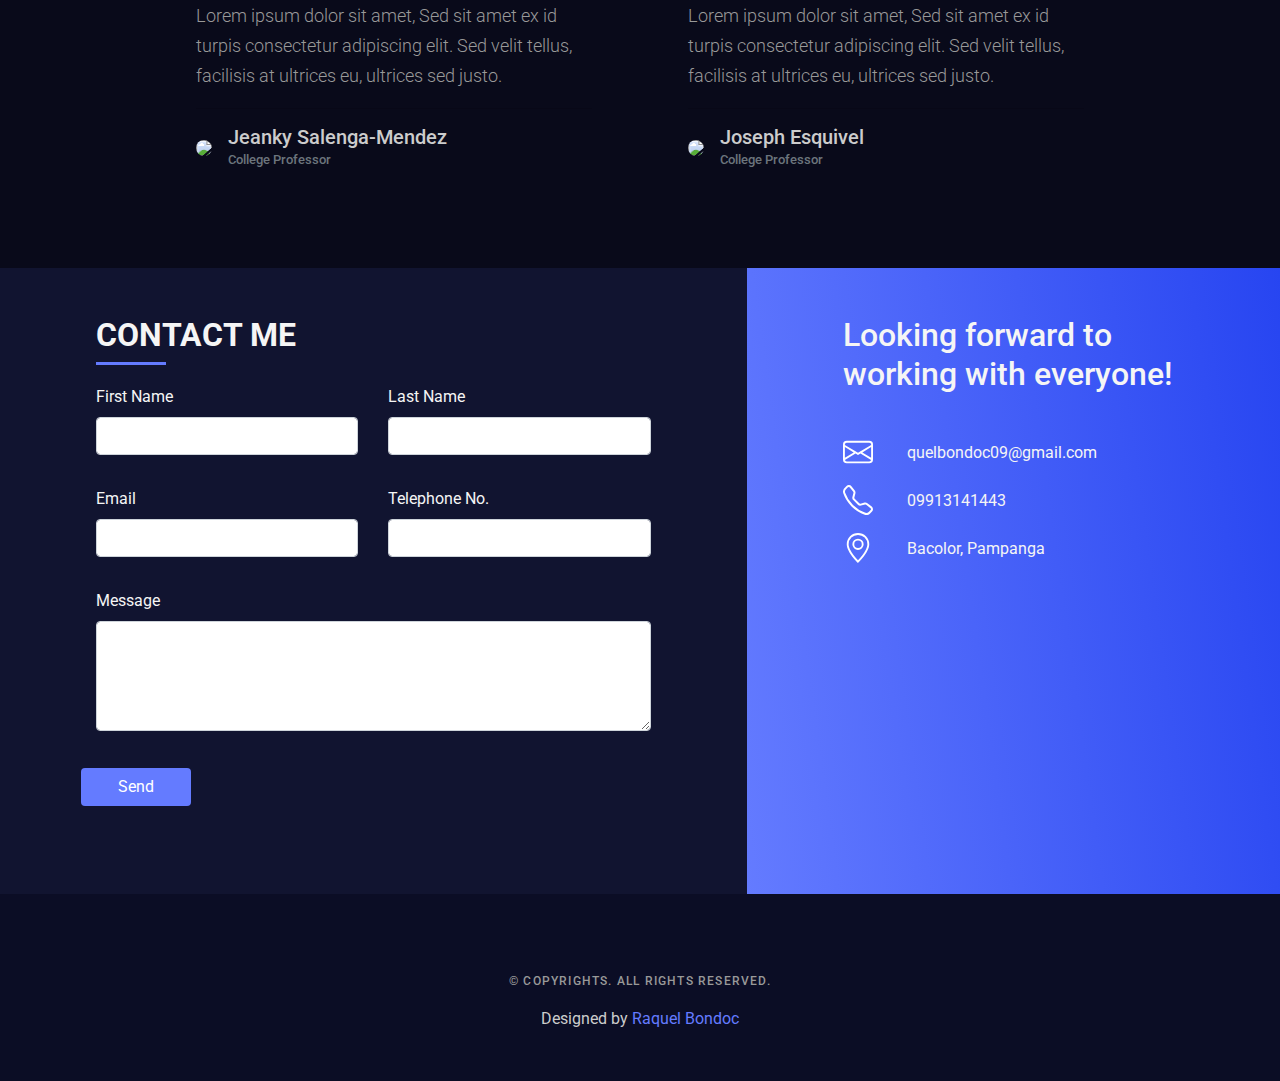
==== commit af3e527d: "Update index.html" ====
--- a/index.html
+++ b/index.html
@@ -244,36 +244,36 @@
               <div class="row">
                   <div class="col my-2">
                       <a class="lightbox" href="assets/img/certificates/googdle-datastudio.png">
-                          <img src="assets/img/certificates/googdle-datastudio.png" alt="Google Data Studio" style="width: 330px;">
+                          <img src="assets/img/certificates/googdle-datastudio.png" alt="Google Data Studio" style="width: 240px;">
                       </a>
                   </div>
                   <div class="col my-2">
                       <a class="lightbox" href="assets/img/certificates/google-analytics.png">
-                          <img src="assets/img/certificates/google-analytics.png" alt="Google Analytics" style="width: 330px;">
+                          <img src="assets/img/certificates/google-analytics.png" alt="Google Analytics" style="width: 240px;">
                       </a>
                   </div>
               </div>
               <div class="row">
                   <div class="col my-2">
                       <a class="lightbox" href="assets/img/certificates/cisco-cna.png">
-                          <img src="assets/img/certificates/cisco-cna.png" alt="Cisco CNA" style="width: 330px;">
+                          <img src="assets/img/certificates/cisco-cna.png" alt="Cisco CNA" style="width: 240px;">
                       </a>
                   </div>
                   <div class="col my-2">
                       <a class="lightbox" href="assets/img/certificates/cisco-cybersecurity.png">
-                          <img src="assets/img/certificates/cisco-cybersecurity.png" alt="Cisco CyberSecurity" style="width: 330px;">
+                          <img src="assets/img/certificates/cisco-cybersecurity.png" alt="Cisco CyberSecurity" style="width: 240px;">
                       </a>
                   </div>
               </div>
               <div class="row">
                   <div class="col my-2">
                       <a class="lightbox" href="assets/img/certificates/codegeeks1.png">
-                          <img src="assets/img/certificates/codegeeks1.png" alt="Code Geeks1" style="width: 330px;">
+                          <img src="assets/img/certificates/codegeeks1.png" alt="Code Geeks1" style="width: 240px;">
                       </a>
                   </div>
                   <div class="col my-2">
                       <a class="lightbox" href="assets/img/certificates/codegeeks2.png">
-                          <img src="assets/img/certificates/codegeeks2.png" alt="Code Geeks 2" style="width: 330px;">
+                          <img src="assets/img/certificates/codegeeks2.png" alt="Code Geeks 2" style="width: 240px;">
                       </a>
                   </div>
               </div>
@@ -339,6 +339,21 @@
                     <h4 class="text">Canva</h4>
                   </div>
                 </div>
+                <div class="card">
+                  <div class="box">
+                    <div class="percent">
+                      <svg>
+                        <circle cx="70" cy="70" r="70"></circle>
+                        <circle cx="70" cy="70" r="70"></circle>
+                      </svg>
+                      <div class="number">
+                        <h2>60<span>%</span></h2>
+                      </div>
+                    </div>
+                    <br>
+                    <h4 class="text">Adobe Xd</h4>
+                  </div>
+                </div>
               </div>
             </div>
             <br><br>
@@ -391,41 +406,41 @@
 
     <!-- ======= Services Section ======= -->
     <section class="services" id="services">
-      <div class="container col-10">
+      <div class="container col-12">
         <div class="section-title text-center">
           <h2>SERVICES</h2>
           <h1>SERVICES</h1>
         </div>
         
         <div class="row justify-content-center">
-          <div class="box-item col-4">
+          <div class="box-item col-3">
             <div class="box-info info-box__shadow">
               <div class="servIcon">
                 <img src="assets/icons/pen-custom.svg" alt="design icon">
               </div>
               <h5>UX/UI Design</h5>
-              <p>Designing a user-friendly and aesthetically pleasing interface for digital products including software, mobile applications, and websites. The main objective is to deliver a simple and smooth user experience that increases user retention, satisfaction, and engagement. Using a range of approaches like as user research, wireframing, prototyping, and testing to build designs that fit the requirements and expectations of the target audience.</p>
+              <p>Creating user-friendly interfaces for digital products like software, apps, and websites. Focus on simplicity, aesthetics, and smooth user experience to boost retention, satisfaction, and engagement. Utilizing user research, wireframing, prototyping, and testing to meet audience requirements and expectations.</p>
             </div>
           </div>
     
-          <div class="box-item col-4">
+          <div class="box-item col-3">
             <div class="box-info info-box__shadow">
               <div class="servIcon">
                 <img src="assets/icons/camera-custom.svg" alt="development design">
               </div>
               <h5>Photography</h5>
-              <p>Taking High-quality photographs that present your products or services in a visually compelling and enticing way, and help express their distinctive characteristics and benefits to potential consumers. You can make sure that your goods or services are presented in the optimal possible way. The final photographs can help establish confidence and trustworthiness with your audience, and eventually drive sales and leads.
+              <p>Capturing stunning photographs that showcase your products/services, highlighting their unique features and benefits. Maximize visual appeal to attract potential consumers and instill confidence. Drive sales and generate leads by presenting your offerings in the most optimal and trustworthy manner.
               </p>
             </div>
           </div>
 
-          <div class="box-item col-4">
+          <div class="box-item col-3">
             <div class="box-info info-box__shadow">
               <div class="servIcon">
                 <img src="assets/icons/code-slash-custom.svg" alt="development design">
               </div>
               <h5>Front-End Web Development</h5>
-              <p>Developing and designing a website's user interface and user experience. Building websites that are visually good, functional, and user-friendly while also being accessibility across all platforms using programming languages like HTML, CSS, and JavaScript. Achieving your company objectives and differentiate in the congested digital world, whether you want a new website or wish to enhance an existing one. 
+              <p>Creating captivating and user-friendly website interfaces with seamless experiences. Ensuring cross-platform accessibility through HTML, CSS, and JavaScript. Whether it's a new website or enhancements to an existing one, we'll help you achieve your company goals and shine in the digital realm.
               </p>
             </div>
           </div>
@@ -712,4 +727,4 @@
 
 </body>
 
-</html>+</html>
